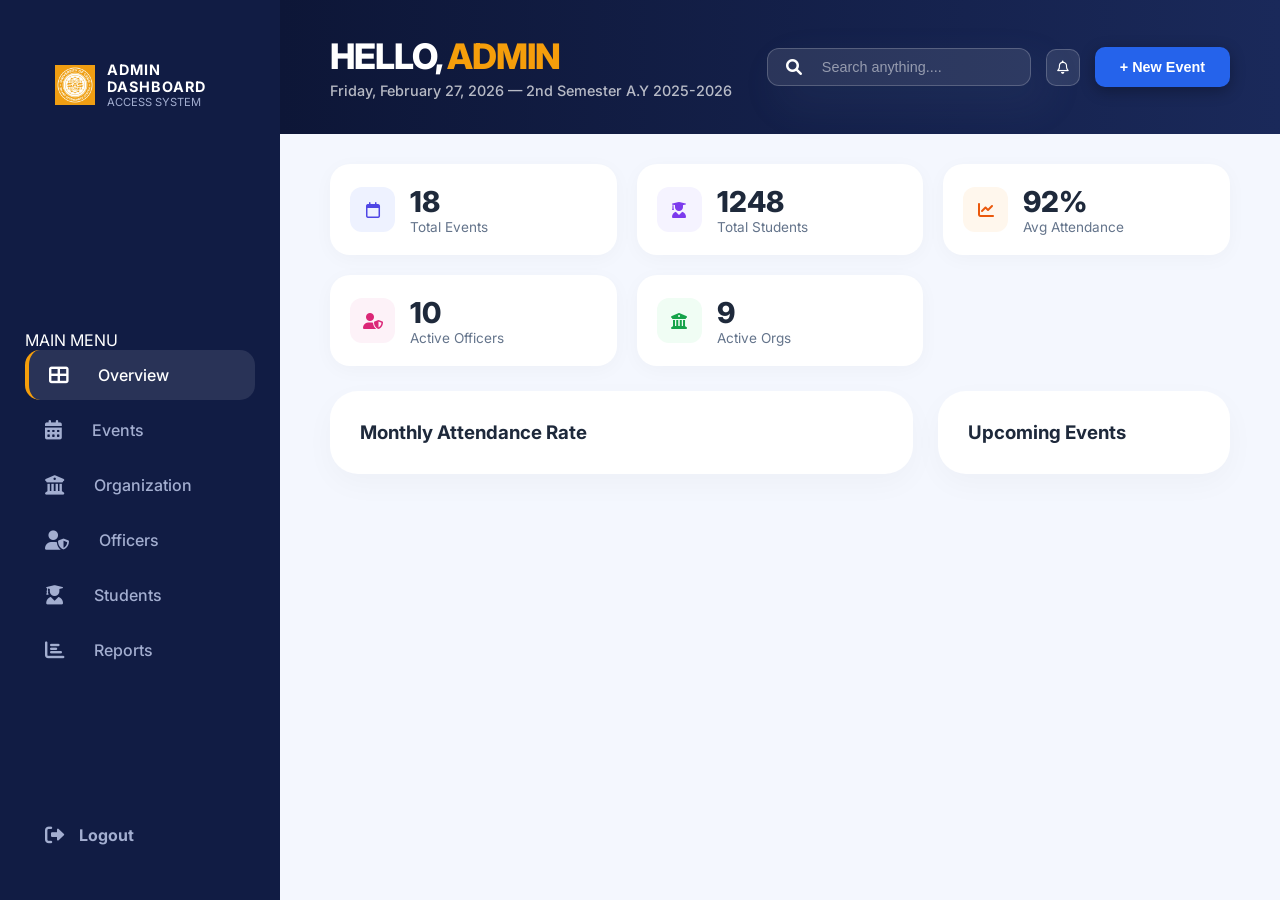
==== admin-dashboard.html @ 1a36a676 "prefinal dashboards" ====
<!DOCTYPE html>
<html lang="en">
<head>
    <meta charset="UTF-8">
    <meta name="viewport" content="width=device-width, initial-scale=1.0">
    <title>Admin Dashboard | UC Online Tatak Forms</title>
    <link rel="stylesheet" href="style.css">
    <link href="https://fonts.googleapis.com/css2?family=Inter:wght@400;500;600;700;800&display=swap" rel="stylesheet">
    <link rel="stylesheet" href="https://cdnjs.cloudflare.com/ajax/libs/font-awesome/6.0.0/css/all.min.css">
</head>
<body class="dashboard-body">

    <div class="dashboard-wrapper">
        <aside class="sidebar">
            <div class="sidebar-header">
                <img src="655609284_1426759675272887_2726655014418430573_n.png"" alt="UC-SAS-Logo" class="side-logo">
                <div class="side-title">
                    <strong>ADMIN DASHBOARD</strong>
                    <span>ACCESS SYSTEM</span>
                </div>
            </div>

            <nav class="side-nav">
                <p class="nav-label">MAIN MENU</p>
                <a href="#" class="nav-item active" onclick="showSection('overview', this)">
                    <i class="fas fa-th-large"></i> Overview
                </a>
                <a href="#" class="nav-item" onclick="showSection('events', this)">
                    <i class="fas fa-calendar-alt"></i> Events
                </a>
                <a href="#" class="nav-item" onclick="showSection('organization', this)">
                    <i class="fas fa-university"></i> Organization
                </a>
                <a href="#" class="nav-item" onclick="showSection('officers', this)">
                    <i class="fas fa-user-shield"></i> Officers
                </a>
                <a href="#" class="nav-item" onclick="showSection('students', this)">
                    <i class="fas fa-user-graduate"></i> Students
                </a>
                <a href="#" class="nav-item" onclick="showSection('reports', this)">
                    <i class="fas fa-chart-bar"></i> Reports
                </a>
            </nav>

            <div class="sidebar-footer">
                <a href="login.html" class="logout-link">
                    <i class="fas fa-sign-out-alt"></i> Logout
                </a>
            </div>
        </aside>

        <main class="main-content">
            <header class="dashboard-header">
                <div class="header-welcome">
                    <h1 id="main-title">HELLO, <span class="text-gold">ADMIN</span></h1>
                    <p id="sub-title">Friday, February 27, 2026 — 2nd Semester A.Y 2025-2026</p>
                </div>
                <div class="header-controls">
                    <div class="search-box">
                        <i class="fas fa-search"></i>
                        <input type="text" id="search-input" placeholder="Search anything....">
                    </div>
                    <button class="icon-btn"><i class="far fa-bell"></i></button>
                    <button class="btn-primary" id="action-btn">+ New Event</button>
                </div>
            </header>

            <div id="dynamic-content">
                </div>
        </main>
    </div>
    <div id="logoutModal" class="modal-overlay" style="display: none;">
        <div class="modal-content">
            <div class="logout-icon-container">
                <i class="fas fa-sign-out-alt"></i>
            </div>
            <h2>Confirm Logout</h2>
            <p>You are about to sign out the<br><strong>UC Admin Access System</strong>.</p>
            <div class="modal-actions">
                <button id="stayLoggedIn" class="btn-secondary">Stay Logged In</button>
                <button id="confirmLogout" class="btn-danger">Yes, Logout</button>
            </div>
        </div>
    </div>
    <div id="addOfficerModal" class="modal-overlay" style="display: none;">
        <div class="modal-content add-form-modal">
            <div class="modal-header-dark">
                <h3>Add Officer</h3>
                <p>Fill in the details below.</p>
                <div class="avatar-upload-placeholder"></div>
            </div>
            <form id="officerForm" class="modal-body">
                <div class="form-row">
                    <div class="form-group">
                        <label>FIRST NAME</label>
                        <input type="text" id="offFirstName" placeholder="Enter first name" required>
                    </div>
                    <div class="form-group">
                        <label>LAST NAME</label>
                        <input type="text" id="offLastName" placeholder="Enter last name" required>
                    </div>
                </div>
                <div class="form-group">
                    <label>POSITION</label>
                    <input type="text" id="offPosition" placeholder="e.g. President" required>
                </div>
                <div class="form-group">
                    <label>ORGANIZATION</label>
                    <select id="offOrg" required>
                        <option value="PSITS">PSITS</option>
                        <option value="SSG">SSG</option>
                        <option value="CSPS">CSP-S</option>
                    </select>
                </div>
                <div class="form-row">
                    <div class="form-group">
                        <label>TERM START</label>
                        <input type="date" id="offStart" required>
                    </div>
                    <div class="form-group">
                        <label>TERM END</label>
                        <input type="date" id="offEnd" required>
                    </div>
                </div>
                <div class="form-group">
                    <label>STATUS</label>
                    <select id="offStatus">
                        <option value="Active">Active</option>
                        <option value="Inactive">Inactive</option>
                    </select>
                </div>
                <div class="modal-footer">
                    <button type="submit" class="btn-save">Save officer</button>
                    <button type="button" class="btn-cancel" onclick="closeModal('addOfficerModal')">Cancel</button>
                </div>
            </form>
        </div>
    </div>
    <script src="script.js"></script>
</body>
</html>
---- style.css ----
h1 {
    font-size: clamp(3.5rem, 8vw, 5.5rem);
    font-weight: 800; 
    line-height: 1;
    letter-spacing: -2px;
    margin-bottom: 1.5rem;
}

h2 {
    font-size: clamp(2.5rem, 5vw, 4rem);
    font-weight: 700;
    line-height: 1.1;
    letter-spacing: -1px;
}

.description {
    font-size: 1.25rem;
    line-height: 1.6;
    color: rgba(255, 255, 255, 0.7);
    max-width: 550px;
    margin-bottom: 2.5rem;
}

.feature-card h3 {
    font-size: 1.5rem;
    font-weight: 700;
    margin: 1.5rem 0 0.5rem 0;
    color: #0f172a;
}

.feature-card p {
    font-size: 1rem;
    line-height: 1.5;
    color: #64748b;
}

.icon-box {
    width: 48px;
    height: 48px;
    border-radius: 12px;
    display: flex;
    align-items: center;
    justify-content: center;
    font-size: 1.2rem;
}

.blue-bg { background: #dbeafe; color: #2563eb; }
.gold-bg { background: #fef3c7; color: #d97706; }
.green-bg { background: #dcfce7; color: #16a34a; }
.purple-bg { background: #f3e8ff; color: #9333ea; }


.pill-badge {
    display: inline-block;
    padding: 6px 16px;
    background: #eff6ff;
    color: #1e40af;
    border-radius: 50px;
    font-size: 0.75rem;
    font-weight: 700;
    text-transform: uppercase;
    margin-bottom: 1.5rem;
}

.stats-section {
    background-color: var(--navy-deep);
}

.stats-grid {
    display: grid;
    grid-template-columns: 1fr 1fr;
    gap: 20px;
}

.stat-item {
    background: rgba(255, 255, 255, 0.03);
    border: 1px solid rgba(255, 255, 255, 0.08);
    padding: 40px;
    border-radius: 20px;
    transition: background 0.3s ease;
}

.stat-item:hover {
    background: rgba(255, 255, 255, 0.05);
}

.stat-num {
    display: block;
    font-size: 3.5rem;
    font-weight: 800;
    color: white;
    margin-bottom: 5px;
}

.stat-label {
    color: var(--text-dim);
    font-size: 1rem;
    font-weight: 500;
}

.how-it-works {
    background-color: var(--white-bg);
    color: var(--text-dark);
}

.centered-h2 {
    text-align: center;
    margin-bottom: 60px;
}

.steps-grid {
    display: grid;
    grid-template-columns: repeat(3, 1fr);
    gap: 30px;
    margin-top: 40px;
}

.step-card {
    background: white;
    padding: 40px 30px;
    border-radius: 24px;
    box-shadow: 0 10px 30px rgba(0,0,0,0.02);
}

.step-num {
    background-color: var(--navy-deep);
    color: white;
    width: 44px;
    height: 44px;
    display: flex;
    align-items: center;
    justify-content: center;
    border-radius: 10px;
    font-weight: 800;
    margin-bottom: 25px;
}

.step-mockup {
    margin-top: 25px;
    background: #eff6ff;
    border: 1px dashed var(--uc-blue-bright);
    color: var(--uc-blue-bright);
    padding: 15px;
    border-radius: 12px;
    font-size: 0.85rem;
    font-family: monospace;
    text-align: center;
}

.success-mockup {
    background: #f0fdf4;
    border-color: #22c55e;
    color: #16a34a;
}

.roles-section, .final-cta {
    display: flex;
    flex-direction: column;
    align-items: center; 
    justify-content: center; 
    text-align: center;
    width: 100%;
}

.content-wrapper, .cta-content {
    max-width: 1100px;
    width: 100%;
    margin: 0 auto;
}

.center-header {
    margin-bottom: 50px;
}

.center-header .description {
    margin: 20px auto 0; 
    max-width: 600px;
}

/* GRID CENTERING */
.roles-grid {
    display: grid;
    grid-template-columns: repeat(3, 1fr);
    gap: 30px;
    justify-content: center;
    width: 100%;
}

.final-cta {
    background-color: var(--navy-darker);
    padding: 150px 10%;
}

.cta-actions {
    display: flex;
    flex-direction: column;
    align-items: center;
    gap: 20px;
    margin-top: 40px;
}

.secure-tag {
    color: var(--success);
    font-size: 0.85rem;
    font-weight: 600;
    letter-spacing: 0.5px;
}

.role-card:nth-child(1) { transition-delay: 0.1s; }
.role-card:nth-child(2) { transition-delay: 0.2s; }
.role-card:nth-child(3) { transition-delay: 0.3s; }

.pill-badge.gold {
    background: rgba(245, 158, 11, 0.1);
    color: var(--uc-gold);
}

.roles-section {
    background-color: var(--navy-deep);
    text-align: center;
}

.roles-grid {
    display: grid;
    grid-template-columns: repeat(3, 1fr);
    gap: 30px;
    margin-top: 40px;
}

.role-card {
    background: rgba(255, 255, 255, 0.04);
    border: 1px solid rgba(255, 255, 255, 0.1);
    padding: 50px 30px;
    border-radius: 24px;
    transition: all 0.4s cubic-bezier(0.175, 0.885, 0.32, 1.275);
}

.role-card:hover {
    background: rgba(255, 255, 255, 0.07);
    transform: translateY(-10px);
    border-color: var(--uc-blue-bright);
}

.role-icon {
    font-size: 2.5rem;
    color: var(--uc-blue-bright);
    margin-bottom: 20px;
}

.role-card h3 {
    font-size: 1.8rem;
    margin-bottom: 15px;
}

.role-pills {
    display: flex;
    justify-content: center;
    gap: 10px;
    margin: 20px 0;
}

.role-pills span {
    background: rgba(255, 255, 255, 0.1);
    padding: 5px 12px;
    border-radius: 6px;
    font-size: 0.75rem;
    font-weight: 600;
    color: var(--text-dim);
}

.btn-role {
    width: 100%;
    padding: 12px;
    background: rgba(255, 255, 255, 0.08);
    border: 1px solid rgba(255, 255, 255, 0.1);
    color: white;
    border-radius: 10px;
    font-weight: 600;
    cursor: pointer;
    transition: 0.3s;
}

.btn-role:hover {
    background: var(--uc-blue-bright);
    border-color: var(--uc-blue-bright);
}

.final-cta {
    background-color: var(--navy-darker);
    padding: 120px 10%;
    text-align: center;
}

.cta-box h2 {
    font-size: 3.5rem;
    margin-bottom: 15px;
}

.secure-tag {
    display: block;
    margin-top: 20px;
    color: var(--success);
    font-size: 0.85rem;
    font-weight: 600;
}

.text-gold { color: var(--uc-gold); }

.site-footer {
    background-color: var(--navy-darker);
    color: var(--text-dim);
    padding: 80px 10% 40px;
    border-top: 1px solid rgba(255, 255, 255, 0.05);
}

.footer-container {
    display: grid;
    grid-template-columns: 2fr 1fr 1fr 1.5fr;
    gap: 60px;
    margin-bottom: 60px;
}

.footer-brand .footer-desc {
    margin-top: 20px;
    font-size: 0.9rem;
    line-height: 1.6;
    max-width: 300px;
}

.footer-links h4 {
    color: white;
    font-size: 1rem;
    margin-bottom: 25px;
    font-weight: 700;
}

.footer-links a {
    display: block;
    color: var(--text-dim);
    text-decoration: none;
    margin-bottom: 12px;
    font-size: 0.9rem;
    transition: color 0.3s;
}

.footer-links a:hover {
    color: var(--uc-blue-bright);
}

.social-icons {
    margin-top: 20px;
    display: flex;
    gap: 15px;
    font-size: 1.2rem;
}

.footer-bottom {
    padding-top: 40px;
    border-top: 1px solid rgba(255, 255, 255, 0.05);
    text-align: center;
    font-size: 0.8rem;
}

@media (max-width: 992px) {
    .footer-container {
        grid-template-columns: 1fr 1fr;
        gap: 40px;
    }
}

@media (max-width: 576px) {
    .footer-container {
        grid-template-columns: 1fr;
    }
}

:root {
    --navy-deep: #121e4b;
    --navy-darker: #0d1637;
    --uc-blue-bright: #2563eb;
    --uc-gold: #f59e0b;
    --white-bg: #f8fafc;
    --text-dim: #94a3b8;
}

/* RESET & BASE */
* { box-sizing: border-box; margin: 0; padding: 0; }
html { scroll-behavior: smooth; }
body { 
    font-family: 'Inter', sans-serif; 
    background-color: var(--navy-deep); 
    color: white;
    overflow-x: hidden;
}

.navbar {
    position: fixed;
    top: 0;
    left: 0;
    width: 100%;
    height: 80px;
    display: flex;
    align-items: center;
    background: rgba(13, 22, 55, 0.85); /* Deep navy with transparency */
    backdrop-filter: blur(12px); /* Modern glass effect */
    border-bottom: 1px solid rgba(255, 255, 255, 0.08);
    z-index: 2000;
}

.nav-container {
    display: flex;
    justify-content: space-between;
    align-items: center;
    width: 100%;
    padding: 0 8%;
}

.logo {
    display: flex;
    align-items: center;
    gap: 12px;
    flex: 1; 
}

.logo-icon img {
    height: 40px;
    width: auto;
}

.logo-text {
    display: flex;
    flex-direction: column;
    line-height: 1.2;
}

.logo-text strong {
    color: white;
    font-size: 1.1rem;
    letter-spacing: -0.5px;
}

.logo-text span {
    color: var(--text-dim);
    font-size: 0.75rem;
    text-transform: uppercase;
    font-weight: 600;
}

.nav-links {
    display: flex;
    list-style: none;
    gap: 32px;
    flex: 2; 
    justify-content: center;
}

.nav-links a {
    text-decoration: none;
    color: var(--text-dim);
    font-size: 0.95rem;
    font-weight: 500;
    transition: color 0.3s ease;
}

.nav-links a:hover {
    color: white;
}

.nav-actions {
    display: flex;
    justify-content: flex-end;
    flex: 1; 
}

.btn-get-started {
    background-color: var(--uc-gold);
    color: #000;
    padding: 10px 22px;
    border-radius: 8px;
    font-weight: 700;
    font-size: 0.9rem;
    border: none;
    cursor: pointer;
    transition: transform 0.2s ease, filter 0.2s ease;
}

.btn-get-started:hover {
    transform: translateY(-2px);
    filter: brightness(1.1);
}

@media (max-width: 1024px) {
    .nav-links {
        display: none; 
    }
}

section {
    width: 100%; min-height: 100vh;
    padding: 140px 10%;
    display: flex; align-items: center;
    box-sizing: border-box;
}

.features-section, .how-it-works { background: var(--white-bg); color: #0f172a; }

.hero { background: radial-gradient(circle at 85% 50%, rgba(37, 99, 235, 0.15), transparent), var(--navy-deep); }
.hero h1 { font-size: clamp(3rem, 7vw, 5rem); line-height: 1.1; margin-bottom: 1.5rem; }
.highlight { color: var(--uc-gold); }
.description { color: var(--text-dim); font-size: 1.2rem; max-width: 600px; margin-bottom: 2rem; }

.section-layout { display: grid; grid-template-columns: 1fr 1.5fr; gap: 60px; width: 100%; }
.feature-grid, .steps-container { display: grid; grid-template-columns: repeat(auto-fit, minmax(250px, 1fr)); gap: 20px; }

.feature-card, .step-card {
    background: white; padding: 40px; border-radius: 20px;
    border: 1px solid #e2e8f0; box-shadow: 0 10px 30px rgba(0,0,0,0.03);
}

.step-num {
    background: var(--navy-deep); color: white;
    width: 40px; height: 40px; border-radius: 8px;
    display: flex; align-items: center; justify-content: center; font-weight: bold; margin-bottom: 20px;
}

.btn-primary { background: var(--uc-blue-bright); color: white; border: none; padding: 15px 30px; border-radius: 10px; font-weight: 600; cursor: pointer; text-decoration: none; }
.btn-gold { background: var(--uc-gold); color: black; border: none; padding: 10px 20px; border-radius: 8px; font-weight: 700; cursor: pointer; }
.btn-outline { background: transparent; color: white; border: 1px solid rgba(255,255,255,0.3); padding: 15px 30px; border-radius: 10px; text-decoration: none; margin-left: 10px; }

.reveal { opacity: 0; transform: translateY(40px); transition: 1s cubic-bezier(0.17, 0.67, 0.83, 0.67); }
.reveal.active { opacity: 1; transform: translateY(0); }

.stats-container { display: flex; justify-content: space-around; width: 100%; text-align: center; }
.stat-num { font-size: 4rem; font-weight: 800; display: block; }
.text-blue { color: var(--uc-blue-bright); }
.pill-badge { background: rgba(37, 99, 235, 0.1); color: var(--uc-blue-bright); padding: 5px 15px; border-radius: 20px; font-size: 0.8rem; font-weight: 700; }
.final-cta { flex-direction: column; text-align: center; background: var(--navy-darker); }
.footer { padding: 40px; text-align: center; color: var(--text-dim); border-top: 1px solid rgba(255,255,255,0.05); }

.login-split-page {
    margin: 0;
    height: 100vh;
    background-color: #2563eb;
    display: flex;
    overflow: hidden;
}

.login-wrapper {
    display: flex;
    width: 100%;
}

.brand-hero {
    flex: 1.2;
    display: flex;
    align-items: center;
    padding-left: 10%;
    background: radial-gradient(circle at top left, #3b82f6, #1e40af);
}

.brand-logo-row {
    display: flex;
    align-items: center;
    gap: 15px;
    margin-bottom: 40px;
}

.main-logo { height: 80px; }

.brand-text strong {
    display: block;
    font-size: 2rem;
    color: #0f172a;
}

.brand-hero h1 {
    font-size: 3.5rem;
    font-weight: 800;
    color: white;
    line-height: 1.1;
    margin-bottom: 24px;
}

.text-gold { color: #f59e0b; }

.brand-subtext {
    font-size: 1.25rem;
    color: rgba(255,255,255,0.9);
    max-width: 450px;
}

.form-container {
    flex: 1;
    display: flex;
    align-items: center;
    justify-content: center;
    padding-right: 5%;
}

.white-login-card {
    background: white;
    padding: 60px 45px;
    border-radius: 40px;
    width: 100%;
    max-width: 480px;
    box-shadow: 0 25px 50px rgba(0,0,0,0.1);
}

.role-tabs {
    display: grid;
    grid-template-columns: repeat(3, 1fr);
    background: #e2e8f0;
    padding: 5px;
    border-radius: 12px;
    margin: 15px 0 35px;
}

.role-tab {
    border: none;
    padding: 10px;
    background: transparent;
    font-weight: 600;
    color: #64748b;
    cursor: pointer;
    border-radius: 8px;
}

.role-tab.active {
    background: white;
    color: #0f172a;
    box-shadow: 0 2px 4px rgba(0,0,0,0.05);
}

.input-field { margin-bottom: 25px; }
.input-field label {
    display: block;
    font-weight: 700;
    color: #475569;
    margin-bottom: 8px;
}

.input-field input {
    width: 100%;
    padding: 15px;
    border: 1px solid #e2e8f0;
    background: #f8fafc;
    border-radius: 12px;
    font-size: 1rem;
}


.btn-signin {
    width: 100%;
    background-color: #1e3a8a; 
    color: white;
    padding: 18px;
    border-radius: 12px;
    font-weight: 700;
    border: none;
    margin-top: 10px;
    cursor: pointer;
}

.forgot-link {
    display: block;
    text-align: center;
    margin-top: 25px;
    color: #2563eb;
    text-decoration: none;
    font-weight: 600;
}

.card-footer {
    text-align: center;
    margin-top: 40px;
    color: #94a3b8;
    font-size: 0.85rem;
}

.content-grid {
    display: grid;
    grid-template-columns: 1.8fr 1fr;
    align-items: start;
}

.chart-container, .events-container {
    background: white;
    padding: 35px;
    border-radius: 32px;
    box-shadow: 0 4px 20px rgba(0,0,0,0.03);
}

.container-header {
    display: flex;
    justify-content: space-between;
    align-items: center;
    margin-bottom: 30px;
}

.container-header h3 {
    font-size: 1.25rem;
    font-weight: 700;
    margin: 0;
}

.view-link {
    color: var(--uc-blue);
    text-decoration: none;
    font-size: 0.85rem;
    font-weight: 600;
}

.bar-chart-visual {
    display: flex;
    align-items: flex-end; 
    justify-content: space-between;
    height: 300px; 
    padding: 20px 10px 40px;
    border-bottom: 2px solid #f1f5f9;
    position: relative;
}

.bar-chart-visual::before {
    content: '';
    position: absolute;
    top: 0; left: 0; width: 100%; height: 100%;
    background-image: linear-gradient(#f1f5f9 1px, transparent 1px);
    background-size: 100% 50px;
    z-index: 0;
}

.bar-group {
    display: flex;
    flex-direction: column;
    align-items: center;
    width: 12%;
    height: 100%;
    justify-content: flex-end;
    z-index: 1;
}

.bar {
    width: 100%;
    background: var(--uc-blue);
    border-radius: 12px; 
    transition: transform 0.3s ease;
    cursor: pointer;
}

.bar:hover {
    transform: scaleX(1.05);
    filter: brightness(1.1);
}

.bar-group span {
    margin-top: 15px;
    font-size: 0.8rem;
    font-weight: 600;
    color: #64748b;
}

.bar-group:nth-child(3) .bar, 
.bar-group:nth-child(4) .bar {
    background: #4CC97C;
}

.bar-group:nth-child(2) .bar {
    background: #2D5B8B; 
}

.event-list {
    display: flex;
    flex-direction: column;
}

.event-row {
    display: flex;
    align-items: center;
    gap: 20px;
    padding: 20px 0;
    border-bottom: 1px solid #f8fafc;
}

.event-row:last-child {
    border-bottom: none;
}

.date-box {
    text-align: center;
    min-width: 50px;
    background: #f8fafc;
    padding: 8px;
    border-radius: 12px;
}

.date-box strong {
    display: block;
    font-size: 1.2rem;
    color: #1e293b;
    line-height: 1;
}

.date-box span {
    font-size: 0.7rem;
    text-transform: uppercase;
    font-weight: 700;
    color: var(--uc-blue);
}

.event-info h4 {
    margin: 0;
    font-size: 1rem;
    font-weight: 700;
}

.event-info p {
    margin: 4px 0 0;
    color: #94a3b8;
    font-size: 0.85rem;
}

.status {
    margin-left: auto;
    font-size: 0.7rem;
    padding: 5px 12px;
    border-radius: 20px;
    font-weight: 800;
    text-transform: uppercase;
}

.status.ongoing { background: #dcfce7; color: #15803d; }
.status.soon { background: #fef3c7; color: #b45309; }
.status.upcoming { background: #e0f2fe; color: #0369a1; }

:root {
    --navy-sidebar: #0D1637;   
    --uc-blue: #2563eb;        
    --uc-gold: #f59e0b;      
    --bg-light: #F4F7FE;     
    --white: #ffffff;
}

.dashboard-body {
    margin: 0;
    background-color: var(--bg-light);
    font-family: 'Inter', sans-serif;
}

.dashboard-wrapper {
    display: flex;            
    min-height: 100vh;
}


.sidebar {
    width: 280px;
    background-color: var(--navy-sidebar);
    color: var(--white);
    display: flex;
    flex-direction: column;
    padding: 30px 0;
    position: sticky;
    top: 0;
    height: 100vh;
}

.sidebar-header {
    padding: 0 30px 40px;
    display: flex;
    align-items: center;
    gap: 12px;
}

.side-logo { height: 40px; }

.nav-item {
    display: flex;
    align-items: center;
    padding: 15px 30px;
    color: #94a3b8;
    text-decoration: none;
    gap: 15px;
    transition: 0.3s;
}

.nav-item.active {
    background: rgba(255, 255, 255, 0.1);
    color: var(--white);
    border-left: 4px solid var(--uc-gold); 
}

.main-content {
    flex: 1;                 
    padding: 40px 50px;
}

.dashboard-header {
    display: flex;
    justify-content: space-between;
    align-items: center;
    margin-bottom: 35px;
}

.text-gold { color: var(--uc-gold); font-weight: 800; }

.stats-grid {
    display: grid;
    grid-template-columns: repeat(5, 1fr); 
    gap: 20px;
    margin-bottom: 40px;
}

.stat-card {
    background: var(--white);
    padding: 20px;
    border-radius: 20px;
    display: flex;
    align-items: center;
    gap: 15px;
    box-shadow: 0 10px 30px rgba(0, 0, 0, 0.03); 
}

.stat-icon {
    width: 45px;
    height: 45px;
    border-radius: 12px;
    display: flex;
    align-items: center;
    justify-content: center;
}

.icon-blue { background: #eef2ff; color: #4f46e5; }
.icon-purple { background: #f5f3ff; color: #7c3aed; }
.icon-orange { background: #fff7ed; color: #ea580c; }
.icon-pink { background: #fdf2f8; color: #db2777; }
.icon-green { background: #f0fdf4; color: #16a34a; }

.stat-data .value { font-size: 1.6rem; font-weight: 800; display: block; }
.stat-data .label { color: #64748b; font-size: 0.8rem; margin: 0; }

.content-grid {
    display: grid;
    grid-template-columns: 1.8fr 1fr; 
    gap: 30px;
}

.chart-container, .events-container {
    background: var(--white);
    padding: 30px;
    border-radius: 28px;
    box-shadow: 0 10px 30px rgba(0, 0, 0, 0.03);
}

.bar-chart-visual {
    display: flex;
    align-items: flex-end;
    justify-content: space-between;
    height: 250px;            
    margin-top: 30px;
    border-bottom: 2px solid #f1f5f9;
}

.bar-group {
    display: flex;
    flex-direction: column;
    align-items: center;
    width: 12%;
    height: 100%;
    justify-content: flex-end;
}

.bar {
    width: 100%;
    background: var(--uc-blue);
    border-radius: 8px;      
    min-height: 20px;       
}

.bar-group:nth-child(3) .bar, 
.bar-group:nth-child(4) .bar { background: #4CC97C; } 
.bar-group span {
    margin-top: 10px;
    font-size: 0.75rem;
    color: #94a3b8;
    font-weight: 600;
}

:root {

    --navy-sidebar: #0D1637;    
    --uc-blue: #2563EB;         
    --uc-gold: #F59E0B;        
    --bg-light: #F4F7FE;      
    
    /* Status Colors */
    --status-green: #10B981;   
    --status-yellow: #FBBF24;   
    --status-blue: #3B82F6;     

    --white: #FFFFFF;
    --text-main: #1E293B;
    --text-dim: #94A3B8;
}

.dashboard-body {
    background-color: var(--bg-light);
    color: var(--text-main);
    margin: 0;
    font-family: 'Inter', sans-serif;
}

.sidebar {
    background-color: var(--navy-sidebar);
    width: 280px;
    height: 100vh;
    color: var(--white);
}

.nav-item {
    color: var(--text-dim);
    transition: 0.3s;
}

.nav-item.active {
    background: rgba(255, 255, 255, 0.1);
    color: var(--white);
    border-left: 4px solid var(--uc-gold); 
}

.text-gold {
    color: var(--uc-gold);
}

.btn-primary {
    background-color: var(--uc-blue);
    color: var(--white);
    border: none;
    padding: 12px 24px;
    border-radius: 12px;
    font-weight: 600;
    cursor: pointer;
    box-shadow: 0 4px 14px rgba(37, 99, 235, 0.3); 
}

.data-table thead th {
    background-color: #F8FAFC;
    color: var(--text-dim);
    text-transform: uppercase;
    font-size: 0.75rem;
    letter-spacing: 1px;
}

.data-table tr {
    border-bottom: 1px solid #F1F5F9;
    background-color: var(--white);
}


.progress-bg {
    background: #E2E8F0;
    border-radius: 10px;
    height: 8px;
    width: 100%;
}

.progress-fill {
    background: var(--uc-blue); 
    height: 100%;
    border-radius: 10px;
}


.org-card {
    background: var(--white);
    border-radius: 20px;
    padding: 25px;
    box-shadow: 0 4px 20px rgba(0, 0, 0, 0.05);
    border-top: 5px solid var(--uc-blue); 
}

:root {
    --navy: #0D1637;
    --uc-blue: #2563EB;
    --uc-gold: #F59E0B;
    --bg-light: #F4F7FE;
    --white: #ffffff;
}

body {
    background-color: var(--bg-light);
    font-family: 'Inter', sans-serif;
    margin: 0;
}

.dashboard-wrapper {
    display: flex;
    min-height: 100vh;
}

.sidebar {
    width: 280px;
    background-color: var(--navy);
    color: white;
    padding: 30px 0;
    position: fixed;
    height: 100vh;
}

.nav-item {
    display: flex;
    align-items: center;
    padding: 15px 30px;
    color: #94a3b8;
    text-decoration: none;
    font-weight: 500;
    transition: 0.3s;
}

.nav-item.active {
    background: rgba(255, 255, 255, 0.1);
    color: white;
    border-left: 4px solid var(--uc-gold); 
}


.main-content {
    flex: 1;
    margin-left: 280px;
    padding: 40px 50px;
}

.dashboard-header {
    display: flex;
    justify-content: space-between; 
    align-items: center;
    margin-bottom: 40px;
}

.header-welcome h1 {
    font-size: 2.2rem;
    font-weight: 800;
    color: #0D1637;
    margin: 0;
}

.text-gold {
    color: var(--uc-gold);
}

.header-controls {
    display: flex;
    align-items: center;
    gap: 15px;
}

.search-box {
    background: var(--white);
    padding: 10px 20px;
    border-radius: 12px; 
    display: flex;
    align-items: center;
    box-shadow: 0 2px 10px rgba(0,0,0,0.02);
}

.search-box input {
    border: none;
    outline: none;
    width: 200px;
    font-size: 0.9rem;
}

.btn-primary {
    background-color: var(--uc-blue);
    color: white;
    border: none;
    padding: 12px 24px;
    border-radius: 12px;
    font-weight: 600;
    cursor: pointer;
    box-shadow: 0 4px 12px rgba(37, 99, 235, 0.2);
}


.stats-grid {
    display: grid;
    grid-template-columns: repeat(5, 1fr);
    gap: 20px;
}

.stat-card {
    background: var(--white);
    padding: 25px;
    border-radius: 24px; 
    display: flex;
    align-items: center;
    gap: 15px;
    box-shadow: 0 4px 20px rgba(0,0,0,0.03);
}

.stat-data .value {
    font-size: 1.8rem;
    font-weight: 800;
    display: block;
}

.stat-data .label {
    color: #64748b;
    font-size: 0.85rem;
}

:root {
    --navy-sidebar: #0D1637;    
    --uc-blue: #2563EB;         
    --uc-gold: #F59E0B;      
    
  
    --bg-main-content: #F4F7FE; /* The subtle blueish tint for the body */
    --white: #FFFFFF;           /* Pure white for the cards to create depth */
    
    --text-navy: #1B2559;       /* Deep navy for text headers */
    --text-grey: #A3AED0;       /* Muted blue-grey for sub-headers */
}

/* --- 2. GLOBAL BACKGROUND --- */
body {
    background-color: var(--bg-main-content); /* Applies the blueish tint */
    margin: 0;
    font-family: 'Inter', sans-serif;
}

/* --- 3. THE HEADER (EXACT ALIGNMENT) --- */
.dashboard-header {
    display: flex;
    justify-content: space-between; /* Pushes Welcome left and Search right */
    align-items: center;
    padding: 20px 0 40px 0;
}

/* Welcome Text Styling */
.header-welcome h1 {
    font-size: 2.2rem;
    font-weight: 800;
    color: var(--text-navy); /* Darker navy for better contrast */
    margin: 0;
}

.header-welcome p {
    color: var(--text-grey); /* Blueish-grey for the date/semester */
    font-size: 0.9rem;
    font-weight: 500;
    margin-top: 4px;
}

/* --- 4. THE BLUEISH SEARCH BAR --- */
.header-controls {
    display: flex;
    align-items: center;
    gap: 12px; /* Spacing between search, bell, and button */
}

.search-box {
    background: var(--white);
    border-radius: 14px; /* Highly rounded corners */
    padding: 10px 18px;
    display: flex;
    align-items: center;
    box-shadow: 14px 17px 40px 4px rgba(112, 144, 176, 0.08); /* Soft blueish shadow */
}

.search-box input {
    background: transparent;
    border: none;
    outline: none;
    padding-left: 10px;
    color: var(--text-navy);
    width: 220px;
}

/* The Bell and Button */
.notification-btn {
    background: var(--white);
    border: none;
    border-radius: 12px;
    padding: 10px;
    color: var(--text-grey);
    cursor: pointer;
}

.btn-primary {
    background-color: var(--uc-blue); /* The vibrant blue */
    color: var(--white);
    border: none;
    padding: 12px 24px;
    border-radius: 12px;
    font-weight: 700;
    box-shadow: 0px 4px 20px rgba(37, 99, 235, 0.25); /* Subtle blue glow */
}

/* --- THE TOP HEADER AREA --- */
.dashboard-header {
    /* Exact Gradient from Image f82a97: Deep Navy to Lighter Navy */
    background: linear-gradient(90deg, #0D1637 0%, #1A295A 100%); 
    padding: 25px 50px; /* Generous spacing */
    margin: -40px -50px 40px -50px; /* Pulls header to edges of main content */
    display: flex;
    justify-content: space-between;
    align-items: center;
    color: white; /* Ensures text is readable over dark blue */
}

/* Welcome Text Styling */
.header-welcome h1 {
    font-size: 2.2rem;
    font-weight: 800;
    margin: 0;
    letter-spacing: -0.5px;
}

.text-gold {
    color: #F59E0B; /* UC Gold */
}

.header-welcome p {
    color: rgba(255, 255, 255, 0.6); /* Semi-transparent white for the date */
    font-size: 0.85rem;
    margin-top: 5px;
}

/* --- THE SEARCH & CONTROLS --- */
.header-controls {
    display: flex;
    align-items: center;
    gap: 15px;
}

.search-box {
    /* Semi-transparent blue background to blend with header */
    background: rgba(255, 255, 255, 0.1); 
    border: 1px solid rgba(255, 255, 255, 0.2);
    padding: 8px 15px;
    border-radius: 10px;
    display: flex;
    align-items: center;
}

.search-box input {
    background: transparent;
    border: none;
    outline: none;
    color: white;
    font-size: 0.9rem;
    width: 200px;
}

.search-box input::placeholder {
    color: rgba(255, 255, 255, 0.5);
}

.notification-btn {
    background: rgba(255, 255, 255, 0.1);
    border: 1px solid rgba(255, 255, 255, 0.2);
    color: white;
    padding: 10px;
    border-radius: 10px;
    cursor: pointer;
}

.btn-primary {
    background-color: #2563EB;
    color: white;
    border: none;
    padding: 12px 25px;
    border-radius: 10px;
    font-weight: 600;
    box-shadow: 0 4px 15px rgba(0, 0, 0, 0.2);
}
.header-welcome h1 {
    color: #0D1637; 
    font-size: 2.5rem;
    font-weight: 800; 
    margin: 0;
    letter-spacing: -1.2px; 
    line-height: 1.2;
}

.text-gold {
    color: #F59E0B; 
    text-transform: uppercase;
}

.header-welcome p {
    color: #dddedf; 
    font-size: 0.95rem;
    font-weight: 500;
    margin-top: 8px;
}

.search-box input {
    border: none;
    outline: none;
    background: transparent;
    color: #1A202C; 
    font-size: 0.9rem;
    font-weight: 400;
    width: 220px;
}

.search-box input::placeholder {
    color: #A0AEC0; 
}

.btn-primary {
    background-color: #2563EB;
    color: #FFFFFF; 
    border: none;
    padding: 12px 24px;
    border-radius: 12px;
    font-weight: 700;
    font-size: 0.9rem;
    cursor: pointer;
}

.sidebar-header {
    padding: 0 30px 40px;
    display: flex;
    align-items: center;
    gap: 15px; 
}

.side-logo {
    height: 50px;    
    width: 50px;
    object-fit: contain;

}

.side-title strong {
    display: block;
    font-size: 0.85rem;
    color: #FFFFFF;
    letter-spacing: 0.5px;
    line-height: 1.2;
}

.side-title span {
    font-size: 0.65rem;
    color: #94A3B8; 
    text-transform: uppercase;
    display: block;
}

.dashboard-header {
    background-color: #0D1637; 
    padding: 35px 50px;
    margin: -40px -50px 30px -50px; 
    display: flex;
    justify-content: space-between;
    align-items: center;
}


.header-welcome h1 {
    font-size: 2.2rem;
    font-weight: 800;
    color: #FFFFFF !important; 
    margin: 0;
    letter-spacing: -1px;
}

.text-gold {
    color: #F59E0B !important; 
}

.header-welcome p {
    color: rgba(255, 255, 255, 0.7); 
    font-size: 0.9rem;
    margin-top: 5px;
}

.sidebar-header {
    padding: 20px 30px 40px;
    display: flex;
    align-items: center;
    gap: 15px;
}

.side-logo {
    height: 50px; 
    width: 50px;
    object-fit: contain;
    display: block; 
}

.side-title strong {
    display: block;
    font-size: 0.85rem;
    color: #FFFFFF;
    line-height: 1.2;
}

.side-title span {
    font-size: 0.65rem;
    color: #94A3B8;
    text-transform: uppercase;
}

.header-controls {
    display: flex;
    align-items: center;
    gap: 15px;
}

.search-box {
    background: rgba(255, 255, 255, 0.1); 
    border: 1px solid rgba(255, 255, 255, 0.2);
    padding: 10px 18px;
    border-radius: 12px;
    display: flex;
    align-items: center;
}

.search-box i {
    color: #FFFFFF;
    margin-right: 10px;
}

.search-box input {
    background: transparent;
    border: none;
    outline: none;
    color: #FFFFFF; 
    width: 200px;
}

.search-box input::placeholder {
    color: rgba(255, 255, 255, 0.5);
}

.icon-btn {
    background: rgba(255, 255, 255, 0.1);
    border: 1px solid rgba(255, 255, 255, 0.2);
    color: white;
    padding: 10px;
    border-radius: 10px;
    cursor: pointer;
}

.btn-primary {
    background-color: #2563EB;
    color: white;
    border: none;
    padding: 12px 25px;
    border-radius: 10px;
    font-weight: 700;
    box-shadow: 0 4px 15px rgba(0, 0, 0, 0.3);
}

.dashboard-body {
    background-color: #F4F7FE;
    font-family: 'Inter', sans-serif;
}

.events-main-grid {
    display: grid;
    grid-template-columns: 2.2fr 1fr;
    gap: 25px;
    margin: 25px 0;
    align-items: start;
}

.white-container {
    background: #FFFFFF;
    border-radius: 20px;
    padding: 25px;
    box-shadow: 0px 4px 25px rgba(0, 0, 0, 0.05);
}
.container-header {
    display: flex;
    justify-content: space-between;
    align-items: center;
    margin-bottom: 20px;
}

.container-header h3 {
    color: #1B2559;
    font-size: 1.2rem;
    font-weight: 700;
}

.view-link {
    color: #4318FF;
    text-decoration: none;
    font-size: 0.85rem;
    font-weight: 600;
}

.data-table {
    width: 100%;
    border-collapse: collapse;
}

.data-table th {
    text-align: left;
    font-size: 0.75rem;
    color: #A3AED0;
    letter-spacing: 0.05em;
    padding: 12px 10px;
    border-bottom: 1px solid #E9EDF7;
}

.data-table td {
    padding: 15px 10px;
    font-size: 0.85rem;
    color: #1B2559;
    border-bottom: 1px solid #F4F7FE;
}

/* Status Pill Badges */
.status {
    padding: 5px 12px;
    border-radius: 10px;
    font-size: 0.7rem;
    font-weight: 700;
}

.status.upcoming { background: #E0F2FE; color: #0369A1; }
.status.ongoing { background: #DCFCE7; color: #15803D; }
.status.done { background: #F1F5F9; color: #64748B; }

/* Layout for Organization Grid */
.org-main-grid {
    display: grid;
    grid-template-columns: 2fr 1fr;
    gap: 25px;
    margin-top: 25px;
}

/* Organization Cards Grid (Left side) */
.org-cards-container {
    display: grid;
    grid-template-columns: 1fr 1fr;
    gap: 15px;
    margin-top: 20px;
}

.org-item-card {
    display: flex;
    align-items: center;
    gap: 15px;
    padding: 15px;
    background: #fff;
    border: 1px solid #F4F7FE;
    border-radius: 15px;
}

.org-logo-box {
    width: 50px;
    height: 50px;
    border-radius: 10px;
    display: flex;
    align-items: center;
    justify-content: center;
    font-weight: 800;
    font-size: 0.75rem;
    color: #fff;
}

.org-text .full-name {
    font-size: 0.75rem;
    font-weight: 600;
    color: #A3AED0;
    margin: 0;
}

.card-stats {
    display: flex;
    gap: 20px;
    margin-top: 5px;
    font-size: 0.85rem;
    color: #1B2559;
}

/* Top Performer Sidebar (Right side) */
.top-performer-card {
    background: #111C44; /* Dark blue background from image */
    color: #fff;
    border-radius: 20px;
    padding: 40px 20px;
    text-align: center;
    display: flex;
    flex-direction: column;
    justify-content: center;
}

.top-label { color: #FFB547; font-weight: 700; letter-spacing: 1px; font-size: 0.75rem; }
.top-org-name { font-size: 3rem; margin: 10px 0; font-weight: 800; }
.top-org-full { font-size: 0.9rem; color: #A3AED0; margin-bottom: 30px; }

.top-stats {
    display: flex;
    justify-content: space-around;
    border-top: 1px solid rgba(255,255,255,0.1);
    padding-top: 20px;
}

.top-stats .stat strong { display: block; font-size: 2rem; }
.top-stats .stat span { font-size: 0.7rem; color: #A3AED0; }

/* Color variants for Org Logos */
.blue { background: #0075FF; }
.purple { background: #7551FF; }
.orange { background: #FFB547; }
.green { background: #01B574; }
.teal { background: #00B5AD; }
.red { background: #EE5D50; }
.navy { background: #111C44; }
.maroon { background: #800000; }

/* Officer Directory Specifics */
.user-cell {
    display: flex;
    align-items: center;
    gap: 12px;
}

.avatar-placeholder {
    width: 35px;
    height: 35px;
    background: #E0E5F2;
    border-radius: 50%;
}

/* Position and Organization Badges */
.badge-pos {
    background: #FFF9E6;
    color: #FFB547;
    padding: 4px 8px;
    border-radius: 6px;
    font-size: 0.75rem;
    font-weight: 700;
}

.badge-org {
    background: #F4F7FE;
    color: #4318FF;
    padding: 4px 8px;
    border-radius: 6px;
    font-size: 0.7rem;
    font-weight: 700;
}

/* Status and Actions */
.status-indicator {
    color: #01B574;
    font-weight: 600;
    font-size: 0.85rem;
}

.action-icons {
    display: flex;
    gap: 10px;
}

.action-icons button {
    border: 1px solid #E0E5F2;
    background: white;
    padding: 6px;
    border-radius: 8px;
    cursor: pointer;
    transition: 0.2s;
}

.icon-edit { color: #4318FF; }
.icon-delete { color: #EE5D50; }

.action-icons button:hover {
    background: #F4F7FE;
}

/* Layout Adjustment */
.full-width {
    width: 100%;
    box-sizing: border-box;
}

/* Course and Alt Org Badges */
.badge-course {
    background: #E0F2FE;
    color: #0369A1;
    padding: 4px 10px;
    border-radius: 6px;
    font-size: 0.75rem;
    font-weight: 700;
}

.badge-org-alt {
    background: #F4F7FE;
    color: #4318FF;
    padding: 4px 10px;
    border-radius: 6px;
    font-size: 0.75rem;
    font-weight: 700;
}

/* Attendance Progress Bars */
.attendance-container {
    display: flex;
    align-items: center;
    gap: 10px;
    min-width: 150px;
}

.progress-bg {
    flex-grow: 1;
    height: 8px;
    background: #E0E5F2;
    border-radius: 10px;
    overflow: hidden;
}

.progress-bar {
    height: 100%;
    border-radius: 10px;
}

.bar-green { background: #01B574; }
.bar-yellow { background: #FFB547; }
.bar-red { background: #EE5D50; }

.percent-text {
    font-size: 0.85rem;
    font-weight: 700;
    min-width: 35px;
}

.text-green { color: #01B574; }
.text-yellow { color: #FFB547; }
.text-red { color: #EE5D50; }

/* Icon light backgrounds for stats */
.icon-yellow-light { background: #FFF9E6; }
.icon-yellow-light i { color: #FFB547; }

:root {
    --navy-dark: #111C44;
    --navy-light: #1B2559;
    --bg-gray: #F4F7FE;
    --accent-blue: #4318FF;
    --text-gray: #A3AED0;
    --gold: #FFB547;
}

body {
    background-color: var(--bg-gray);
    margin: 0;
    font-family: 'Inter', sans-serif;
    color: var(--navy-light);
}

.dashboard-wrapper {
    display: flex;
    min-height: 100vh;
}

/* Sidebar Styling - Exactly like image_119bfc.png */
.sidebar {
    width: 280px;
    background: var(--navy-dark);
    color: white;
    padding: 30px 20px;
    display: flex;
    flex-direction: column;
}

.nav-item {
    display: flex;
    align-items: center;
    padding: 15px 20px;
    color: var(--text-gray);
    text-decoration: none;
    border-radius: 15px;
    margin-bottom: 5px;
    transition: 0.3s;
}

.nav-item i { margin-right: 15px; font-size: 1.2rem; }

.nav-item.active {
    background: rgba(255, 255, 255, 0.1);
    color: white;
}

.nav-item.active i { color: white; }

/* Container for the 2-column view */
.events-main-grid, .org-main-grid {
    display: grid;
    grid-template-columns: 2.2fr 1fr; /* Table/Grid is wider than sidebar */
    gap: 25px;
}

/* Common White Card Style */
.white-container {
    background: white;
    border-radius: 20px;
    padding: 25px;
    box-shadow: 0 10px 30px rgba(0,0,0,0.03);
}

/* Top Summary Cards (3-column row) */
.stats-grid {
    display: grid;
    grid-template-columns: repeat(3, 1fr);
    gap: 20px;
    margin-bottom: 25px;
}

.stat-card {
    background: white;
    padding: 20px;
    border-radius: 20px;
    display: flex;
    align-items: center;
    gap: 15px;
}

.sidebar {
    width: 280px;
    background: #111C44; /* Dark blue from your image */
    height: 100vh;
    position: fixed;
    left: 0;
    top: 0;
    display: flex;
    flex-direction: column;
    justify-content: space-between; /* This pushes top and footer apart */
    padding: 40px 25px;
    box-sizing: border-box;
}

/* Style for the Logout Link */
.logout-link {
    display: flex;
    align-items: center;
    text-decoration: none;
    color: #A3AED0; /* Grayish text from design */
    font-weight: 700;
    font-size: 1rem;
    padding: 15px 20px;
    transition: 0.3s;
}

.logout-link i {
    margin-right: 15px;
    font-size: 1.2rem;
}

.logout-link:hover {
    color: #EE5D50; /* Changes to red on hover like a standard logout */
}

/* Logo and Header spacing */
.sidebar-header {
    display: flex;
    align-items: center;
    gap: 12px;
    margin-bottom: 50px;
}

.side-logo {
    width: 40px;
}

.side-title strong {
    display: block;
    color: white;
    font-size: 0.9rem;
    letter-spacing: 1px;
}

.side-title span {
    color: #A3AED0;
    font-size: 0.7rem;
}

/* Specific Grid for Overview Cards (Top Row) */
.stats-grid-overview {
    display: grid;
    grid-template-columns: repeat(auto-fit, minmax(200px, 1fr)); /* Automatically fits cards */
    gap: 20px;
    margin-bottom: 25px;
}

/* Ensure the main container in overview is a simple 2-column split */
.content-grid {
    display: grid;
    grid-template-columns: 2fr 1fr; /* Matches the lower section of image 1 & 8 */
    gap: 25px;
}

/* Ensure white-container doesn't have forced heights */
.white-container {
    min-height: 200px;
    background: white;
    border-radius: 20px;
    padding: 25px;
}

.white-login-card {
    position: relative; /* This ensures the button stays contained in the card */
    padding-top: 50px;  /* Adds space so the button isn't cramped */
}

.back-to-landing {
    display: inline-flex;
    align-items: center;
    gap: 8px;
    text-decoration: none;
    color: #111C44; /* Dark navy to be visible against the white card */
    font-size: 0.85rem;
    font-weight: 700;
    margin-bottom: 25px;
    transition: all 0.2s ease-in-out;
}

.back-to-landing:hover {
    color: #4318FF; /* Changes to blue on hover */
    transform: translateX(-4px); /* Moves slightly left to show "back" motion */
}

.back-to-landing i {
    font-size: 0.8rem;
}

/* Semester Filter styling in Header */
.semester-filter {
    background: #FFFFFF;
    color: #1B2559;
    padding: 10px 20px;
    border-radius: 12px;
    border: 1px solid #E9EDF7;
    font-size: 0.85rem;
    font-weight: 600;
    cursor: pointer;
}

/* Layout for Reports View */
.chart-full-width {
    width: 100%;
    margin-top: 30px;
    min-height: 400px; /* Adjust height based on your chart */
}

/* Chart Toggles (Tabs) */
.chart-toggle {
    display: flex;
    gap: 10px;
}

.toggle-btn {
    padding: 8px 16px;
    border-radius: 10px;
    border: none;
    font-size: 0.85rem;
    font-weight: 700;
    cursor: pointer;
    background: transparent;
    color: #A3AED0;
}

.toggle-btn.active {
    background: #111C44;
    color: white;
}

/* Lighter Icon Backgrounds for Stats */
.icon-blue-light { background: #E0F2FE; color: #4318FF; }
.icon-purple-light { background: #F4F7FE; color: #7551FF; }

/* Chart Placeholder */
.bar-chart-placeholder {
    height: 300px;
    margin-top: 30px;
    background: #F4F7FE;
    border-radius: 15px;
    display: flex;
    align-items: center;
    justify-content: center;
    color: #A3AED0;
}
/* Modal Overlay */
.modal-overlay {
    position: fixed;
    top: 0;
    left: 0;
    width: 100%;
    height: 100%;
    background: rgba(0, 0, 0, 0.4);
    backdrop-filter: blur(8px); /* Creates the blurred background effect */
    display: flex;
    justify-content: center;
    align-items: center;
    z-index: 1000;
}

/* Modal Box */
.modal-content {
    background: white;
    padding: 40px;
    border-radius: 24px;
    text-align: center;
    width: 100%;
    max-width: 450px;
    box-shadow: 0 10px 25px rgba(0,0,0,0.1);
}

.logout-icon-container {
    width: 60px;
    height: 60px;
    background: #FFF5F5;
    color: #E53E3E;
    border: 1px solid #FED7D7;
    border-radius: 50%;
    display: flex;
    justify-content: center;
    align-items: center;
    margin: 0 auto 20px;
    font-size: 24px;
}

.modal-content h2 {
    font-size: 28px;
    margin-bottom: 10px;
    color: #111;
}

.modal-content p {
    color: #666;
    line-height: 1.5;
    margin-bottom: 30px;
}

/* Buttons */
.modal-actions {
    display: flex;
    gap: 15px;
}

.btn-secondary {
    flex: 1;
    padding: 12px;
    border-radius: 12px;
    border: 1px solid #E2E8F0;
    background: #F7FAFC;
    color: #4A5568;
    font-weight: 600;
    cursor: pointer;
}

.btn-danger {
    flex: 1;
    padding: 12px;
    border-radius: 12px;
    border: none;
    background: #E53E3E;
    color: white;
    font-weight: 600;
    cursor: pointer;
}

.btn-danger:hover { background: #C53030; }
.btn-secondary:hover { background: #EDF2F7; }

.add-form-modal {
    max-width: 500px;
    padding: 0; /* Remove padding to let header flush to edges */
    overflow: hidden;
}

.modal-header-dark {
    background: #1a2238; /* Match your sidebar color */
    color: white;
    padding: 30px;
    text-align: left;
}

.avatar-upload-placeholder {
    width: 60px;
    height: 60px;
    background: #e2e8f0;
    border-radius: 50%;
    margin-top: 15px;
}

.modal-body { padding: 30px; text-align: left; }

.form-row { display: flex; gap: 15px; }
.form-group { flex: 1; margin-bottom: 15px; }

.form-group label {
    display: block;
    font-size: 11px;
    font-weight: 700;
    color: #718096;
    margin-bottom: 5px;
}

.form-group input, .form-group select {
    width: 100%;
    padding: 12px;
    border: 1px solid #edf2f7;
    background: #f7fafc;
    border-radius: 8px;
}

.btn-save {
    background: #1a2238;
    color: white;
    border: none;
    padding: 12px 25px;
    border-radius: 8px;
    cursor: pointer;
    font-weight: 600;
}
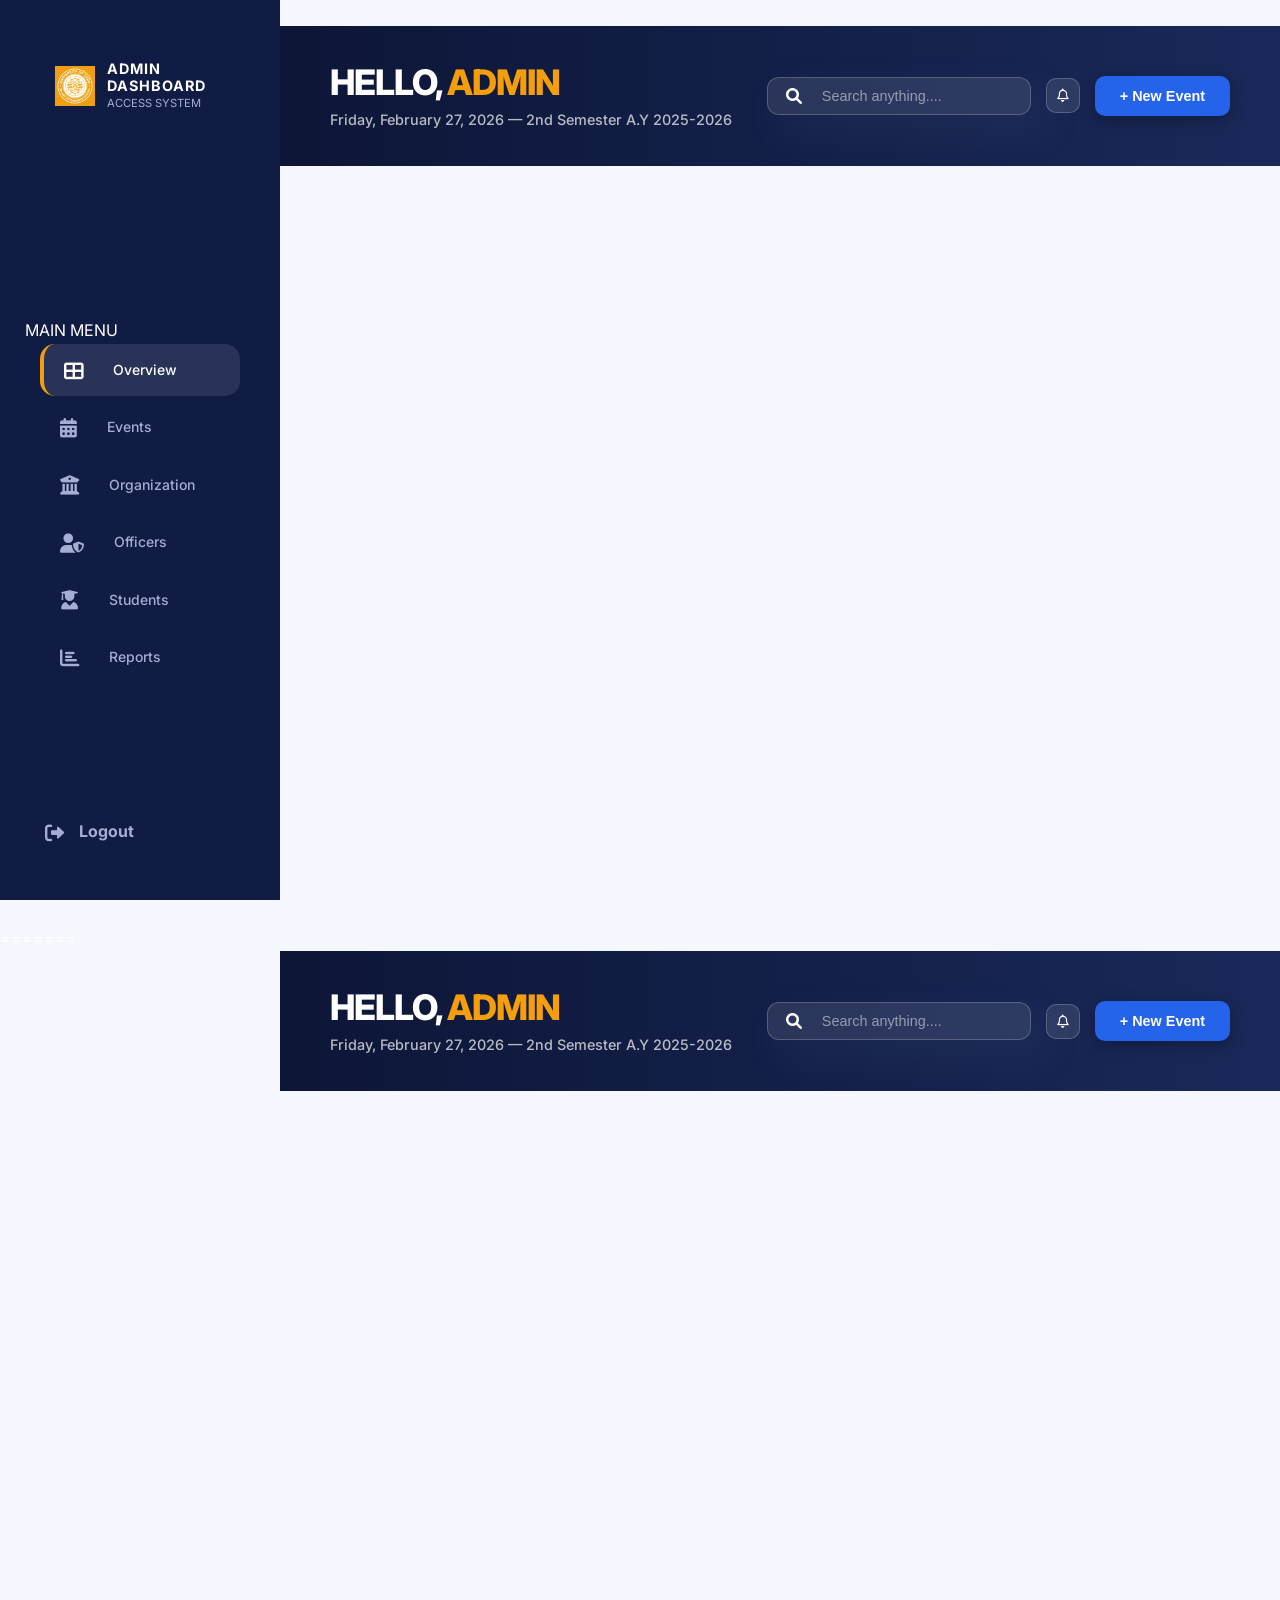
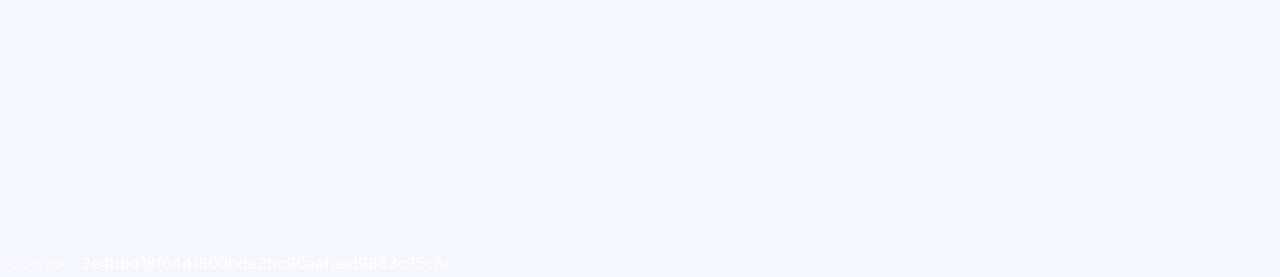
==== commit 571a2938: "Fixed unrelated histories" ====
--- a/admin-dashboard.html
+++ b/admin-dashboard.html
@@ -1,3 +1,4 @@
+<<<<<<< HEAD
 <!DOCTYPE html>
 <html lang="en">
 <head>
@@ -138,4 +139,146 @@
     </div>
     <script src="script.js"></script>
 </body>
+=======
+<!DOCTYPE html>
+<html lang="en">
+<head>
+    <meta charset="UTF-8">
+    <meta name="viewport" content="width=device-width, initial-scale=1.0">
+    <title>Admin Dashboard | UC Online Tatak Forms</title>
+    <link rel="stylesheet" href="style.css">
+    <link href="https://fonts.googleapis.com/css2?family=Inter:wght@400;500;600;700;800&display=swap" rel="stylesheet">
+    <link rel="stylesheet" href="https://cdnjs.cloudflare.com/ajax/libs/font-awesome/6.0.0/css/all.min.css">
+</head>
+<body class="dashboard-body">
+
+    <div class="dashboard-wrapper">
+        <aside class="sidebar">
+            <div class="sidebar-header">
+                <img src="655609284_1426759675272887_2726655014418430573_n.png"" alt="UC-SAS-Logo" class="side-logo">
+                <div class="side-title">
+                    <strong>ADMIN DASHBOARD</strong>
+                    <span>ACCESS SYSTEM</span>
+                </div>
+            </div>
+
+            <nav class="side-nav">
+                <p class="nav-label">MAIN MENU</p>
+                <a href="#" class="nav-item active" onclick="showSection('overview', this)">
+                    <i class="fas fa-th-large"></i> Overview
+                </a>
+                <a href="#" class="nav-item" onclick="showSection('events', this)">
+                    <i class="fas fa-calendar-alt"></i> Events
+                </a>
+                <a href="#" class="nav-item" onclick="showSection('organization', this)">
+                    <i class="fas fa-university"></i> Organization
+                </a>
+                <a href="#" class="nav-item" onclick="showSection('officers', this)">
+                    <i class="fas fa-user-shield"></i> Officers
+                </a>
+                <a href="#" class="nav-item" onclick="showSection('students', this)">
+                    <i class="fas fa-user-graduate"></i> Students
+                </a>
+                <a href="#" class="nav-item" onclick="showSection('reports', this)">
+                    <i class="fas fa-chart-bar"></i> Reports
+                </a>
+            </nav>
+
+            <div class="sidebar-footer">
+                <a href="login.html" class="logout-link">
+                    <i class="fas fa-sign-out-alt"></i> Logout
+                </a>
+            </div>
+        </aside>
+
+        <main class="main-content">
+            <header class="dashboard-header">
+                <div class="header-welcome">
+                    <h1 id="main-title">HELLO, <span class="text-gold">ADMIN</span></h1>
+                    <p id="sub-title">Friday, February 27, 2026 — 2nd Semester A.Y 2025-2026</p>
+                </div>
+                <div class="header-controls">
+                    <div class="search-box">
+                        <i class="fas fa-search"></i>
+                        <input type="text" id="search-input" placeholder="Search anything....">
+                    </div>
+                    <button class="icon-btn"><i class="far fa-bell"></i></button>
+                    <button class="btn-primary" id="action-btn">+ New Event</button>
+                </div>
+            </header>
+
+            <div id="dynamic-content">
+                </div>
+        </main>
+    </div>
+    <div id="logoutModal" class="modal-overlay" style="display: none;">
+        <div class="modal-content">
+            <div class="logout-icon-container">
+                <i class="fas fa-sign-out-alt"></i>
+            </div>
+            <h2>Confirm Logout</h2>
+            <p>You are about to sign out the<br><strong>UC Admin Access System</strong>.</p>
+            <div class="modal-actions">
+                <button id="stayLoggedIn" class="btn-secondary">Stay Logged In</button>
+                <button id="confirmLogout" class="btn-danger">Yes, Logout</button>
+            </div>
+        </div>
+    </div>
+    <div id="addOfficerModal" class="modal-overlay" style="display: none;">
+        <div class="modal-content add-form-modal">
+            <div class="modal-header-dark">
+                <h3>Add Officer</h3>
+                <p>Fill in the details below.</p>
+                <div class="avatar-upload-placeholder"></div>
+            </div>
+            <form id="officerForm" class="modal-body">
+                <div class="form-row">
+                    <div class="form-group">
+                        <label>FIRST NAME</label>
+                        <input type="text" id="offFirstName" placeholder="Enter first name" required>
+                    </div>
+                    <div class="form-group">
+                        <label>LAST NAME</label>
+                        <input type="text" id="offLastName" placeholder="Enter last name" required>
+                    </div>
+                </div>
+                <div class="form-group">
+                    <label>POSITION</label>
+                    <input type="text" id="offPosition" placeholder="e.g. President" required>
+                </div>
+                <div class="form-group">
+                    <label>ORGANIZATION</label>
+                    <select id="offOrg" required>
+                        <option value="PSITS">PSITS</option>
+                        <option value="SSG">SSG</option>
+                        <option value="CSPS">CSP-S</option>
+                    </select>
+                </div>
+                <div class="form-row">
+                    <div class="form-group">
+                        <label>TERM START</label>
+                        <input type="date" id="offStart" required>
+                    </div>
+                    <div class="form-group">
+                        <label>TERM END</label>
+                        <input type="date" id="offEnd" required>
+                    </div>
+                </div>
+                <div class="form-group">
+                    <label>STATUS</label>
+                    <select id="offStatus">
+                        <option value="Active">Active</option>
+                        <option value="Inactive">Inactive</option>
+                    </select>
+                </div>
+                <div class="modal-footer">
+                    <button type="submit" class="btn-save">Save officer</button>
+                    <button type="button" class="btn-cancel" onclick="closeModal('addOfficerModal')">Cancel</button>
+                </div>
+            </form>
+        </div>
+    </div>
+    <script src="script.js"></script>
+</body>
+>>>>>>> 2e4bbd18f6441800bde2bc90aafeed9883c75c8c
 </html>
--- a/style.css
+++ b/style.css
@@ -1,3 +1,4 @@
+<<<<<<< HEAD
 
 h1 {
     font-size: clamp(3.5rem, 8vw, 5.5rem);
@@ -236,11 +237,6 @@
     transition: all 0.4s cubic-bezier(0.175, 0.885, 0.32, 1.275);
 }
 
-.role-card:hover {
-    background: rgba(255, 255, 255, 0.07);
-    transform: translateY(-10px);
-    border-color: var(--uc-blue-bright);
-}
 
 .role-icon {
     font-size: 2.5rem;
@@ -2222,4 +2218,2678 @@
     border-radius: 8px;
     cursor: pointer;
     font-weight: 600;
+}
+:root {
+    --uc-dark-blue: #12225b;
+    --uc-bright-blue: #2563eb;
+    --uc-yellow: #f59e0b;
+    --bg-light: #f8fafc;
+    --text-main: #ffffff;
+    --text-dark: #1e293b;
+}
+
+* {
+    margin: 0;
+    padding: 0;
+    box-sizing: border-box;
+}
+
+body {
+    font-family: 'Inter', sans-serif;
+    line-height: 1.6;
+    color: var(--text-dark);
+}
+
+/* NAVBAR */
+.navbar {
+    background: var(--uc-dark-blue);
+    display: flex;
+    justify-content: space-between;
+    align-items: center;
+    padding: 20px 8%;
+    border-bottom: 2px solid var(--uc-bright-blue);
+}
+
+.logo {
+    display: flex;
+    align-items: center;
+    color: white;
+}
+
+.logo img { height: 45px; margin-right: 12px; }
+
+nav a {
+    color: #cbd5e1;
+    text-decoration: none;
+    margin: 0 15px;
+    font-size: 14px;
+}
+
+/* HERO SECTION */
+.hero {
+    background-color: var(--uc-dark-blue);
+    padding: 100px 8%;
+    color: white;
+    position: relative;
+    overflow: hidden;
+}
+
+.hero-content {
+    max-width: 600px;
+    position: relative;
+    z-index: 2;
+}
+
+.hero h1 {
+    font-family: 'Arvo', serif;
+    font-size: 3.5rem;
+    line-height: 1.1;
+    margin-bottom: 20px;
+}
+
+.highlight { color: var(--uc-yellow); }
+
+.hero p {
+    font-size: 1.1rem;
+    color: #94a3b8;
+    margin-bottom: 30px;
+}
+
+/* Background Seal Decoration */
+.hero-bg-logo {
+    position: absolute;
+    right: -5%;
+    top: 50%;
+    transform: translateY(-50%);
+    width: 500px;
+    height: 500px;
+    background: url('uc-seal-watermark.png') no-repeat center;
+    background-size: contain;
+    opacity: 0.1;
+}
+
+/* BUTTONS */
+button {
+    padding: 12px 25px;
+    border-radius: 8px;
+    font-weight: 600;
+    cursor: pointer;
+    border: none;
+    transition: 0.3s;
+}
+
+.btn-yellow { background: var(--uc-yellow); color: #000; }
+.btn-blue { background: var(--uc-bright-blue); color: #fff; margin-right: 15px; }
+.btn-outline { 
+    background: transparent; 
+    border: 1px solid #475569; 
+    color: white; 
+}
+
+/* FEATURES SECTION */
+.features {
+    padding: 100px 8%;
+    background: var(--bg-light);
+    display: grid;
+    grid-template-columns: 1fr 1.5fr;
+    gap: 50px;
+}
+
+.badge {
+    background: #e2e8f0;
+    padding: 5px 12px;
+    border-radius: 20px;
+    font-size: 12px;
+    font-weight: bold;
+    color: var(--uc-dark-blue);
+}
+
+.features h2 {
+    font-family: 'Arvo', serif;
+    font-size: 3rem;
+    margin: 20px 0;
+}
+
+.accent { color: var(--uc-bright-blue); }
+
+/* CARDS GRID */
+.features-grid {
+    display: grid;
+    grid-template-columns: 1fr 1fr;
+    gap: 20px;
+}
+
+.card {
+    background: white;
+    padding: 30px;
+    border-radius: 12px;
+    box-shadow: 0 4px 6px -1px rgba(0, 0, 0, 0.05);
+}
+
+.card h3 {
+    margin: 15px 0 10px;
+    font-size: 1.2rem;
+}
+
+.card p {
+    color: #64748b;
+    font-size: 0.95rem;
+}
+
+.icon-box {
+    width: 40px;
+    height: 40px;
+    border-radius: 8px;
+    display: flex;
+    align-items: center;
+    justify-content: center;
+}
+
+.blue-bg { background: #dbeafe; color: #2563eb; }
+.yellow-bg { background: #fef3c7; }
+.green-bg { background: #dcfce7; }
+.grey-bg { background: #f1f5f9; }
+/* STATS SECTION (Dark Blue Background) */
+.stats {
+    background: var(--uc-dark-blue);
+    padding: 80px 8%;
+    display: grid;
+    grid-template-columns: 1fr 1.5fr;
+    align-items: center;
+    color: white;
+}
+
+.badge-outline {
+    border: 1px solid var(--uc-yellow);
+    color: var(--uc-yellow);
+    padding: 4px 10px;
+    border-radius: 20px;
+    font-size: 11px;
+}
+
+.stats h2 { font-family: 'Arvo', serif; font-size: 2.5rem; margin: 20px 0; }
+
+.stats-grid {
+    display: grid;
+    grid-template-columns: 1fr 1fr;
+    gap: 20px;
+}
+
+.stat-card {
+    background: rgba(255, 255, 255, 0.05);
+    padding: 30px;
+    border-radius: 15px;
+    border: 1px solid rgba(255, 255, 255, 0.1);
+}
+
+.stat-value { font-size: 2rem; font-weight: bold; margin-bottom: 5px; }
+
+/* HOW IT WORKS */
+.how-it-works {
+    padding: 100px 8%;
+    text-align: center;
+    background: #f1f5f9;
+}
+
+.section-header { margin-bottom: 50px; }
+
+.steps-grid {
+    display: grid;
+    grid-template-columns: repeat(3, 1fr);
+    gap: 30px;
+}
+
+.step-card {
+    background: white;
+    padding: 40px 25px;
+    border-radius: 15px;
+    text-align: left;
+    position: relative;
+}
+
+.step-num {
+    background: var(--uc-dark-blue);
+    color: white;
+    width: 35px; height: 35px;
+    display: flex; align-items: center; justify-content: center;
+    border-radius: 5px;
+    margin-bottom: 20px;
+    font-weight: bold;
+}
+
+.ui-mockup {
+    margin-top: 25px;
+    background: #eef2ff;
+    padding: 10px;
+    border-radius: 5px;
+    font-size: 12px;
+    color: #3730a3;
+    border-left: 4px solid var(--uc-bright-blue);
+}
+
+.ui-mockup.green { background: #dcfce7; color: #166534; border-color: #22c55e; }
+
+/* ACCESS ROLES */
+.roles {
+    padding: 100px 8%;
+    text-align: center;
+}
+
+.roles-grid {
+    display: grid;
+    grid-template-columns: repeat(3, 1fr);
+    gap: 25px;
+    margin-top: 50px;
+}
+
+.role-card {
+    background: var(--uc-dark-blue);
+    color: white;
+    padding: 40px 30px;
+    border-radius: 15px;
+    text-align: left;
+}
+
+.role-icon {
+    width: 45px; height: 45px;
+    background: var(--uc-bright-blue);
+    border-radius: 8px;
+    display: flex; align-items: center; justify-content: center;
+    margin-bottom: 20px;
+}
+
+.role-tags {
+    display: flex;
+    flex-wrap: wrap;
+    gap: 8px;
+    margin: 20px 0;
+}
+
+.role-tags span {
+    background: rgba(255, 255, 255, 0.1);
+    padding: 5px 12px;
+    border-radius: 5px;
+    font-size: 11px;
+}
+
+.role-btn {
+    background: rgba(255, 255, 255, 0.1);
+    color: white;
+    width: 100%;
+    text-align: left;
+    font-size: 13px;
+    margin-top: 10px;
+}
+
+.role-btn:hover { background: var(--uc-bright-blue); }
+.stats-section {
+    background-color: #1a2a6c; /* Deep UC Blue */
+    padding: 100px 10%;
+    color: #ffffff;
+}
+
+.stats-container {
+    display: grid;
+    grid-template-columns: 1fr 1.2fr;
+    gap: 60px;
+    align-items: center;
+}
+
+/* Header Text Styles */
+.pill-badge {
+    display: inline-block;
+    border: 1px solid #f59e0b;
+    color: #f59e0b;
+    padding: 4px 12px;
+    border-radius: 20px;
+    font-size: 11px;
+    font-weight: 700;
+    letter-spacing: 0.5px;
+    margin-bottom: 24px;
+}
+
+.stats-header h2 {
+    font-family: 'Arvo', serif;
+    font-size: 3rem;
+    line-height: 1.1;
+    margin-bottom: 20px;
+}
+
+.stats-header p {
+    color: #94a3b8;
+    max-width: 320px;
+    font-size: 1rem;
+}
+
+/* Stats Grid */
+.stats-grid {
+    display: grid;
+    grid-template-columns: repeat(2, 1fr);
+    gap: 20px;
+}
+
+.stat-card {
+    background: rgba(255, 255, 255, 0.08); /* Semi-transparent white */
+    border: 1px solid rgba(255, 255, 255, 0.1);
+    border-radius: 20px;
+    padding: 40px 30px;
+    transition: transform 0.3s ease;
+}
+
+.stat-card:hover {
+    transform: translateY(-5px);
+    background: rgba(255, 255, 255, 0.12);
+}
+
+.stat-content {
+    display: flex;
+    align-items: center;
+    gap: 20px;
+}
+
+.stat-icon {
+    width: 48px;
+    height: 48px;
+}
+
+/* Stat Typography */
+.stat-info {
+    display: flex;
+    flex-direction: column;
+}
+
+.stat-number {
+    font-size: 2.2rem;
+    font-weight: 800;
+    line-height: 1;
+}
+
+.stat-label {
+    font-size: 0.9rem;
+    color: #94a3b8;
+    margin-top: 8px;
+}
+
+/* Icon Colors (matching the image) */
+.blue { filter: invert(33%) sepia(91%) saturate(2251%) hue-rotate(212deg) brightness(101%) contrast(101%); }
+.green { filter: hue-rotate(90deg) brightness(1.2); }
+.purple { filter: hue-rotate(260deg) brightness(1.1); }
+
+
+/* Specific targeting for the "Built for" section */
+.roles-section {
+    background-color: #f8fafc; /* This is the semi-white background */
+    padding: 100px 10%;
+}
+
+h2.title-built {
+    font-family: 'Arvo', serif !important;
+    font-size: 3.5rem !important;
+    font-weight: 700 !important;
+    color: #0D1637 !important; /* Deep Navy from your image */
+    line-height: 1.1;
+    letter-spacing: -1px;
+}
+
+/* This targets the "everyone" part specifically */
+h2.title-built span {
+    color: #2563EB !important; /* Vibrant Blue */
+}
+
+/* Adjust the description under "Built for" */
+.roles-section .description {
+    color: #64748b !important; /* Grey color for the subtext */
+    margin: 10px auto 50px auto;
+}
+/* Ensure "Ready to go" is pure white */
+.text-white {
+    color: #ffffff !important;
+}
+
+/* Ensure "paperless?" is the correct UC Gold */
+.text-gold {
+    color: #f59e0b !important;
+}
+
+/* Style the header font to match your screenshot (Arvo Slab) */
+.final-cta h2 {
+    font-family: 'Arvo', serif;
+    font-size: clamp(2.5rem, 6vw, 4rem);
+    font-weight: 800;
+    line-height: 1.2;
+    margin-bottom: 20px;
+}
+
+/* Ensure the subtext is visible against the dark navy background */
+.final-cta p {
+    color: rgba(255, 255, 255, 0.7);
+    font-size: 1.1rem;
+    max-width: 600px;
+    margin: 0 auto 30px;
+=======
+
+h1 {
+    font-size: clamp(3.5rem, 8vw, 5.5rem);
+    font-weight: 800; 
+    line-height: 1;
+    letter-spacing: -2px;
+    margin-bottom: 1.5rem;
+}
+
+h2 {
+    font-size: clamp(2.5rem, 5vw, 4rem);
+    font-weight: 700;
+    line-height: 1.1;
+    letter-spacing: -1px;
+}
+
+.description {
+    font-size: 1.25rem;
+    line-height: 1.6;
+    color: rgba(255, 255, 255, 0.7);
+    max-width: 550px;
+    margin-bottom: 2.5rem;
+}
+
+.feature-card h3 {
+    font-size: 1.5rem;
+    font-weight: 700;
+    margin: 1.5rem 0 0.5rem 0;
+    color: #0f172a;
+}
+
+.feature-card p {
+    font-size: 1rem;
+    line-height: 1.5;
+    color: #64748b;
+}
+
+.icon-box {
+    width: 48px;
+    height: 48px;
+    border-radius: 12px;
+    display: flex;
+    align-items: center;
+    justify-content: center;
+    font-size: 1.2rem;
+}
+
+.blue-bg { background: #dbeafe; color: #2563eb; }
+.gold-bg { background: #fef3c7; color: #d97706; }
+.green-bg { background: #dcfce7; color: #16a34a; }
+.purple-bg { background: #f3e8ff; color: #9333ea; }
+
+
+.pill-badge {
+    display: inline-block;
+    padding: 6px 16px;
+    background: #eff6ff;
+    color: #1e40af;
+    border-radius: 50px;
+    font-size: 0.75rem;
+    font-weight: 700;
+    text-transform: uppercase;
+    margin-bottom: 1.5rem;
+}
+
+.stats-section {
+    background-color: var(--navy-deep);
+}
+
+.stats-grid {
+    display: grid;
+    grid-template-columns: 1fr 1fr;
+    gap: 20px;
+}
+
+.stat-item {
+    background: rgba(255, 255, 255, 0.03);
+    border: 1px solid rgba(255, 255, 255, 0.08);
+    padding: 40px;
+    border-radius: 20px;
+    transition: background 0.3s ease;
+}
+
+.stat-item:hover {
+    background: rgba(255, 255, 255, 0.05);
+}
+
+.stat-num {
+    display: block;
+    font-size: 3.5rem;
+    font-weight: 800;
+    color: white;
+    margin-bottom: 5px;
+}
+
+.stat-label {
+    color: var(--text-dim);
+    font-size: 1rem;
+    font-weight: 500;
+}
+
+.how-it-works {
+    background-color: var(--white-bg);
+    color: var(--text-dark);
+}
+
+.centered-h2 {
+    text-align: center;
+    margin-bottom: 60px;
+}
+
+.steps-grid {
+    display: grid;
+    grid-template-columns: repeat(3, 1fr);
+    gap: 30px;
+    margin-top: 40px;
+}
+
+.step-card {
+    background: white;
+    padding: 40px 30px;
+    border-radius: 24px;
+    box-shadow: 0 10px 30px rgba(0,0,0,0.02);
+}
+
+.step-num {
+    background-color: var(--navy-deep);
+    color: white;
+    width: 44px;
+    height: 44px;
+    display: flex;
+    align-items: center;
+    justify-content: center;
+    border-radius: 10px;
+    font-weight: 800;
+    margin-bottom: 25px;
+}
+
+.step-mockup {
+    margin-top: 25px;
+    background: #eff6ff;
+    border: 1px dashed var(--uc-blue-bright);
+    color: var(--uc-blue-bright);
+    padding: 15px;
+    border-radius: 12px;
+    font-size: 0.85rem;
+    font-family: monospace;
+    text-align: center;
+}
+
+.success-mockup {
+    background: #f0fdf4;
+    border-color: #22c55e;
+    color: #16a34a;
+}
+
+.roles-section, .final-cta {
+    display: flex;
+    flex-direction: column;
+    align-items: center; 
+    justify-content: center; 
+    text-align: center;
+    width: 100%;
+}
+
+.content-wrapper, .cta-content {
+    max-width: 1100px;
+    width: 100%;
+    margin: 0 auto;
+}
+
+.center-header {
+    margin-bottom: 50px;
+}
+
+.center-header .description {
+    margin: 20px auto 0; 
+    max-width: 600px;
+}
+
+/* GRID CENTERING */
+.roles-grid {
+    display: grid;
+    grid-template-columns: repeat(3, 1fr);
+    gap: 30px;
+    justify-content: center;
+    width: 100%;
+}
+
+.final-cta {
+    background-color: var(--navy-darker);
+    padding: 150px 10%;
+}
+
+.cta-actions {
+    display: flex;
+    flex-direction: column;
+    align-items: center;
+    gap: 20px;
+    margin-top: 40px;
+}
+
+.secure-tag {
+    color: var(--success);
+    font-size: 0.85rem;
+    font-weight: 600;
+    letter-spacing: 0.5px;
+}
+
+.role-card:nth-child(1) { transition-delay: 0.1s; }
+.role-card:nth-child(2) { transition-delay: 0.2s; }
+.role-card:nth-child(3) { transition-delay: 0.3s; }
+
+.pill-badge.gold {
+    background: rgba(245, 158, 11, 0.1);
+    color: var(--uc-gold);
+}
+
+.roles-section {
+    background-color: var(--navy-deep);
+    text-align: center;
+}
+
+.roles-grid {
+    display: grid;
+    grid-template-columns: repeat(3, 1fr);
+    gap: 30px;
+    margin-top: 40px;
+}
+
+.role-card {
+    background: rgba(255, 255, 255, 0.04);
+    border: 1px solid rgba(255, 255, 255, 0.1);
+    padding: 50px 30px;
+    border-radius: 24px;
+    transition: all 0.4s cubic-bezier(0.175, 0.885, 0.32, 1.275);
+}
+
+.role-card:hover {
+    background: rgba(255, 255, 255, 0.07);
+    transform: translateY(-10px);
+    border-color: var(--uc-blue-bright);
+}
+
+.role-icon {
+    font-size: 2.5rem;
+    color: var(--uc-blue-bright);
+    margin-bottom: 20px;
+}
+
+.role-card h3 {
+    font-size: 1.8rem;
+    margin-bottom: 15px;
+}
+
+.role-pills {
+    display: flex;
+    justify-content: center;
+    gap: 10px;
+    margin: 20px 0;
+}
+
+.role-pills span {
+    background: rgba(255, 255, 255, 0.1);
+    padding: 5px 12px;
+    border-radius: 6px;
+    font-size: 0.75rem;
+    font-weight: 600;
+    color: var(--text-dim);
+}
+
+.btn-role {
+    width: 100%;
+    padding: 12px;
+    background: rgba(255, 255, 255, 0.08);
+    border: 1px solid rgba(255, 255, 255, 0.1);
+    color: white;
+    border-radius: 10px;
+    font-weight: 600;
+    cursor: pointer;
+    transition: 0.3s;
+}
+
+.btn-role:hover {
+    background: var(--uc-blue-bright);
+    border-color: var(--uc-blue-bright);
+}
+
+.final-cta {
+    background-color: var(--navy-darker);
+    padding: 120px 10%;
+    text-align: center;
+}
+
+.cta-box h2 {
+    font-size: 3.5rem;
+    margin-bottom: 15px;
+}
+
+.secure-tag {
+    display: block;
+    margin-top: 20px;
+    color: var(--success);
+    font-size: 0.85rem;
+    font-weight: 600;
+}
+
+.text-gold { color: var(--uc-gold); }
+
+.site-footer {
+    background-color: var(--navy-darker);
+    color: var(--text-dim);
+    padding: 80px 10% 40px;
+    border-top: 1px solid rgba(255, 255, 255, 0.05);
+}
+
+.footer-container {
+    display: grid;
+    grid-template-columns: 2fr 1fr 1fr 1.5fr;
+    gap: 60px;
+    margin-bottom: 60px;
+}
+
+.footer-brand .footer-desc {
+    margin-top: 20px;
+    font-size: 0.9rem;
+    line-height: 1.6;
+    max-width: 300px;
+}
+
+.footer-links h4 {
+    color: white;
+    font-size: 1rem;
+    margin-bottom: 25px;
+    font-weight: 700;
+}
+
+.footer-links a {
+    display: block;
+    color: var(--text-dim);
+    text-decoration: none;
+    margin-bottom: 12px;
+    font-size: 0.9rem;
+    transition: color 0.3s;
+}
+
+.footer-links a:hover {
+    color: var(--uc-blue-bright);
+}
+
+.social-icons {
+    margin-top: 20px;
+    display: flex;
+    gap: 15px;
+    font-size: 1.2rem;
+}
+
+.footer-bottom {
+    padding-top: 40px;
+    border-top: 1px solid rgba(255, 255, 255, 0.05);
+    text-align: center;
+    font-size: 0.8rem;
+}
+
+@media (max-width: 992px) {
+    .footer-container {
+        grid-template-columns: 1fr 1fr;
+        gap: 40px;
+    }
+}
+
+@media (max-width: 576px) {
+    .footer-container {
+        grid-template-columns: 1fr;
+    }
+}
+
+:root {
+    --navy-deep: #121e4b;
+    --navy-darker: #0d1637;
+    --uc-blue-bright: #2563eb;
+    --uc-gold: #f59e0b;
+    --white-bg: #f8fafc;
+    --text-dim: #94a3b8;
+}
+
+/* RESET & BASE */
+* { box-sizing: border-box; margin: 0; padding: 0; }
+html { scroll-behavior: smooth; }
+body { 
+    font-family: 'Inter', sans-serif; 
+    background-color: var(--navy-deep); 
+    color: white;
+    overflow-x: hidden;
+}
+
+.navbar {
+    position: fixed;
+    top: 0;
+    left: 0;
+    width: 100%;
+    height: 80px;
+    display: flex;
+    align-items: center;
+    background: rgba(13, 22, 55, 0.85); /* Deep navy with transparency */
+    backdrop-filter: blur(12px); /* Modern glass effect */
+    border-bottom: 1px solid rgba(255, 255, 255, 0.08);
+    z-index: 2000;
+}
+
+.nav-container {
+    display: flex;
+    justify-content: space-between;
+    align-items: center;
+    width: 100%;
+    padding: 0 8%;
+}
+
+.logo {
+    display: flex;
+    align-items: center;
+    gap: 12px;
+    flex: 1; 
+}
+
+.logo-icon img {
+    height: 40px;
+    width: auto;
+}
+
+.logo-text {
+    display: flex;
+    flex-direction: column;
+    line-height: 1.2;
+}
+
+.logo-text strong {
+    color: white;
+    font-size: 1.1rem;
+    letter-spacing: -0.5px;
+}
+
+.logo-text span {
+    color: var(--text-dim);
+    font-size: 0.75rem;
+    text-transform: uppercase;
+    font-weight: 600;
+}
+
+.nav-links {
+    display: flex;
+    list-style: none;
+    gap: 32px;
+    flex: 2; 
+    justify-content: center;
+}
+
+.nav-links a {
+    text-decoration: none;
+    color: var(--text-dim);
+    font-size: 0.95rem;
+    font-weight: 500;
+    transition: color 0.3s ease;
+}
+
+.nav-links a:hover {
+    color: white;
+}
+
+.nav-actions {
+    display: flex;
+    justify-content: flex-end;
+    flex: 1; 
+}
+
+.btn-get-started {
+    background-color: var(--uc-gold);
+    color: #000;
+    padding: 10px 22px;
+    border-radius: 8px;
+    font-weight: 700;
+    font-size: 0.9rem;
+    border: none;
+    cursor: pointer;
+    transition: transform 0.2s ease, filter 0.2s ease;
+}
+
+.btn-get-started:hover {
+    transform: translateY(-2px);
+    filter: brightness(1.1);
+}
+
+@media (max-width: 1024px) {
+    .nav-links {
+        display: none; 
+    }
+}
+
+section {
+    width: 100%; min-height: 100vh;
+    padding: 140px 10%;
+    display: flex; align-items: center;
+    box-sizing: border-box;
+}
+
+.features-section, .how-it-works { background: var(--white-bg); color: #0f172a; }
+
+.hero { background: radial-gradient(circle at 85% 50%, rgba(37, 99, 235, 0.15), transparent), var(--navy-deep); }
+.hero h1 { font-size: clamp(3rem, 7vw, 5rem); line-height: 1.1; margin-bottom: 1.5rem; }
+.highlight { color: var(--uc-gold); }
+.description { color: var(--text-dim); font-size: 1.2rem; max-width: 600px; margin-bottom: 2rem; }
+
+.section-layout { display: grid; grid-template-columns: 1fr 1.5fr; gap: 60px; width: 100%; }
+.feature-grid, .steps-container { display: grid; grid-template-columns: repeat(auto-fit, minmax(250px, 1fr)); gap: 20px; }
+
+.feature-card, .step-card {
+    background: white; padding: 40px; border-radius: 20px;
+    border: 1px solid #e2e8f0; box-shadow: 0 10px 30px rgba(0,0,0,0.03);
+}
+
+.step-num {
+    background: var(--navy-deep); color: white;
+    width: 40px; height: 40px; border-radius: 8px;
+    display: flex; align-items: center; justify-content: center; font-weight: bold; margin-bottom: 20px;
+}
+
+.btn-primary { background: var(--uc-blue-bright); color: white; border: none; padding: 15px 30px; border-radius: 10px; font-weight: 600; cursor: pointer; text-decoration: none; }
+.btn-gold { background: var(--uc-gold); color: black; border: none; padding: 10px 20px; border-radius: 8px; font-weight: 700; cursor: pointer; }
+.btn-outline { background: transparent; color: white; border: 1px solid rgba(255,255,255,0.3); padding: 15px 30px; border-radius: 10px; text-decoration: none; margin-left: 10px; }
+
+.reveal { opacity: 0; transform: translateY(40px); transition: 1s cubic-bezier(0.17, 0.67, 0.83, 0.67); }
+.reveal.active { opacity: 1; transform: translateY(0); }
+
+.stats-container { display: flex; justify-content: space-around; width: 100%; text-align: center; }
+.stat-num { font-size: 4rem; font-weight: 800; display: block; }
+.text-blue { color: var(--uc-blue-bright); }
+.pill-badge { background: rgba(37, 99, 235, 0.1); color: var(--uc-blue-bright); padding: 5px 15px; border-radius: 20px; font-size: 0.8rem; font-weight: 700; }
+.final-cta { flex-direction: column; text-align: center; background: var(--navy-darker); }
+.footer { padding: 40px; text-align: center; color: var(--text-dim); border-top: 1px solid rgba(255,255,255,0.05); }
+
+.login-split-page {
+    margin: 0;
+    height: 100vh;
+    background-color: #2563eb;
+    display: flex;
+    overflow: hidden;
+}
+
+.login-wrapper {
+    display: flex;
+    width: 100%;
+}
+
+.brand-hero {
+    flex: 1.2;
+    display: flex;
+    align-items: center;
+    padding-left: 10%;
+    background: radial-gradient(circle at top left, #3b82f6, #1e40af);
+}
+
+.brand-logo-row {
+    display: flex;
+    align-items: center;
+    gap: 15px;
+    margin-bottom: 40px;
+}
+
+.main-logo { height: 80px; }
+
+.brand-text strong {
+    display: block;
+    font-size: 2rem;
+    color: #0f172a;
+}
+
+.brand-hero h1 {
+    font-size: 3.5rem;
+    font-weight: 800;
+    color: white;
+    line-height: 1.1;
+    margin-bottom: 24px;
+}
+
+.text-gold { color: #f59e0b; }
+
+.brand-subtext {
+    font-size: 1.25rem;
+    color: rgba(255,255,255,0.9);
+    max-width: 450px;
+}
+
+.form-container {
+    flex: 1;
+    display: flex;
+    align-items: center;
+    justify-content: center;
+    padding-right: 5%;
+}
+
+.white-login-card {
+    background: white;
+    padding: 60px 45px;
+    border-radius: 40px;
+    width: 100%;
+    max-width: 480px;
+    box-shadow: 0 25px 50px rgba(0,0,0,0.1);
+}
+
+.role-tabs {
+    display: grid;
+    grid-template-columns: repeat(3, 1fr);
+    background: #e2e8f0;
+    padding: 5px;
+    border-radius: 12px;
+    margin: 15px 0 35px;
+}
+
+.role-tab {
+    border: none;
+    padding: 10px;
+    background: transparent;
+    font-weight: 600;
+    color: #64748b;
+    cursor: pointer;
+    border-radius: 8px;
+}
+
+.role-tab.active {
+    background: white;
+    color: #0f172a;
+    box-shadow: 0 2px 4px rgba(0,0,0,0.05);
+}
+
+.input-field { margin-bottom: 25px; }
+.input-field label {
+    display: block;
+    font-weight: 700;
+    color: #475569;
+    margin-bottom: 8px;
+}
+
+.input-field input {
+    width: 100%;
+    padding: 15px;
+    border: 1px solid #e2e8f0;
+    background: #f8fafc;
+    border-radius: 12px;
+    font-size: 1rem;
+}
+
+
+.btn-signin {
+    width: 100%;
+    background-color: #1e3a8a; 
+    color: white;
+    padding: 18px;
+    border-radius: 12px;
+    font-weight: 700;
+    border: none;
+    margin-top: 10px;
+    cursor: pointer;
+}
+
+.forgot-link {
+    display: block;
+    text-align: center;
+    margin-top: 25px;
+    color: #2563eb;
+    text-decoration: none;
+    font-weight: 600;
+}
+
+.card-footer {
+    text-align: center;
+    margin-top: 40px;
+    color: #94a3b8;
+    font-size: 0.85rem;
+}
+
+.content-grid {
+    display: grid;
+    grid-template-columns: 1.8fr 1fr;
+    align-items: start;
+}
+
+.chart-container, .events-container {
+    background: white;
+    padding: 35px;
+    border-radius: 32px;
+    box-shadow: 0 4px 20px rgba(0,0,0,0.03);
+}
+
+.container-header {
+    display: flex;
+    justify-content: space-between;
+    align-items: center;
+    margin-bottom: 30px;
+}
+
+.container-header h3 {
+    font-size: 1.25rem;
+    font-weight: 700;
+    margin: 0;
+}
+
+.view-link {
+    color: var(--uc-blue);
+    text-decoration: none;
+    font-size: 0.85rem;
+    font-weight: 600;
+}
+
+.bar-chart-visual {
+    display: flex;
+    align-items: flex-end; 
+    justify-content: space-between;
+    height: 300px; 
+    padding: 20px 10px 40px;
+    border-bottom: 2px solid #f1f5f9;
+    position: relative;
+}
+
+.bar-chart-visual::before {
+    content: '';
+    position: absolute;
+    top: 0; left: 0; width: 100%; height: 100%;
+    background-image: linear-gradient(#f1f5f9 1px, transparent 1px);
+    background-size: 100% 50px;
+    z-index: 0;
+}
+
+.bar-group {
+    display: flex;
+    flex-direction: column;
+    align-items: center;
+    width: 12%;
+    height: 100%;
+    justify-content: flex-end;
+    z-index: 1;
+}
+
+.bar {
+    width: 100%;
+    background: var(--uc-blue);
+    border-radius: 12px; 
+    transition: transform 0.3s ease;
+    cursor: pointer;
+}
+
+.bar:hover {
+    transform: scaleX(1.05);
+    filter: brightness(1.1);
+}
+
+.bar-group span {
+    margin-top: 15px;
+    font-size: 0.8rem;
+    font-weight: 600;
+    color: #64748b;
+}
+
+.bar-group:nth-child(3) .bar, 
+.bar-group:nth-child(4) .bar {
+    background: #4CC97C;
+}
+
+.bar-group:nth-child(2) .bar {
+    background: #2D5B8B; 
+}
+
+.event-list {
+    display: flex;
+    flex-direction: column;
+}
+
+.event-row {
+    display: flex;
+    align-items: center;
+    gap: 20px;
+    padding: 20px 0;
+    border-bottom: 1px solid #f8fafc;
+}
+
+.event-row:last-child {
+    border-bottom: none;
+}
+
+.date-box {
+    text-align: center;
+    min-width: 50px;
+    background: #f8fafc;
+    padding: 8px;
+    border-radius: 12px;
+}
+
+.date-box strong {
+    display: block;
+    font-size: 1.2rem;
+    color: #1e293b;
+    line-height: 1;
+}
+
+.date-box span {
+    font-size: 0.7rem;
+    text-transform: uppercase;
+    font-weight: 700;
+    color: var(--uc-blue);
+}
+
+.event-info h4 {
+    margin: 0;
+    font-size: 1rem;
+    font-weight: 700;
+}
+
+.event-info p {
+    margin: 4px 0 0;
+    color: #94a3b8;
+    font-size: 0.85rem;
+}
+
+.status {
+    margin-left: auto;
+    font-size: 0.7rem;
+    padding: 5px 12px;
+    border-radius: 20px;
+    font-weight: 800;
+    text-transform: uppercase;
+}
+
+.status.ongoing { background: #dcfce7; color: #15803d; }
+.status.soon { background: #fef3c7; color: #b45309; }
+.status.upcoming { background: #e0f2fe; color: #0369a1; }
+
+:root {
+    --navy-sidebar: #0D1637;   
+    --uc-blue: #2563eb;        
+    --uc-gold: #f59e0b;      
+    --bg-light: #F4F7FE;     
+    --white: #ffffff;
+}
+
+.dashboard-body {
+    margin: 0;
+    background-color: var(--bg-light);
+    font-family: 'Inter', sans-serif;
+}
+
+.dashboard-wrapper {
+    display: flex;            
+    min-height: 100vh;
+}
+
+
+.sidebar {
+    width: 280px;
+    background-color: var(--navy-sidebar);
+    color: var(--white);
+    display: flex;
+    flex-direction: column;
+    padding: 30px 0;
+    position: sticky;
+    top: 0;
+    height: 100vh;
+}
+
+.sidebar-header {
+    padding: 0 30px 40px;
+    display: flex;
+    align-items: center;
+    gap: 12px;
+}
+
+.side-logo { height: 40px; }
+
+.nav-item {
+    display: flex;
+    align-items: center;
+    padding: 15px 30px;
+    color: #94a3b8;
+    text-decoration: none;
+    gap: 15px;
+    transition: 0.3s;
+}
+
+.nav-item.active {
+    background: rgba(255, 255, 255, 0.1);
+    color: var(--white);
+    border-left: 4px solid var(--uc-gold); 
+}
+
+.main-content {
+    flex: 1;                 
+    padding: 40px 50px;
+}
+
+.dashboard-header {
+    display: flex;
+    justify-content: space-between;
+    align-items: center;
+    margin-bottom: 35px;
+}
+
+.text-gold { color: var(--uc-gold); font-weight: 800; }
+
+.stats-grid {
+    display: grid;
+    grid-template-columns: repeat(5, 1fr); 
+    gap: 20px;
+    margin-bottom: 40px;
+}
+
+.stat-card {
+    background: var(--white);
+    padding: 20px;
+    border-radius: 20px;
+    display: flex;
+    align-items: center;
+    gap: 15px;
+    box-shadow: 0 10px 30px rgba(0, 0, 0, 0.03); 
+}
+
+.stat-icon {
+    width: 45px;
+    height: 45px;
+    border-radius: 12px;
+    display: flex;
+    align-items: center;
+    justify-content: center;
+}
+
+.icon-blue { background: #eef2ff; color: #4f46e5; }
+.icon-purple { background: #f5f3ff; color: #7c3aed; }
+.icon-orange { background: #fff7ed; color: #ea580c; }
+.icon-pink { background: #fdf2f8; color: #db2777; }
+.icon-green { background: #f0fdf4; color: #16a34a; }
+
+.stat-data .value { font-size: 1.6rem; font-weight: 800; display: block; }
+.stat-data .label { color: #64748b; font-size: 0.8rem; margin: 0; }
+
+.content-grid {
+    display: grid;
+    grid-template-columns: 1.8fr 1fr; 
+    gap: 30px;
+}
+
+.chart-container, .events-container {
+    background: var(--white);
+    padding: 30px;
+    border-radius: 28px;
+    box-shadow: 0 10px 30px rgba(0, 0, 0, 0.03);
+}
+
+.bar-chart-visual {
+    display: flex;
+    align-items: flex-end;
+    justify-content: space-between;
+    height: 250px;            
+    margin-top: 30px;
+    border-bottom: 2px solid #f1f5f9;
+}
+
+.bar-group {
+    display: flex;
+    flex-direction: column;
+    align-items: center;
+    width: 12%;
+    height: 100%;
+    justify-content: flex-end;
+}
+
+.bar {
+    width: 100%;
+    background: var(--uc-blue);
+    border-radius: 8px;      
+    min-height: 20px;       
+}
+
+.bar-group:nth-child(3) .bar, 
+.bar-group:nth-child(4) .bar { background: #4CC97C; } 
+.bar-group span {
+    margin-top: 10px;
+    font-size: 0.75rem;
+    color: #94a3b8;
+    font-weight: 600;
+}
+
+:root {
+
+    --navy-sidebar: #0D1637;    
+    --uc-blue: #2563EB;         
+    --uc-gold: #F59E0B;        
+    --bg-light: #F4F7FE;      
+    
+    /* Status Colors */
+    --status-green: #10B981;   
+    --status-yellow: #FBBF24;   
+    --status-blue: #3B82F6;     
+
+    --white: #FFFFFF;
+    --text-main: #1E293B;
+    --text-dim: #94A3B8;
+}
+
+.dashboard-body {
+    background-color: var(--bg-light);
+    color: var(--text-main);
+    margin: 0;
+    font-family: 'Inter', sans-serif;
+}
+
+.sidebar {
+    background-color: var(--navy-sidebar);
+    width: 280px;
+    height: 100vh;
+    color: var(--white);
+}
+
+.nav-item {
+    color: var(--text-dim);
+    transition: 0.3s;
+}
+
+.nav-item.active {
+    background: rgba(255, 255, 255, 0.1);
+    color: var(--white);
+    border-left: 4px solid var(--uc-gold); 
+}
+
+.text-gold {
+    color: var(--uc-gold);
+}
+
+.btn-primary {
+    background-color: var(--uc-blue);
+    color: var(--white);
+    border: none;
+    padding: 12px 24px;
+    border-radius: 12px;
+    font-weight: 600;
+    cursor: pointer;
+    box-shadow: 0 4px 14px rgba(37, 99, 235, 0.3); 
+}
+
+.data-table thead th {
+    background-color: #F8FAFC;
+    color: var(--text-dim);
+    text-transform: uppercase;
+    font-size: 0.75rem;
+    letter-spacing: 1px;
+}
+
+.data-table tr {
+    border-bottom: 1px solid #F1F5F9;
+    background-color: var(--white);
+}
+
+
+.progress-bg {
+    background: #E2E8F0;
+    border-radius: 10px;
+    height: 8px;
+    width: 100%;
+}
+
+.progress-fill {
+    background: var(--uc-blue); 
+    height: 100%;
+    border-radius: 10px;
+}
+
+
+.org-card {
+    background: var(--white);
+    border-radius: 20px;
+    padding: 25px;
+    box-shadow: 0 4px 20px rgba(0, 0, 0, 0.05);
+    border-top: 5px solid var(--uc-blue); 
+}
+
+:root {
+    --navy: #0D1637;
+    --uc-blue: #2563EB;
+    --uc-gold: #F59E0B;
+    --bg-light: #F4F7FE;
+    --white: #ffffff;
+}
+
+body {
+    background-color: var(--bg-light);
+    font-family: 'Inter', sans-serif;
+    margin: 0;
+}
+
+.dashboard-wrapper {
+    display: flex;
+    min-height: 100vh;
+}
+
+.sidebar {
+    width: 280px;
+    background-color: var(--navy);
+    color: white;
+    padding: 30px 0;
+    position: fixed;
+    height: 100vh;
+}
+
+.nav-item {
+    display: flex;
+    align-items: center;
+    padding: 15px 30px;
+    color: #94a3b8;
+    text-decoration: none;
+    font-weight: 500;
+    transition: 0.3s;
+}
+
+.nav-item.active {
+    background: rgba(255, 255, 255, 0.1);
+    color: white;
+    border-left: 4px solid var(--uc-gold); 
+}
+
+
+.main-content {
+    flex: 1;
+    margin-left: 280px;
+    padding: 40px 50px;
+}
+
+.dashboard-header {
+    display: flex;
+    justify-content: space-between; 
+    align-items: center;
+    margin-bottom: 40px;
+}
+
+.header-welcome h1 {
+    font-size: 2.2rem;
+    font-weight: 800;
+    color: #0D1637;
+    margin: 0;
+}
+
+.text-gold {
+    color: var(--uc-gold);
+}
+
+.header-controls {
+    display: flex;
+    align-items: center;
+    gap: 15px;
+}
+
+.search-box {
+    background: var(--white);
+    padding: 10px 20px;
+    border-radius: 12px; 
+    display: flex;
+    align-items: center;
+    box-shadow: 0 2px 10px rgba(0,0,0,0.02);
+}
+
+.search-box input {
+    border: none;
+    outline: none;
+    width: 200px;
+    font-size: 0.9rem;
+}
+
+.btn-primary {
+    background-color: var(--uc-blue);
+    color: white;
+    border: none;
+    padding: 12px 24px;
+    border-radius: 12px;
+    font-weight: 600;
+    cursor: pointer;
+    box-shadow: 0 4px 12px rgba(37, 99, 235, 0.2);
+}
+
+
+.stats-grid {
+    display: grid;
+    grid-template-columns: repeat(5, 1fr);
+    gap: 20px;
+}
+
+.stat-card {
+    background: var(--white);
+    padding: 25px;
+    border-radius: 24px; 
+    display: flex;
+    align-items: center;
+    gap: 15px;
+    box-shadow: 0 4px 20px rgba(0,0,0,0.03);
+}
+
+.stat-data .value {
+    font-size: 1.8rem;
+    font-weight: 800;
+    display: block;
+}
+
+.stat-data .label {
+    color: #64748b;
+    font-size: 0.85rem;
+}
+
+:root {
+    --navy-sidebar: #0D1637;    
+    --uc-blue: #2563EB;         
+    --uc-gold: #F59E0B;      
+    
+  
+    --bg-main-content: #F4F7FE; /* The subtle blueish tint for the body */
+    --white: #FFFFFF;           /* Pure white for the cards to create depth */
+    
+    --text-navy: #1B2559;       /* Deep navy for text headers */
+    --text-grey: #A3AED0;       /* Muted blue-grey for sub-headers */
+}
+
+/* --- 2. GLOBAL BACKGROUND --- */
+body {
+    background-color: var(--bg-main-content); /* Applies the blueish tint */
+    margin: 0;
+    font-family: 'Inter', sans-serif;
+}
+
+/* --- 3. THE HEADER (EXACT ALIGNMENT) --- */
+.dashboard-header {
+    display: flex;
+    justify-content: space-between; /* Pushes Welcome left and Search right */
+    align-items: center;
+    padding: 20px 0 40px 0;
+}
+
+/* Welcome Text Styling */
+.header-welcome h1 {
+    font-size: 2.2rem;
+    font-weight: 800;
+    color: var(--text-navy); /* Darker navy for better contrast */
+    margin: 0;
+}
+
+.header-welcome p {
+    color: var(--text-grey); /* Blueish-grey for the date/semester */
+    font-size: 0.9rem;
+    font-weight: 500;
+    margin-top: 4px;
+}
+
+/* --- 4. THE BLUEISH SEARCH BAR --- */
+.header-controls {
+    display: flex;
+    align-items: center;
+    gap: 12px; /* Spacing between search, bell, and button */
+}
+
+.search-box {
+    background: var(--white);
+    border-radius: 14px; /* Highly rounded corners */
+    padding: 10px 18px;
+    display: flex;
+    align-items: center;
+    box-shadow: 14px 17px 40px 4px rgba(112, 144, 176, 0.08); /* Soft blueish shadow */
+}
+
+.search-box input {
+    background: transparent;
+    border: none;
+    outline: none;
+    padding-left: 10px;
+    color: var(--text-navy);
+    width: 220px;
+}
+
+/* The Bell and Button */
+.notification-btn {
+    background: var(--white);
+    border: none;
+    border-radius: 12px;
+    padding: 10px;
+    color: var(--text-grey);
+    cursor: pointer;
+}
+
+.btn-primary {
+    background-color: var(--uc-blue); /* The vibrant blue */
+    color: var(--white);
+    border: none;
+    padding: 12px 24px;
+    border-radius: 12px;
+    font-weight: 700;
+    box-shadow: 0px 4px 20px rgba(37, 99, 235, 0.25); /* Subtle blue glow */
+}
+
+/* --- THE TOP HEADER AREA --- */
+.dashboard-header {
+    /* Exact Gradient from Image f82a97: Deep Navy to Lighter Navy */
+    background: linear-gradient(90deg, #0D1637 0%, #1A295A 100%); 
+    padding: 25px 50px; /* Generous spacing */
+    margin: -40px -50px 40px -50px; /* Pulls header to edges of main content */
+    display: flex;
+    justify-content: space-between;
+    align-items: center;
+    color: white; /* Ensures text is readable over dark blue */
+}
+
+/* Welcome Text Styling */
+.header-welcome h1 {
+    font-size: 2.2rem;
+    font-weight: 800;
+    margin: 0;
+    letter-spacing: -0.5px;
+}
+
+.text-gold {
+    color: #F59E0B; /* UC Gold */
+}
+
+.header-welcome p {
+    color: rgba(255, 255, 255, 0.6); /* Semi-transparent white for the date */
+    font-size: 0.85rem;
+    margin-top: 5px;
+}
+
+/* --- THE SEARCH & CONTROLS --- */
+.header-controls {
+    display: flex;
+    align-items: center;
+    gap: 15px;
+}
+
+.search-box {
+    /* Semi-transparent blue background to blend with header */
+    background: rgba(255, 255, 255, 0.1); 
+    border: 1px solid rgba(255, 255, 255, 0.2);
+    padding: 8px 15px;
+    border-radius: 10px;
+    display: flex;
+    align-items: center;
+}
+
+.search-box input {
+    background: transparent;
+    border: none;
+    outline: none;
+    color: white;
+    font-size: 0.9rem;
+    width: 200px;
+}
+
+.search-box input::placeholder {
+    color: rgba(255, 255, 255, 0.5);
+}
+
+.notification-btn {
+    background: rgba(255, 255, 255, 0.1);
+    border: 1px solid rgba(255, 255, 255, 0.2);
+    color: white;
+    padding: 10px;
+    border-radius: 10px;
+    cursor: pointer;
+}
+
+.btn-primary {
+    background-color: #2563EB;
+    color: white;
+    border: none;
+    padding: 12px 25px;
+    border-radius: 10px;
+    font-weight: 600;
+    box-shadow: 0 4px 15px rgba(0, 0, 0, 0.2);
+}
+.header-welcome h1 {
+    color: #0D1637; 
+    font-size: 2.5rem;
+    font-weight: 800; 
+    margin: 0;
+    letter-spacing: -1.2px; 
+    line-height: 1.2;
+}
+
+.text-gold {
+    color: #F59E0B; 
+    text-transform: uppercase;
+}
+
+.header-welcome p {
+    color: #dddedf; 
+    font-size: 0.95rem;
+    font-weight: 500;
+    margin-top: 8px;
+}
+
+.search-box input {
+    border: none;
+    outline: none;
+    background: transparent;
+    color: #1A202C; 
+    font-size: 0.9rem;
+    font-weight: 400;
+    width: 220px;
+}
+
+.search-box input::placeholder {
+    color: #A0AEC0; 
+}
+
+.btn-primary {
+    background-color: #2563EB;
+    color: #FFFFFF; 
+    border: none;
+    padding: 12px 24px;
+    border-radius: 12px;
+    font-weight: 700;
+    font-size: 0.9rem;
+    cursor: pointer;
+}
+
+.sidebar-header {
+    padding: 0 30px 40px;
+    display: flex;
+    align-items: center;
+    gap: 15px; 
+}
+
+.side-logo {
+    height: 50px;    
+    width: 50px;
+    object-fit: contain;
+
+}
+
+.side-title strong {
+    display: block;
+    font-size: 0.85rem;
+    color: #FFFFFF;
+    letter-spacing: 0.5px;
+    line-height: 1.2;
+}
+
+.side-title span {
+    font-size: 0.65rem;
+    color: #94A3B8; 
+    text-transform: uppercase;
+    display: block;
+}
+
+.dashboard-header {
+    background-color: #0D1637; 
+    padding: 35px 50px;
+    margin: -40px -50px 30px -50px; 
+    display: flex;
+    justify-content: space-between;
+    align-items: center;
+}
+
+
+.header-welcome h1 {
+    font-size: 2.2rem;
+    font-weight: 800;
+    color: #FFFFFF !important; 
+    margin: 0;
+    letter-spacing: -1px;
+}
+
+.text-gold {
+    color: #F59E0B !important; 
+}
+
+.header-welcome p {
+    color: rgba(255, 255, 255, 0.7); 
+    font-size: 0.9rem;
+    margin-top: 5px;
+}
+
+.sidebar-header {
+    padding: 20px 30px 40px;
+    display: flex;
+    align-items: center;
+    gap: 15px;
+}
+
+.side-logo {
+    height: 50px; 
+    width: 50px;
+    object-fit: contain;
+    display: block; 
+}
+
+.side-title strong {
+    display: block;
+    font-size: 0.85rem;
+    color: #FFFFFF;
+    line-height: 1.2;
+}
+
+.side-title span {
+    font-size: 0.65rem;
+    color: #94A3B8;
+    text-transform: uppercase;
+}
+
+.header-controls {
+    display: flex;
+    align-items: center;
+    gap: 15px;
+}
+
+.search-box {
+    background: rgba(255, 255, 255, 0.1); 
+    border: 1px solid rgba(255, 255, 255, 0.2);
+    padding: 10px 18px;
+    border-radius: 12px;
+    display: flex;
+    align-items: center;
+}
+
+.search-box i {
+    color: #FFFFFF;
+    margin-right: 10px;
+}
+
+.search-box input {
+    background: transparent;
+    border: none;
+    outline: none;
+    color: #FFFFFF; 
+    width: 200px;
+}
+
+.search-box input::placeholder {
+    color: rgba(255, 255, 255, 0.5);
+}
+
+.icon-btn {
+    background: rgba(255, 255, 255, 0.1);
+    border: 1px solid rgba(255, 255, 255, 0.2);
+    color: white;
+    padding: 10px;
+    border-radius: 10px;
+    cursor: pointer;
+}
+
+.btn-primary {
+    background-color: #2563EB;
+    color: white;
+    border: none;
+    padding: 12px 25px;
+    border-radius: 10px;
+    font-weight: 700;
+    box-shadow: 0 4px 15px rgba(0, 0, 0, 0.3);
+}
+
+.dashboard-body {
+    background-color: #F4F7FE;
+    font-family: 'Inter', sans-serif;
+}
+
+.events-main-grid {
+    display: grid;
+    grid-template-columns: 2.2fr 1fr;
+    gap: 25px;
+    margin: 25px 0;
+    align-items: start;
+}
+
+.white-container {
+    background: #FFFFFF;
+    border-radius: 20px;
+    padding: 25px;
+    box-shadow: 0px 4px 25px rgba(0, 0, 0, 0.05);
+}
+.container-header {
+    display: flex;
+    justify-content: space-between;
+    align-items: center;
+    margin-bottom: 20px;
+}
+
+.container-header h3 {
+    color: #1B2559;
+    font-size: 1.2rem;
+    font-weight: 700;
+}
+
+.view-link {
+    color: #4318FF;
+    text-decoration: none;
+    font-size: 0.85rem;
+    font-weight: 600;
+}
+
+.data-table {
+    width: 100%;
+    border-collapse: collapse;
+}
+
+.data-table th {
+    text-align: left;
+    font-size: 0.75rem;
+    color: #A3AED0;
+    letter-spacing: 0.05em;
+    padding: 12px 10px;
+    border-bottom: 1px solid #E9EDF7;
+}
+
+.data-table td {
+    padding: 15px 10px;
+    font-size: 0.85rem;
+    color: #1B2559;
+    border-bottom: 1px solid #F4F7FE;
+}
+
+/* Status Pill Badges */
+.status {
+    padding: 5px 12px;
+    border-radius: 10px;
+    font-size: 0.7rem;
+    font-weight: 700;
+}
+
+.status.upcoming { background: #E0F2FE; color: #0369A1; }
+.status.ongoing { background: #DCFCE7; color: #15803D; }
+.status.done { background: #F1F5F9; color: #64748B; }
+
+/* Layout for Organization Grid */
+.org-main-grid {
+    display: grid;
+    grid-template-columns: 2fr 1fr;
+    gap: 25px;
+    margin-top: 25px;
+}
+
+/* Organization Cards Grid (Left side) */
+.org-cards-container {
+    display: grid;
+    grid-template-columns: 1fr 1fr;
+    gap: 15px;
+    margin-top: 20px;
+}
+
+.org-item-card {
+    display: flex;
+    align-items: center;
+    gap: 15px;
+    padding: 15px;
+    background: #fff;
+    border: 1px solid #F4F7FE;
+    border-radius: 15px;
+}
+
+.org-logo-box {
+    width: 50px;
+    height: 50px;
+    border-radius: 10px;
+    display: flex;
+    align-items: center;
+    justify-content: center;
+    font-weight: 800;
+    font-size: 0.75rem;
+    color: #fff;
+}
+
+.org-text .full-name {
+    font-size: 0.75rem;
+    font-weight: 600;
+    color: #A3AED0;
+    margin: 0;
+}
+
+.card-stats {
+    display: flex;
+    gap: 20px;
+    margin-top: 5px;
+    font-size: 0.85rem;
+    color: #1B2559;
+}
+
+/* Top Performer Sidebar (Right side) */
+.top-performer-card {
+    background: #111C44; /* Dark blue background from image */
+    color: #fff;
+    border-radius: 20px;
+    padding: 40px 20px;
+    text-align: center;
+    display: flex;
+    flex-direction: column;
+    justify-content: center;
+}
+
+.top-label { color: #FFB547; font-weight: 700; letter-spacing: 1px; font-size: 0.75rem; }
+.top-org-name { font-size: 3rem; margin: 10px 0; font-weight: 800; }
+.top-org-full { font-size: 0.9rem; color: #A3AED0; margin-bottom: 30px; }
+
+.top-stats {
+    display: flex;
+    justify-content: space-around;
+    border-top: 1px solid rgba(255,255,255,0.1);
+    padding-top: 20px;
+}
+
+.top-stats .stat strong { display: block; font-size: 2rem; }
+.top-stats .stat span { font-size: 0.7rem; color: #A3AED0; }
+
+/* Color variants for Org Logos */
+.blue { background: #0075FF; }
+.purple { background: #7551FF; }
+.orange { background: #FFB547; }
+.green { background: #01B574; }
+.teal { background: #00B5AD; }
+.red { background: #EE5D50; }
+.navy { background: #111C44; }
+.maroon { background: #800000; }
+
+/* Officer Directory Specifics */
+.user-cell {
+    display: flex;
+    align-items: center;
+    gap: 12px;
+}
+
+.avatar-placeholder {
+    width: 35px;
+    height: 35px;
+    background: #E0E5F2;
+    border-radius: 50%;
+}
+
+/* Position and Organization Badges */
+.badge-pos {
+    background: #FFF9E6;
+    color: #FFB547;
+    padding: 4px 8px;
+    border-radius: 6px;
+    font-size: 0.75rem;
+    font-weight: 700;
+}
+
+.badge-org {
+    background: #F4F7FE;
+    color: #4318FF;
+    padding: 4px 8px;
+    border-radius: 6px;
+    font-size: 0.7rem;
+    font-weight: 700;
+}
+
+/* Status and Actions */
+.status-indicator {
+    color: #01B574;
+    font-weight: 600;
+    font-size: 0.85rem;
+}
+
+.action-icons {
+    display: flex;
+    gap: 10px;
+}
+
+.action-icons button {
+    border: 1px solid #E0E5F2;
+    background: white;
+    padding: 6px;
+    border-radius: 8px;
+    cursor: pointer;
+    transition: 0.2s;
+}
+
+.icon-edit { color: #4318FF; }
+.icon-delete { color: #EE5D50; }
+
+.action-icons button:hover {
+    background: #F4F7FE;
+}
+
+/* Layout Adjustment */
+.full-width {
+    width: 100%;
+    box-sizing: border-box;
+}
+
+/* Course and Alt Org Badges */
+.badge-course {
+    background: #E0F2FE;
+    color: #0369A1;
+    padding: 4px 10px;
+    border-radius: 6px;
+    font-size: 0.75rem;
+    font-weight: 700;
+}
+
+.badge-org-alt {
+    background: #F4F7FE;
+    color: #4318FF;
+    padding: 4px 10px;
+    border-radius: 6px;
+    font-size: 0.75rem;
+    font-weight: 700;
+}
+
+/* Attendance Progress Bars */
+.attendance-container {
+    display: flex;
+    align-items: center;
+    gap: 10px;
+    min-width: 150px;
+}
+
+.progress-bg {
+    flex-grow: 1;
+    height: 8px;
+    background: #E0E5F2;
+    border-radius: 10px;
+    overflow: hidden;
+}
+
+.progress-bar {
+    height: 100%;
+    border-radius: 10px;
+}
+
+.bar-green { background: #01B574; }
+.bar-yellow { background: #FFB547; }
+.bar-red { background: #EE5D50; }
+
+.percent-text {
+    font-size: 0.85rem;
+    font-weight: 700;
+    min-width: 35px;
+}
+
+.text-green { color: #01B574; }
+.text-yellow { color: #FFB547; }
+.text-red { color: #EE5D50; }
+
+/* Icon light backgrounds for stats */
+.icon-yellow-light { background: #FFF9E6; }
+.icon-yellow-light i { color: #FFB547; }
+
+:root {
+    --navy-dark: #111C44;
+    --navy-light: #1B2559;
+    --bg-gray: #F4F7FE;
+    --accent-blue: #4318FF;
+    --text-gray: #A3AED0;
+    --gold: #FFB547;
+}
+
+body {
+    background-color: var(--bg-gray);
+    margin: 0;
+    font-family: 'Inter', sans-serif;
+    color: var(--navy-light);
+}
+
+.dashboard-wrapper {
+    display: flex;
+    min-height: 100vh;
+}
+
+/* Sidebar Styling - Exactly like image_119bfc.png */
+.sidebar {
+    width: 280px;
+    background: var(--navy-dark);
+    color: white;
+    padding: 30px 20px;
+    display: flex;
+    flex-direction: column;
+}
+
+.nav-item {
+    display: flex;
+    align-items: center;
+    padding: 15px 20px;
+    color: var(--text-gray);
+    text-decoration: none;
+    border-radius: 15px;
+    margin-bottom: 5px;
+    transition: 0.3s;
+}
+
+.nav-item i { margin-right: 15px; font-size: 1.2rem; }
+
+.nav-item.active {
+    background: rgba(255, 255, 255, 0.1);
+    color: white;
+}
+
+.nav-item.active i { color: white; }
+
+/* Container for the 2-column view */
+.events-main-grid, .org-main-grid {
+    display: grid;
+    grid-template-columns: 2.2fr 1fr; /* Table/Grid is wider than sidebar */
+    gap: 25px;
+}
+
+/* Common White Card Style */
+.white-container {
+    background: white;
+    border-radius: 20px;
+    padding: 25px;
+    box-shadow: 0 10px 30px rgba(0,0,0,0.03);
+}
+
+/* Top Summary Cards (3-column row) */
+.stats-grid {
+    display: grid;
+    grid-template-columns: repeat(3, 1fr);
+    gap: 20px;
+    margin-bottom: 25px;
+}
+
+.stat-card {
+    background: white;
+    padding: 20px;
+    border-radius: 20px;
+    display: flex;
+    align-items: center;
+    gap: 15px;
+}
+
+.sidebar {
+    width: 280px;
+    background: #111C44; /* Dark blue from your image */
+    height: 100vh;
+    position: fixed;
+    left: 0;
+    top: 0;
+    display: flex;
+    flex-direction: column;
+    justify-content: space-between; /* This pushes top and footer apart */
+    padding: 40px 25px;
+    box-sizing: border-box;
+}
+
+/* Style for the Logout Link */
+.logout-link {
+    display: flex;
+    align-items: center;
+    text-decoration: none;
+    color: #A3AED0; /* Grayish text from design */
+    font-weight: 700;
+    font-size: 1rem;
+    padding: 15px 20px;
+    transition: 0.3s;
+}
+
+.logout-link i {
+    margin-right: 15px;
+    font-size: 1.2rem;
+}
+
+.logout-link:hover {
+    color: #EE5D50; /* Changes to red on hover like a standard logout */
+}
+
+/* Logo and Header spacing */
+.sidebar-header {
+    display: flex;
+    align-items: center;
+    gap: 12px;
+    margin-bottom: 50px;
+}
+
+.side-logo {
+    width: 40px;
+}
+
+.side-title strong {
+    display: block;
+    color: white;
+    font-size: 0.9rem;
+    letter-spacing: 1px;
+}
+
+.side-title span {
+    color: #A3AED0;
+    font-size: 0.7rem;
+}
+
+/* Specific Grid for Overview Cards (Top Row) */
+.stats-grid-overview {
+    display: grid;
+    grid-template-columns: repeat(auto-fit, minmax(200px, 1fr)); /* Automatically fits cards */
+    gap: 20px;
+    margin-bottom: 25px;
+}
+
+/* Ensure the main container in overview is a simple 2-column split */
+.content-grid {
+    display: grid;
+    grid-template-columns: 2fr 1fr; /* Matches the lower section of image 1 & 8 */
+    gap: 25px;
+}
+
+/* Ensure white-container doesn't have forced heights */
+.white-container {
+    min-height: 200px;
+    background: white;
+    border-radius: 20px;
+    padding: 25px;
+}
+
+.white-login-card {
+    position: relative; /* This ensures the button stays contained in the card */
+    padding-top: 50px;  /* Adds space so the button isn't cramped */
+}
+
+.back-to-landing {
+    display: inline-flex;
+    align-items: center;
+    gap: 8px;
+    text-decoration: none;
+    color: #111C44; /* Dark navy to be visible against the white card */
+    font-size: 0.85rem;
+    font-weight: 700;
+    margin-bottom: 25px;
+    transition: all 0.2s ease-in-out;
+}
+
+.back-to-landing:hover {
+    color: #4318FF; /* Changes to blue on hover */
+    transform: translateX(-4px); /* Moves slightly left to show "back" motion */
+}
+
+.back-to-landing i {
+    font-size: 0.8rem;
+}
+
+/* Semester Filter styling in Header */
+.semester-filter {
+    background: #FFFFFF;
+    color: #1B2559;
+    padding: 10px 20px;
+    border-radius: 12px;
+    border: 1px solid #E9EDF7;
+    font-size: 0.85rem;
+    font-weight: 600;
+    cursor: pointer;
+}
+
+/* Layout for Reports View */
+.chart-full-width {
+    width: 100%;
+    margin-top: 30px;
+    min-height: 400px; /* Adjust height based on your chart */
+}
+
+/* Chart Toggles (Tabs) */
+.chart-toggle {
+    display: flex;
+    gap: 10px;
+}
+
+.toggle-btn {
+    padding: 8px 16px;
+    border-radius: 10px;
+    border: none;
+    font-size: 0.85rem;
+    font-weight: 700;
+    cursor: pointer;
+    background: transparent;
+    color: #A3AED0;
+}
+
+.toggle-btn.active {
+    background: #111C44;
+    color: white;
+}
+
+/* Lighter Icon Backgrounds for Stats */
+.icon-blue-light { background: #E0F2FE; color: #4318FF; }
+.icon-purple-light { background: #F4F7FE; color: #7551FF; }
+
+/* Chart Placeholder */
+.bar-chart-placeholder {
+    height: 300px;
+    margin-top: 30px;
+    background: #F4F7FE;
+    border-radius: 15px;
+    display: flex;
+    align-items: center;
+    justify-content: center;
+    color: #A3AED0;
+}
+/* Modal Overlay */
+.modal-overlay {
+    position: fixed;
+    top: 0;
+    left: 0;
+    width: 100%;
+    height: 100%;
+    background: rgba(0, 0, 0, 0.4);
+    backdrop-filter: blur(8px); /* Creates the blurred background effect */
+    display: flex;
+    justify-content: center;
+    align-items: center;
+    z-index: 1000;
+}
+
+/* Modal Box */
+.modal-content {
+    background: white;
+    padding: 40px;
+    border-radius: 24px;
+    text-align: center;
+    width: 100%;
+    max-width: 450px;
+    box-shadow: 0 10px 25px rgba(0,0,0,0.1);
+}
+
+.logout-icon-container {
+    width: 60px;
+    height: 60px;
+    background: #FFF5F5;
+    color: #E53E3E;
+    border: 1px solid #FED7D7;
+    border-radius: 50%;
+    display: flex;
+    justify-content: center;
+    align-items: center;
+    margin: 0 auto 20px;
+    font-size: 24px;
+}
+
+.modal-content h2 {
+    font-size: 28px;
+    margin-bottom: 10px;
+    color: #111;
+}
+
+.modal-content p {
+    color: #666;
+    line-height: 1.5;
+    margin-bottom: 30px;
+}
+
+/* Buttons */
+.modal-actions {
+    display: flex;
+    gap: 15px;
+}
+
+.btn-secondary {
+    flex: 1;
+    padding: 12px;
+    border-radius: 12px;
+    border: 1px solid #E2E8F0;
+    background: #F7FAFC;
+    color: #4A5568;
+    font-weight: 600;
+    cursor: pointer;
+}
+
+.btn-danger {
+    flex: 1;
+    padding: 12px;
+    border-radius: 12px;
+    border: none;
+    background: #E53E3E;
+    color: white;
+    font-weight: 600;
+    cursor: pointer;
+}
+
+.btn-danger:hover { background: #C53030; }
+.btn-secondary:hover { background: #EDF2F7; }
+
+.add-form-modal {
+    max-width: 500px;
+    padding: 0; /* Remove padding to let header flush to edges */
+    overflow: hidden;
+}
+
+.modal-header-dark {
+    background: #1a2238; /* Match your sidebar color */
+    color: white;
+    padding: 30px;
+    text-align: left;
+}
+
+.avatar-upload-placeholder {
+    width: 60px;
+    height: 60px;
+    background: #e2e8f0;
+    border-radius: 50%;
+    margin-top: 15px;
+}
+
+.modal-body { padding: 30px; text-align: left; }
+
+.form-row { display: flex; gap: 15px; }
+.form-group { flex: 1; margin-bottom: 15px; }
+
+.form-group label {
+    display: block;
+    font-size: 11px;
+    font-weight: 700;
+    color: #718096;
+    margin-bottom: 5px;
+}
+
+.form-group input, .form-group select {
+    width: 100%;
+    padding: 12px;
+    border: 1px solid #edf2f7;
+    background: #f7fafc;
+    border-radius: 8px;
+}
+
+.btn-save {
+    background: #1a2238;
+    color: white;
+    border: none;
+    padding: 12px 25px;
+    border-radius: 8px;
+    cursor: pointer;
+    font-weight: 600;
+>>>>>>> 2e4bbd18f6441800bde2bc90aafeed9883c75c8c
 }
--- a/style.css
+++ b/style.css
@@ -1,3 +1,4 @@
+<<<<<<< HEAD
 
 h1 {
     font-size: clamp(3.5rem, 8vw, 5.5rem);
@@ -236,11 +237,6 @@
     transition: all 0.4s cubic-bezier(0.175, 0.885, 0.32, 1.275);
 }
 
-.role-card:hover {
-    background: rgba(255, 255, 255, 0.07);
-    transform: translateY(-10px);
-    border-color: var(--uc-blue-bright);
-}
 
 .role-icon {
     font-size: 2.5rem;
@@ -2222,4 +2218,2678 @@
     border-radius: 8px;
     cursor: pointer;
     font-weight: 600;
+}
+:root {
+    --uc-dark-blue: #12225b;
+    --uc-bright-blue: #2563eb;
+    --uc-yellow: #f59e0b;
+    --bg-light: #f8fafc;
+    --text-main: #ffffff;
+    --text-dark: #1e293b;
+}
+
+* {
+    margin: 0;
+    padding: 0;
+    box-sizing: border-box;
+}
+
+body {
+    font-family: 'Inter', sans-serif;
+    line-height: 1.6;
+    color: var(--text-dark);
+}
+
+/* NAVBAR */
+.navbar {
+    background: var(--uc-dark-blue);
+    display: flex;
+    justify-content: space-between;
+    align-items: center;
+    padding: 20px 8%;
+    border-bottom: 2px solid var(--uc-bright-blue);
+}
+
+.logo {
+    display: flex;
+    align-items: center;
+    color: white;
+}
+
+.logo img { height: 45px; margin-right: 12px; }
+
+nav a {
+    color: #cbd5e1;
+    text-decoration: none;
+    margin: 0 15px;
+    font-size: 14px;
+}
+
+/* HERO SECTION */
+.hero {
+    background-color: var(--uc-dark-blue);
+    padding: 100px 8%;
+    color: white;
+    position: relative;
+    overflow: hidden;
+}
+
+.hero-content {
+    max-width: 600px;
+    position: relative;
+    z-index: 2;
+}
+
+.hero h1 {
+    font-family: 'Arvo', serif;
+    font-size: 3.5rem;
+    line-height: 1.1;
+    margin-bottom: 20px;
+}
+
+.highlight { color: var(--uc-yellow); }
+
+.hero p {
+    font-size: 1.1rem;
+    color: #94a3b8;
+    margin-bottom: 30px;
+}
+
+/* Background Seal Decoration */
+.hero-bg-logo {
+    position: absolute;
+    right: -5%;
+    top: 50%;
+    transform: translateY(-50%);
+    width: 500px;
+    height: 500px;
+    background: url('uc-seal-watermark.png') no-repeat center;
+    background-size: contain;
+    opacity: 0.1;
+}
+
+/* BUTTONS */
+button {
+    padding: 12px 25px;
+    border-radius: 8px;
+    font-weight: 600;
+    cursor: pointer;
+    border: none;
+    transition: 0.3s;
+}
+
+.btn-yellow { background: var(--uc-yellow); color: #000; }
+.btn-blue { background: var(--uc-bright-blue); color: #fff; margin-right: 15px; }
+.btn-outline { 
+    background: transparent; 
+    border: 1px solid #475569; 
+    color: white; 
+}
+
+/* FEATURES SECTION */
+.features {
+    padding: 100px 8%;
+    background: var(--bg-light);
+    display: grid;
+    grid-template-columns: 1fr 1.5fr;
+    gap: 50px;
+}
+
+.badge {
+    background: #e2e8f0;
+    padding: 5px 12px;
+    border-radius: 20px;
+    font-size: 12px;
+    font-weight: bold;
+    color: var(--uc-dark-blue);
+}
+
+.features h2 {
+    font-family: 'Arvo', serif;
+    font-size: 3rem;
+    margin: 20px 0;
+}
+
+.accent { color: var(--uc-bright-blue); }
+
+/* CARDS GRID */
+.features-grid {
+    display: grid;
+    grid-template-columns: 1fr 1fr;
+    gap: 20px;
+}
+
+.card {
+    background: white;
+    padding: 30px;
+    border-radius: 12px;
+    box-shadow: 0 4px 6px -1px rgba(0, 0, 0, 0.05);
+}
+
+.card h3 {
+    margin: 15px 0 10px;
+    font-size: 1.2rem;
+}
+
+.card p {
+    color: #64748b;
+    font-size: 0.95rem;
+}
+
+.icon-box {
+    width: 40px;
+    height: 40px;
+    border-radius: 8px;
+    display: flex;
+    align-items: center;
+    justify-content: center;
+}
+
+.blue-bg { background: #dbeafe; color: #2563eb; }
+.yellow-bg { background: #fef3c7; }
+.green-bg { background: #dcfce7; }
+.grey-bg { background: #f1f5f9; }
+/* STATS SECTION (Dark Blue Background) */
+.stats {
+    background: var(--uc-dark-blue);
+    padding: 80px 8%;
+    display: grid;
+    grid-template-columns: 1fr 1.5fr;
+    align-items: center;
+    color: white;
+}
+
+.badge-outline {
+    border: 1px solid var(--uc-yellow);
+    color: var(--uc-yellow);
+    padding: 4px 10px;
+    border-radius: 20px;
+    font-size: 11px;
+}
+
+.stats h2 { font-family: 'Arvo', serif; font-size: 2.5rem; margin: 20px 0; }
+
+.stats-grid {
+    display: grid;
+    grid-template-columns: 1fr 1fr;
+    gap: 20px;
+}
+
+.stat-card {
+    background: rgba(255, 255, 255, 0.05);
+    padding: 30px;
+    border-radius: 15px;
+    border: 1px solid rgba(255, 255, 255, 0.1);
+}
+
+.stat-value { font-size: 2rem; font-weight: bold; margin-bottom: 5px; }
+
+/* HOW IT WORKS */
+.how-it-works {
+    padding: 100px 8%;
+    text-align: center;
+    background: #f1f5f9;
+}
+
+.section-header { margin-bottom: 50px; }
+
+.steps-grid {
+    display: grid;
+    grid-template-columns: repeat(3, 1fr);
+    gap: 30px;
+}
+
+.step-card {
+    background: white;
+    padding: 40px 25px;
+    border-radius: 15px;
+    text-align: left;
+    position: relative;
+}
+
+.step-num {
+    background: var(--uc-dark-blue);
+    color: white;
+    width: 35px; height: 35px;
+    display: flex; align-items: center; justify-content: center;
+    border-radius: 5px;
+    margin-bottom: 20px;
+    font-weight: bold;
+}
+
+.ui-mockup {
+    margin-top: 25px;
+    background: #eef2ff;
+    padding: 10px;
+    border-radius: 5px;
+    font-size: 12px;
+    color: #3730a3;
+    border-left: 4px solid var(--uc-bright-blue);
+}
+
+.ui-mockup.green { background: #dcfce7; color: #166534; border-color: #22c55e; }
+
+/* ACCESS ROLES */
+.roles {
+    padding: 100px 8%;
+    text-align: center;
+}
+
+.roles-grid {
+    display: grid;
+    grid-template-columns: repeat(3, 1fr);
+    gap: 25px;
+    margin-top: 50px;
+}
+
+.role-card {
+    background: var(--uc-dark-blue);
+    color: white;
+    padding: 40px 30px;
+    border-radius: 15px;
+    text-align: left;
+}
+
+.role-icon {
+    width: 45px; height: 45px;
+    background: var(--uc-bright-blue);
+    border-radius: 8px;
+    display: flex; align-items: center; justify-content: center;
+    margin-bottom: 20px;
+}
+
+.role-tags {
+    display: flex;
+    flex-wrap: wrap;
+    gap: 8px;
+    margin: 20px 0;
+}
+
+.role-tags span {
+    background: rgba(255, 255, 255, 0.1);
+    padding: 5px 12px;
+    border-radius: 5px;
+    font-size: 11px;
+}
+
+.role-btn {
+    background: rgba(255, 255, 255, 0.1);
+    color: white;
+    width: 100%;
+    text-align: left;
+    font-size: 13px;
+    margin-top: 10px;
+}
+
+.role-btn:hover { background: var(--uc-bright-blue); }
+.stats-section {
+    background-color: #1a2a6c; /* Deep UC Blue */
+    padding: 100px 10%;
+    color: #ffffff;
+}
+
+.stats-container {
+    display: grid;
+    grid-template-columns: 1fr 1.2fr;
+    gap: 60px;
+    align-items: center;
+}
+
+/* Header Text Styles */
+.pill-badge {
+    display: inline-block;
+    border: 1px solid #f59e0b;
+    color: #f59e0b;
+    padding: 4px 12px;
+    border-radius: 20px;
+    font-size: 11px;
+    font-weight: 700;
+    letter-spacing: 0.5px;
+    margin-bottom: 24px;
+}
+
+.stats-header h2 {
+    font-family: 'Arvo', serif;
+    font-size: 3rem;
+    line-height: 1.1;
+    margin-bottom: 20px;
+}
+
+.stats-header p {
+    color: #94a3b8;
+    max-width: 320px;
+    font-size: 1rem;
+}
+
+/* Stats Grid */
+.stats-grid {
+    display: grid;
+    grid-template-columns: repeat(2, 1fr);
+    gap: 20px;
+}
+
+.stat-card {
+    background: rgba(255, 255, 255, 0.08); /* Semi-transparent white */
+    border: 1px solid rgba(255, 255, 255, 0.1);
+    border-radius: 20px;
+    padding: 40px 30px;
+    transition: transform 0.3s ease;
+}
+
+.stat-card:hover {
+    transform: translateY(-5px);
+    background: rgba(255, 255, 255, 0.12);
+}
+
+.stat-content {
+    display: flex;
+    align-items: center;
+    gap: 20px;
+}
+
+.stat-icon {
+    width: 48px;
+    height: 48px;
+}
+
+/* Stat Typography */
+.stat-info {
+    display: flex;
+    flex-direction: column;
+}
+
+.stat-number {
+    font-size: 2.2rem;
+    font-weight: 800;
+    line-height: 1;
+}
+
+.stat-label {
+    font-size: 0.9rem;
+    color: #94a3b8;
+    margin-top: 8px;
+}
+
+/* Icon Colors (matching the image) */
+.blue { filter: invert(33%) sepia(91%) saturate(2251%) hue-rotate(212deg) brightness(101%) contrast(101%); }
+.green { filter: hue-rotate(90deg) brightness(1.2); }
+.purple { filter: hue-rotate(260deg) brightness(1.1); }
+
+
+/* Specific targeting for the "Built for" section */
+.roles-section {
+    background-color: #f8fafc; /* This is the semi-white background */
+    padding: 100px 10%;
+}
+
+h2.title-built {
+    font-family: 'Arvo', serif !important;
+    font-size: 3.5rem !important;
+    font-weight: 700 !important;
+    color: #0D1637 !important; /* Deep Navy from your image */
+    line-height: 1.1;
+    letter-spacing: -1px;
+}
+
+/* This targets the "everyone" part specifically */
+h2.title-built span {
+    color: #2563EB !important; /* Vibrant Blue */
+}
+
+/* Adjust the description under "Built for" */
+.roles-section .description {
+    color: #64748b !important; /* Grey color for the subtext */
+    margin: 10px auto 50px auto;
+}
+/* Ensure "Ready to go" is pure white */
+.text-white {
+    color: #ffffff !important;
+}
+
+/* Ensure "paperless?" is the correct UC Gold */
+.text-gold {
+    color: #f59e0b !important;
+}
+
+/* Style the header font to match your screenshot (Arvo Slab) */
+.final-cta h2 {
+    font-family: 'Arvo', serif;
+    font-size: clamp(2.5rem, 6vw, 4rem);
+    font-weight: 800;
+    line-height: 1.2;
+    margin-bottom: 20px;
+}
+
+/* Ensure the subtext is visible against the dark navy background */
+.final-cta p {
+    color: rgba(255, 255, 255, 0.7);
+    font-size: 1.1rem;
+    max-width: 600px;
+    margin: 0 auto 30px;
+=======
+
+h1 {
+    font-size: clamp(3.5rem, 8vw, 5.5rem);
+    font-weight: 800; 
+    line-height: 1;
+    letter-spacing: -2px;
+    margin-bottom: 1.5rem;
+}
+
+h2 {
+    font-size: clamp(2.5rem, 5vw, 4rem);
+    font-weight: 700;
+    line-height: 1.1;
+    letter-spacing: -1px;
+}
+
+.description {
+    font-size: 1.25rem;
+    line-height: 1.6;
+    color: rgba(255, 255, 255, 0.7);
+    max-width: 550px;
+    margin-bottom: 2.5rem;
+}
+
+.feature-card h3 {
+    font-size: 1.5rem;
+    font-weight: 700;
+    margin: 1.5rem 0 0.5rem 0;
+    color: #0f172a;
+}
+
+.feature-card p {
+    font-size: 1rem;
+    line-height: 1.5;
+    color: #64748b;
+}
+
+.icon-box {
+    width: 48px;
+    height: 48px;
+    border-radius: 12px;
+    display: flex;
+    align-items: center;
+    justify-content: center;
+    font-size: 1.2rem;
+}
+
+.blue-bg { background: #dbeafe; color: #2563eb; }
+.gold-bg { background: #fef3c7; color: #d97706; }
+.green-bg { background: #dcfce7; color: #16a34a; }
+.purple-bg { background: #f3e8ff; color: #9333ea; }
+
+
+.pill-badge {
+    display: inline-block;
+    padding: 6px 16px;
+    background: #eff6ff;
+    color: #1e40af;
+    border-radius: 50px;
+    font-size: 0.75rem;
+    font-weight: 700;
+    text-transform: uppercase;
+    margin-bottom: 1.5rem;
+}
+
+.stats-section {
+    background-color: var(--navy-deep);
+}
+
+.stats-grid {
+    display: grid;
+    grid-template-columns: 1fr 1fr;
+    gap: 20px;
+}
+
+.stat-item {
+    background: rgba(255, 255, 255, 0.03);
+    border: 1px solid rgba(255, 255, 255, 0.08);
+    padding: 40px;
+    border-radius: 20px;
+    transition: background 0.3s ease;
+}
+
+.stat-item:hover {
+    background: rgba(255, 255, 255, 0.05);
+}
+
+.stat-num {
+    display: block;
+    font-size: 3.5rem;
+    font-weight: 800;
+    color: white;
+    margin-bottom: 5px;
+}
+
+.stat-label {
+    color: var(--text-dim);
+    font-size: 1rem;
+    font-weight: 500;
+}
+
+.how-it-works {
+    background-color: var(--white-bg);
+    color: var(--text-dark);
+}
+
+.centered-h2 {
+    text-align: center;
+    margin-bottom: 60px;
+}
+
+.steps-grid {
+    display: grid;
+    grid-template-columns: repeat(3, 1fr);
+    gap: 30px;
+    margin-top: 40px;
+}
+
+.step-card {
+    background: white;
+    padding: 40px 30px;
+    border-radius: 24px;
+    box-shadow: 0 10px 30px rgba(0,0,0,0.02);
+}
+
+.step-num {
+    background-color: var(--navy-deep);
+    color: white;
+    width: 44px;
+    height: 44px;
+    display: flex;
+    align-items: center;
+    justify-content: center;
+    border-radius: 10px;
+    font-weight: 800;
+    margin-bottom: 25px;
+}
+
+.step-mockup {
+    margin-top: 25px;
+    background: #eff6ff;
+    border: 1px dashed var(--uc-blue-bright);
+    color: var(--uc-blue-bright);
+    padding: 15px;
+    border-radius: 12px;
+    font-size: 0.85rem;
+    font-family: monospace;
+    text-align: center;
+}
+
+.success-mockup {
+    background: #f0fdf4;
+    border-color: #22c55e;
+    color: #16a34a;
+}
+
+.roles-section, .final-cta {
+    display: flex;
+    flex-direction: column;
+    align-items: center; 
+    justify-content: center; 
+    text-align: center;
+    width: 100%;
+}
+
+.content-wrapper, .cta-content {
+    max-width: 1100px;
+    width: 100%;
+    margin: 0 auto;
+}
+
+.center-header {
+    margin-bottom: 50px;
+}
+
+.center-header .description {
+    margin: 20px auto 0; 
+    max-width: 600px;
+}
+
+/* GRID CENTERING */
+.roles-grid {
+    display: grid;
+    grid-template-columns: repeat(3, 1fr);
+    gap: 30px;
+    justify-content: center;
+    width: 100%;
+}
+
+.final-cta {
+    background-color: var(--navy-darker);
+    padding: 150px 10%;
+}
+
+.cta-actions {
+    display: flex;
+    flex-direction: column;
+    align-items: center;
+    gap: 20px;
+    margin-top: 40px;
+}
+
+.secure-tag {
+    color: var(--success);
+    font-size: 0.85rem;
+    font-weight: 600;
+    letter-spacing: 0.5px;
+}
+
+.role-card:nth-child(1) { transition-delay: 0.1s; }
+.role-card:nth-child(2) { transition-delay: 0.2s; }
+.role-card:nth-child(3) { transition-delay: 0.3s; }
+
+.pill-badge.gold {
+    background: rgba(245, 158, 11, 0.1);
+    color: var(--uc-gold);
+}
+
+.roles-section {
+    background-color: var(--navy-deep);
+    text-align: center;
+}
+
+.roles-grid {
+    display: grid;
+    grid-template-columns: repeat(3, 1fr);
+    gap: 30px;
+    margin-top: 40px;
+}
+
+.role-card {
+    background: rgba(255, 255, 255, 0.04);
+    border: 1px solid rgba(255, 255, 255, 0.1);
+    padding: 50px 30px;
+    border-radius: 24px;
+    transition: all 0.4s cubic-bezier(0.175, 0.885, 0.32, 1.275);
+}
+
+.role-card:hover {
+    background: rgba(255, 255, 255, 0.07);
+    transform: translateY(-10px);
+    border-color: var(--uc-blue-bright);
+}
+
+.role-icon {
+    font-size: 2.5rem;
+    color: var(--uc-blue-bright);
+    margin-bottom: 20px;
+}
+
+.role-card h3 {
+    font-size: 1.8rem;
+    margin-bottom: 15px;
+}
+
+.role-pills {
+    display: flex;
+    justify-content: center;
+    gap: 10px;
+    margin: 20px 0;
+}
+
+.role-pills span {
+    background: rgba(255, 255, 255, 0.1);
+    padding: 5px 12px;
+    border-radius: 6px;
+    font-size: 0.75rem;
+    font-weight: 600;
+    color: var(--text-dim);
+}
+
+.btn-role {
+    width: 100%;
+    padding: 12px;
+    background: rgba(255, 255, 255, 0.08);
+    border: 1px solid rgba(255, 255, 255, 0.1);
+    color: white;
+    border-radius: 10px;
+    font-weight: 600;
+    cursor: pointer;
+    transition: 0.3s;
+}
+
+.btn-role:hover {
+    background: var(--uc-blue-bright);
+    border-color: var(--uc-blue-bright);
+}
+
+.final-cta {
+    background-color: var(--navy-darker);
+    padding: 120px 10%;
+    text-align: center;
+}
+
+.cta-box h2 {
+    font-size: 3.5rem;
+    margin-bottom: 15px;
+}
+
+.secure-tag {
+    display: block;
+    margin-top: 20px;
+    color: var(--success);
+    font-size: 0.85rem;
+    font-weight: 600;
+}
+
+.text-gold { color: var(--uc-gold); }
+
+.site-footer {
+    background-color: var(--navy-darker);
+    color: var(--text-dim);
+    padding: 80px 10% 40px;
+    border-top: 1px solid rgba(255, 255, 255, 0.05);
+}
+
+.footer-container {
+    display: grid;
+    grid-template-columns: 2fr 1fr 1fr 1.5fr;
+    gap: 60px;
+    margin-bottom: 60px;
+}
+
+.footer-brand .footer-desc {
+    margin-top: 20px;
+    font-size: 0.9rem;
+    line-height: 1.6;
+    max-width: 300px;
+}
+
+.footer-links h4 {
+    color: white;
+    font-size: 1rem;
+    margin-bottom: 25px;
+    font-weight: 700;
+}
+
+.footer-links a {
+    display: block;
+    color: var(--text-dim);
+    text-decoration: none;
+    margin-bottom: 12px;
+    font-size: 0.9rem;
+    transition: color 0.3s;
+}
+
+.footer-links a:hover {
+    color: var(--uc-blue-bright);
+}
+
+.social-icons {
+    margin-top: 20px;
+    display: flex;
+    gap: 15px;
+    font-size: 1.2rem;
+}
+
+.footer-bottom {
+    padding-top: 40px;
+    border-top: 1px solid rgba(255, 255, 255, 0.05);
+    text-align: center;
+    font-size: 0.8rem;
+}
+
+@media (max-width: 992px) {
+    .footer-container {
+        grid-template-columns: 1fr 1fr;
+        gap: 40px;
+    }
+}
+
+@media (max-width: 576px) {
+    .footer-container {
+        grid-template-columns: 1fr;
+    }
+}
+
+:root {
+    --navy-deep: #121e4b;
+    --navy-darker: #0d1637;
+    --uc-blue-bright: #2563eb;
+    --uc-gold: #f59e0b;
+    --white-bg: #f8fafc;
+    --text-dim: #94a3b8;
+}
+
+/* RESET & BASE */
+* { box-sizing: border-box; margin: 0; padding: 0; }
+html { scroll-behavior: smooth; }
+body { 
+    font-family: 'Inter', sans-serif; 
+    background-color: var(--navy-deep); 
+    color: white;
+    overflow-x: hidden;
+}
+
+.navbar {
+    position: fixed;
+    top: 0;
+    left: 0;
+    width: 100%;
+    height: 80px;
+    display: flex;
+    align-items: center;
+    background: rgba(13, 22, 55, 0.85); /* Deep navy with transparency */
+    backdrop-filter: blur(12px); /* Modern glass effect */
+    border-bottom: 1px solid rgba(255, 255, 255, 0.08);
+    z-index: 2000;
+}
+
+.nav-container {
+    display: flex;
+    justify-content: space-between;
+    align-items: center;
+    width: 100%;
+    padding: 0 8%;
+}
+
+.logo {
+    display: flex;
+    align-items: center;
+    gap: 12px;
+    flex: 1; 
+}
+
+.logo-icon img {
+    height: 40px;
+    width: auto;
+}
+
+.logo-text {
+    display: flex;
+    flex-direction: column;
+    line-height: 1.2;
+}
+
+.logo-text strong {
+    color: white;
+    font-size: 1.1rem;
+    letter-spacing: -0.5px;
+}
+
+.logo-text span {
+    color: var(--text-dim);
+    font-size: 0.75rem;
+    text-transform: uppercase;
+    font-weight: 600;
+}
+
+.nav-links {
+    display: flex;
+    list-style: none;
+    gap: 32px;
+    flex: 2; 
+    justify-content: center;
+}
+
+.nav-links a {
+    text-decoration: none;
+    color: var(--text-dim);
+    font-size: 0.95rem;
+    font-weight: 500;
+    transition: color 0.3s ease;
+}
+
+.nav-links a:hover {
+    color: white;
+}
+
+.nav-actions {
+    display: flex;
+    justify-content: flex-end;
+    flex: 1; 
+}
+
+.btn-get-started {
+    background-color: var(--uc-gold);
+    color: #000;
+    padding: 10px 22px;
+    border-radius: 8px;
+    font-weight: 700;
+    font-size: 0.9rem;
+    border: none;
+    cursor: pointer;
+    transition: transform 0.2s ease, filter 0.2s ease;
+}
+
+.btn-get-started:hover {
+    transform: translateY(-2px);
+    filter: brightness(1.1);
+}
+
+@media (max-width: 1024px) {
+    .nav-links {
+        display: none; 
+    }
+}
+
+section {
+    width: 100%; min-height: 100vh;
+    padding: 140px 10%;
+    display: flex; align-items: center;
+    box-sizing: border-box;
+}
+
+.features-section, .how-it-works { background: var(--white-bg); color: #0f172a; }
+
+.hero { background: radial-gradient(circle at 85% 50%, rgba(37, 99, 235, 0.15), transparent), var(--navy-deep); }
+.hero h1 { font-size: clamp(3rem, 7vw, 5rem); line-height: 1.1; margin-bottom: 1.5rem; }
+.highlight { color: var(--uc-gold); }
+.description { color: var(--text-dim); font-size: 1.2rem; max-width: 600px; margin-bottom: 2rem; }
+
+.section-layout { display: grid; grid-template-columns: 1fr 1.5fr; gap: 60px; width: 100%; }
+.feature-grid, .steps-container { display: grid; grid-template-columns: repeat(auto-fit, minmax(250px, 1fr)); gap: 20px; }
+
+.feature-card, .step-card {
+    background: white; padding: 40px; border-radius: 20px;
+    border: 1px solid #e2e8f0; box-shadow: 0 10px 30px rgba(0,0,0,0.03);
+}
+
+.step-num {
+    background: var(--navy-deep); color: white;
+    width: 40px; height: 40px; border-radius: 8px;
+    display: flex; align-items: center; justify-content: center; font-weight: bold; margin-bottom: 20px;
+}
+
+.btn-primary { background: var(--uc-blue-bright); color: white; border: none; padding: 15px 30px; border-radius: 10px; font-weight: 600; cursor: pointer; text-decoration: none; }
+.btn-gold { background: var(--uc-gold); color: black; border: none; padding: 10px 20px; border-radius: 8px; font-weight: 700; cursor: pointer; }
+.btn-outline { background: transparent; color: white; border: 1px solid rgba(255,255,255,0.3); padding: 15px 30px; border-radius: 10px; text-decoration: none; margin-left: 10px; }
+
+.reveal { opacity: 0; transform: translateY(40px); transition: 1s cubic-bezier(0.17, 0.67, 0.83, 0.67); }
+.reveal.active { opacity: 1; transform: translateY(0); }
+
+.stats-container { display: flex; justify-content: space-around; width: 100%; text-align: center; }
+.stat-num { font-size: 4rem; font-weight: 800; display: block; }
+.text-blue { color: var(--uc-blue-bright); }
+.pill-badge { background: rgba(37, 99, 235, 0.1); color: var(--uc-blue-bright); padding: 5px 15px; border-radius: 20px; font-size: 0.8rem; font-weight: 700; }
+.final-cta { flex-direction: column; text-align: center; background: var(--navy-darker); }
+.footer { padding: 40px; text-align: center; color: var(--text-dim); border-top: 1px solid rgba(255,255,255,0.05); }
+
+.login-split-page {
+    margin: 0;
+    height: 100vh;
+    background-color: #2563eb;
+    display: flex;
+    overflow: hidden;
+}
+
+.login-wrapper {
+    display: flex;
+    width: 100%;
+}
+
+.brand-hero {
+    flex: 1.2;
+    display: flex;
+    align-items: center;
+    padding-left: 10%;
+    background: radial-gradient(circle at top left, #3b82f6, #1e40af);
+}
+
+.brand-logo-row {
+    display: flex;
+    align-items: center;
+    gap: 15px;
+    margin-bottom: 40px;
+}
+
+.main-logo { height: 80px; }
+
+.brand-text strong {
+    display: block;
+    font-size: 2rem;
+    color: #0f172a;
+}
+
+.brand-hero h1 {
+    font-size: 3.5rem;
+    font-weight: 800;
+    color: white;
+    line-height: 1.1;
+    margin-bottom: 24px;
+}
+
+.text-gold { color: #f59e0b; }
+
+.brand-subtext {
+    font-size: 1.25rem;
+    color: rgba(255,255,255,0.9);
+    max-width: 450px;
+}
+
+.form-container {
+    flex: 1;
+    display: flex;
+    align-items: center;
+    justify-content: center;
+    padding-right: 5%;
+}
+
+.white-login-card {
+    background: white;
+    padding: 60px 45px;
+    border-radius: 40px;
+    width: 100%;
+    max-width: 480px;
+    box-shadow: 0 25px 50px rgba(0,0,0,0.1);
+}
+
+.role-tabs {
+    display: grid;
+    grid-template-columns: repeat(3, 1fr);
+    background: #e2e8f0;
+    padding: 5px;
+    border-radius: 12px;
+    margin: 15px 0 35px;
+}
+
+.role-tab {
+    border: none;
+    padding: 10px;
+    background: transparent;
+    font-weight: 600;
+    color: #64748b;
+    cursor: pointer;
+    border-radius: 8px;
+}
+
+.role-tab.active {
+    background: white;
+    color: #0f172a;
+    box-shadow: 0 2px 4px rgba(0,0,0,0.05);
+}
+
+.input-field { margin-bottom: 25px; }
+.input-field label {
+    display: block;
+    font-weight: 700;
+    color: #475569;
+    margin-bottom: 8px;
+}
+
+.input-field input {
+    width: 100%;
+    padding: 15px;
+    border: 1px solid #e2e8f0;
+    background: #f8fafc;
+    border-radius: 12px;
+    font-size: 1rem;
+}
+
+
+.btn-signin {
+    width: 100%;
+    background-color: #1e3a8a; 
+    color: white;
+    padding: 18px;
+    border-radius: 12px;
+    font-weight: 700;
+    border: none;
+    margin-top: 10px;
+    cursor: pointer;
+}
+
+.forgot-link {
+    display: block;
+    text-align: center;
+    margin-top: 25px;
+    color: #2563eb;
+    text-decoration: none;
+    font-weight: 600;
+}
+
+.card-footer {
+    text-align: center;
+    margin-top: 40px;
+    color: #94a3b8;
+    font-size: 0.85rem;
+}
+
+.content-grid {
+    display: grid;
+    grid-template-columns: 1.8fr 1fr;
+    align-items: start;
+}
+
+.chart-container, .events-container {
+    background: white;
+    padding: 35px;
+    border-radius: 32px;
+    box-shadow: 0 4px 20px rgba(0,0,0,0.03);
+}
+
+.container-header {
+    display: flex;
+    justify-content: space-between;
+    align-items: center;
+    margin-bottom: 30px;
+}
+
+.container-header h3 {
+    font-size: 1.25rem;
+    font-weight: 700;
+    margin: 0;
+}
+
+.view-link {
+    color: var(--uc-blue);
+    text-decoration: none;
+    font-size: 0.85rem;
+    font-weight: 600;
+}
+
+.bar-chart-visual {
+    display: flex;
+    align-items: flex-end; 
+    justify-content: space-between;
+    height: 300px; 
+    padding: 20px 10px 40px;
+    border-bottom: 2px solid #f1f5f9;
+    position: relative;
+}
+
+.bar-chart-visual::before {
+    content: '';
+    position: absolute;
+    top: 0; left: 0; width: 100%; height: 100%;
+    background-image: linear-gradient(#f1f5f9 1px, transparent 1px);
+    background-size: 100% 50px;
+    z-index: 0;
+}
+
+.bar-group {
+    display: flex;
+    flex-direction: column;
+    align-items: center;
+    width: 12%;
+    height: 100%;
+    justify-content: flex-end;
+    z-index: 1;
+}
+
+.bar {
+    width: 100%;
+    background: var(--uc-blue);
+    border-radius: 12px; 
+    transition: transform 0.3s ease;
+    cursor: pointer;
+}
+
+.bar:hover {
+    transform: scaleX(1.05);
+    filter: brightness(1.1);
+}
+
+.bar-group span {
+    margin-top: 15px;
+    font-size: 0.8rem;
+    font-weight: 600;
+    color: #64748b;
+}
+
+.bar-group:nth-child(3) .bar, 
+.bar-group:nth-child(4) .bar {
+    background: #4CC97C;
+}
+
+.bar-group:nth-child(2) .bar {
+    background: #2D5B8B; 
+}
+
+.event-list {
+    display: flex;
+    flex-direction: column;
+}
+
+.event-row {
+    display: flex;
+    align-items: center;
+    gap: 20px;
+    padding: 20px 0;
+    border-bottom: 1px solid #f8fafc;
+}
+
+.event-row:last-child {
+    border-bottom: none;
+}
+
+.date-box {
+    text-align: center;
+    min-width: 50px;
+    background: #f8fafc;
+    padding: 8px;
+    border-radius: 12px;
+}
+
+.date-box strong {
+    display: block;
+    font-size: 1.2rem;
+    color: #1e293b;
+    line-height: 1;
+}
+
+.date-box span {
+    font-size: 0.7rem;
+    text-transform: uppercase;
+    font-weight: 700;
+    color: var(--uc-blue);
+}
+
+.event-info h4 {
+    margin: 0;
+    font-size: 1rem;
+    font-weight: 700;
+}
+
+.event-info p {
+    margin: 4px 0 0;
+    color: #94a3b8;
+    font-size: 0.85rem;
+}
+
+.status {
+    margin-left: auto;
+    font-size: 0.7rem;
+    padding: 5px 12px;
+    border-radius: 20px;
+    font-weight: 800;
+    text-transform: uppercase;
+}
+
+.status.ongoing { background: #dcfce7; color: #15803d; }
+.status.soon { background: #fef3c7; color: #b45309; }
+.status.upcoming { background: #e0f2fe; color: #0369a1; }
+
+:root {
+    --navy-sidebar: #0D1637;   
+    --uc-blue: #2563eb;        
+    --uc-gold: #f59e0b;      
+    --bg-light: #F4F7FE;     
+    --white: #ffffff;
+}
+
+.dashboard-body {
+    margin: 0;
+    background-color: var(--bg-light);
+    font-family: 'Inter', sans-serif;
+}
+
+.dashboard-wrapper {
+    display: flex;            
+    min-height: 100vh;
+}
+
+
+.sidebar {
+    width: 280px;
+    background-color: var(--navy-sidebar);
+    color: var(--white);
+    display: flex;
+    flex-direction: column;
+    padding: 30px 0;
+    position: sticky;
+    top: 0;
+    height: 100vh;
+}
+
+.sidebar-header {
+    padding: 0 30px 40px;
+    display: flex;
+    align-items: center;
+    gap: 12px;
+}
+
+.side-logo { height: 40px; }
+
+.nav-item {
+    display: flex;
+    align-items: center;
+    padding: 15px 30px;
+    color: #94a3b8;
+    text-decoration: none;
+    gap: 15px;
+    transition: 0.3s;
+}
+
+.nav-item.active {
+    background: rgba(255, 255, 255, 0.1);
+    color: var(--white);
+    border-left: 4px solid var(--uc-gold); 
+}
+
+.main-content {
+    flex: 1;                 
+    padding: 40px 50px;
+}
+
+.dashboard-header {
+    display: flex;
+    justify-content: space-between;
+    align-items: center;
+    margin-bottom: 35px;
+}
+
+.text-gold { color: var(--uc-gold); font-weight: 800; }
+
+.stats-grid {
+    display: grid;
+    grid-template-columns: repeat(5, 1fr); 
+    gap: 20px;
+    margin-bottom: 40px;
+}
+
+.stat-card {
+    background: var(--white);
+    padding: 20px;
+    border-radius: 20px;
+    display: flex;
+    align-items: center;
+    gap: 15px;
+    box-shadow: 0 10px 30px rgba(0, 0, 0, 0.03); 
+}
+
+.stat-icon {
+    width: 45px;
+    height: 45px;
+    border-radius: 12px;
+    display: flex;
+    align-items: center;
+    justify-content: center;
+}
+
+.icon-blue { background: #eef2ff; color: #4f46e5; }
+.icon-purple { background: #f5f3ff; color: #7c3aed; }
+.icon-orange { background: #fff7ed; color: #ea580c; }
+.icon-pink { background: #fdf2f8; color: #db2777; }
+.icon-green { background: #f0fdf4; color: #16a34a; }
+
+.stat-data .value { font-size: 1.6rem; font-weight: 800; display: block; }
+.stat-data .label { color: #64748b; font-size: 0.8rem; margin: 0; }
+
+.content-grid {
+    display: grid;
+    grid-template-columns: 1.8fr 1fr; 
+    gap: 30px;
+}
+
+.chart-container, .events-container {
+    background: var(--white);
+    padding: 30px;
+    border-radius: 28px;
+    box-shadow: 0 10px 30px rgba(0, 0, 0, 0.03);
+}
+
+.bar-chart-visual {
+    display: flex;
+    align-items: flex-end;
+    justify-content: space-between;
+    height: 250px;            
+    margin-top: 30px;
+    border-bottom: 2px solid #f1f5f9;
+}
+
+.bar-group {
+    display: flex;
+    flex-direction: column;
+    align-items: center;
+    width: 12%;
+    height: 100%;
+    justify-content: flex-end;
+}
+
+.bar {
+    width: 100%;
+    background: var(--uc-blue);
+    border-radius: 8px;      
+    min-height: 20px;       
+}
+
+.bar-group:nth-child(3) .bar, 
+.bar-group:nth-child(4) .bar { background: #4CC97C; } 
+.bar-group span {
+    margin-top: 10px;
+    font-size: 0.75rem;
+    color: #94a3b8;
+    font-weight: 600;
+}
+
+:root {
+
+    --navy-sidebar: #0D1637;    
+    --uc-blue: #2563EB;         
+    --uc-gold: #F59E0B;        
+    --bg-light: #F4F7FE;      
+    
+    /* Status Colors */
+    --status-green: #10B981;   
+    --status-yellow: #FBBF24;   
+    --status-blue: #3B82F6;     
+
+    --white: #FFFFFF;
+    --text-main: #1E293B;
+    --text-dim: #94A3B8;
+}
+
+.dashboard-body {
+    background-color: var(--bg-light);
+    color: var(--text-main);
+    margin: 0;
+    font-family: 'Inter', sans-serif;
+}
+
+.sidebar {
+    background-color: var(--navy-sidebar);
+    width: 280px;
+    height: 100vh;
+    color: var(--white);
+}
+
+.nav-item {
+    color: var(--text-dim);
+    transition: 0.3s;
+}
+
+.nav-item.active {
+    background: rgba(255, 255, 255, 0.1);
+    color: var(--white);
+    border-left: 4px solid var(--uc-gold); 
+}
+
+.text-gold {
+    color: var(--uc-gold);
+}
+
+.btn-primary {
+    background-color: var(--uc-blue);
+    color: var(--white);
+    border: none;
+    padding: 12px 24px;
+    border-radius: 12px;
+    font-weight: 600;
+    cursor: pointer;
+    box-shadow: 0 4px 14px rgba(37, 99, 235, 0.3); 
+}
+
+.data-table thead th {
+    background-color: #F8FAFC;
+    color: var(--text-dim);
+    text-transform: uppercase;
+    font-size: 0.75rem;
+    letter-spacing: 1px;
+}
+
+.data-table tr {
+    border-bottom: 1px solid #F1F5F9;
+    background-color: var(--white);
+}
+
+
+.progress-bg {
+    background: #E2E8F0;
+    border-radius: 10px;
+    height: 8px;
+    width: 100%;
+}
+
+.progress-fill {
+    background: var(--uc-blue); 
+    height: 100%;
+    border-radius: 10px;
+}
+
+
+.org-card {
+    background: var(--white);
+    border-radius: 20px;
+    padding: 25px;
+    box-shadow: 0 4px 20px rgba(0, 0, 0, 0.05);
+    border-top: 5px solid var(--uc-blue); 
+}
+
+:root {
+    --navy: #0D1637;
+    --uc-blue: #2563EB;
+    --uc-gold: #F59E0B;
+    --bg-light: #F4F7FE;
+    --white: #ffffff;
+}
+
+body {
+    background-color: var(--bg-light);
+    font-family: 'Inter', sans-serif;
+    margin: 0;
+}
+
+.dashboard-wrapper {
+    display: flex;
+    min-height: 100vh;
+}
+
+.sidebar {
+    width: 280px;
+    background-color: var(--navy);
+    color: white;
+    padding: 30px 0;
+    position: fixed;
+    height: 100vh;
+}
+
+.nav-item {
+    display: flex;
+    align-items: center;
+    padding: 15px 30px;
+    color: #94a3b8;
+    text-decoration: none;
+    font-weight: 500;
+    transition: 0.3s;
+}
+
+.nav-item.active {
+    background: rgba(255, 255, 255, 0.1);
+    color: white;
+    border-left: 4px solid var(--uc-gold); 
+}
+
+
+.main-content {
+    flex: 1;
+    margin-left: 280px;
+    padding: 40px 50px;
+}
+
+.dashboard-header {
+    display: flex;
+    justify-content: space-between; 
+    align-items: center;
+    margin-bottom: 40px;
+}
+
+.header-welcome h1 {
+    font-size: 2.2rem;
+    font-weight: 800;
+    color: #0D1637;
+    margin: 0;
+}
+
+.text-gold {
+    color: var(--uc-gold);
+}
+
+.header-controls {
+    display: flex;
+    align-items: center;
+    gap: 15px;
+}
+
+.search-box {
+    background: var(--white);
+    padding: 10px 20px;
+    border-radius: 12px; 
+    display: flex;
+    align-items: center;
+    box-shadow: 0 2px 10px rgba(0,0,0,0.02);
+}
+
+.search-box input {
+    border: none;
+    outline: none;
+    width: 200px;
+    font-size: 0.9rem;
+}
+
+.btn-primary {
+    background-color: var(--uc-blue);
+    color: white;
+    border: none;
+    padding: 12px 24px;
+    border-radius: 12px;
+    font-weight: 600;
+    cursor: pointer;
+    box-shadow: 0 4px 12px rgba(37, 99, 235, 0.2);
+}
+
+
+.stats-grid {
+    display: grid;
+    grid-template-columns: repeat(5, 1fr);
+    gap: 20px;
+}
+
+.stat-card {
+    background: var(--white);
+    padding: 25px;
+    border-radius: 24px; 
+    display: flex;
+    align-items: center;
+    gap: 15px;
+    box-shadow: 0 4px 20px rgba(0,0,0,0.03);
+}
+
+.stat-data .value {
+    font-size: 1.8rem;
+    font-weight: 800;
+    display: block;
+}
+
+.stat-data .label {
+    color: #64748b;
+    font-size: 0.85rem;
+}
+
+:root {
+    --navy-sidebar: #0D1637;    
+    --uc-blue: #2563EB;         
+    --uc-gold: #F59E0B;      
+    
+  
+    --bg-main-content: #F4F7FE; /* The subtle blueish tint for the body */
+    --white: #FFFFFF;           /* Pure white for the cards to create depth */
+    
+    --text-navy: #1B2559;       /* Deep navy for text headers */
+    --text-grey: #A3AED0;       /* Muted blue-grey for sub-headers */
+}
+
+/* --- 2. GLOBAL BACKGROUND --- */
+body {
+    background-color: var(--bg-main-content); /* Applies the blueish tint */
+    margin: 0;
+    font-family: 'Inter', sans-serif;
+}
+
+/* --- 3. THE HEADER (EXACT ALIGNMENT) --- */
+.dashboard-header {
+    display: flex;
+    justify-content: space-between; /* Pushes Welcome left and Search right */
+    align-items: center;
+    padding: 20px 0 40px 0;
+}
+
+/* Welcome Text Styling */
+.header-welcome h1 {
+    font-size: 2.2rem;
+    font-weight: 800;
+    color: var(--text-navy); /* Darker navy for better contrast */
+    margin: 0;
+}
+
+.header-welcome p {
+    color: var(--text-grey); /* Blueish-grey for the date/semester */
+    font-size: 0.9rem;
+    font-weight: 500;
+    margin-top: 4px;
+}
+
+/* --- 4. THE BLUEISH SEARCH BAR --- */
+.header-controls {
+    display: flex;
+    align-items: center;
+    gap: 12px; /* Spacing between search, bell, and button */
+}
+
+.search-box {
+    background: var(--white);
+    border-radius: 14px; /* Highly rounded corners */
+    padding: 10px 18px;
+    display: flex;
+    align-items: center;
+    box-shadow: 14px 17px 40px 4px rgba(112, 144, 176, 0.08); /* Soft blueish shadow */
+}
+
+.search-box input {
+    background: transparent;
+    border: none;
+    outline: none;
+    padding-left: 10px;
+    color: var(--text-navy);
+    width: 220px;
+}
+
+/* The Bell and Button */
+.notification-btn {
+    background: var(--white);
+    border: none;
+    border-radius: 12px;
+    padding: 10px;
+    color: var(--text-grey);
+    cursor: pointer;
+}
+
+.btn-primary {
+    background-color: var(--uc-blue); /* The vibrant blue */
+    color: var(--white);
+    border: none;
+    padding: 12px 24px;
+    border-radius: 12px;
+    font-weight: 700;
+    box-shadow: 0px 4px 20px rgba(37, 99, 235, 0.25); /* Subtle blue glow */
+}
+
+/* --- THE TOP HEADER AREA --- */
+.dashboard-header {
+    /* Exact Gradient from Image f82a97: Deep Navy to Lighter Navy */
+    background: linear-gradient(90deg, #0D1637 0%, #1A295A 100%); 
+    padding: 25px 50px; /* Generous spacing */
+    margin: -40px -50px 40px -50px; /* Pulls header to edges of main content */
+    display: flex;
+    justify-content: space-between;
+    align-items: center;
+    color: white; /* Ensures text is readable over dark blue */
+}
+
+/* Welcome Text Styling */
+.header-welcome h1 {
+    font-size: 2.2rem;
+    font-weight: 800;
+    margin: 0;
+    letter-spacing: -0.5px;
+}
+
+.text-gold {
+    color: #F59E0B; /* UC Gold */
+}
+
+.header-welcome p {
+    color: rgba(255, 255, 255, 0.6); /* Semi-transparent white for the date */
+    font-size: 0.85rem;
+    margin-top: 5px;
+}
+
+/* --- THE SEARCH & CONTROLS --- */
+.header-controls {
+    display: flex;
+    align-items: center;
+    gap: 15px;
+}
+
+.search-box {
+    /* Semi-transparent blue background to blend with header */
+    background: rgba(255, 255, 255, 0.1); 
+    border: 1px solid rgba(255, 255, 255, 0.2);
+    padding: 8px 15px;
+    border-radius: 10px;
+    display: flex;
+    align-items: center;
+}
+
+.search-box input {
+    background: transparent;
+    border: none;
+    outline: none;
+    color: white;
+    font-size: 0.9rem;
+    width: 200px;
+}
+
+.search-box input::placeholder {
+    color: rgba(255, 255, 255, 0.5);
+}
+
+.notification-btn {
+    background: rgba(255, 255, 255, 0.1);
+    border: 1px solid rgba(255, 255, 255, 0.2);
+    color: white;
+    padding: 10px;
+    border-radius: 10px;
+    cursor: pointer;
+}
+
+.btn-primary {
+    background-color: #2563EB;
+    color: white;
+    border: none;
+    padding: 12px 25px;
+    border-radius: 10px;
+    font-weight: 600;
+    box-shadow: 0 4px 15px rgba(0, 0, 0, 0.2);
+}
+.header-welcome h1 {
+    color: #0D1637; 
+    font-size: 2.5rem;
+    font-weight: 800; 
+    margin: 0;
+    letter-spacing: -1.2px; 
+    line-height: 1.2;
+}
+
+.text-gold {
+    color: #F59E0B; 
+    text-transform: uppercase;
+}
+
+.header-welcome p {
+    color: #dddedf; 
+    font-size: 0.95rem;
+    font-weight: 500;
+    margin-top: 8px;
+}
+
+.search-box input {
+    border: none;
+    outline: none;
+    background: transparent;
+    color: #1A202C; 
+    font-size: 0.9rem;
+    font-weight: 400;
+    width: 220px;
+}
+
+.search-box input::placeholder {
+    color: #A0AEC0; 
+}
+
+.btn-primary {
+    background-color: #2563EB;
+    color: #FFFFFF; 
+    border: none;
+    padding: 12px 24px;
+    border-radius: 12px;
+    font-weight: 700;
+    font-size: 0.9rem;
+    cursor: pointer;
+}
+
+.sidebar-header {
+    padding: 0 30px 40px;
+    display: flex;
+    align-items: center;
+    gap: 15px; 
+}
+
+.side-logo {
+    height: 50px;    
+    width: 50px;
+    object-fit: contain;
+
+}
+
+.side-title strong {
+    display: block;
+    font-size: 0.85rem;
+    color: #FFFFFF;
+    letter-spacing: 0.5px;
+    line-height: 1.2;
+}
+
+.side-title span {
+    font-size: 0.65rem;
+    color: #94A3B8; 
+    text-transform: uppercase;
+    display: block;
+}
+
+.dashboard-header {
+    background-color: #0D1637; 
+    padding: 35px 50px;
+    margin: -40px -50px 30px -50px; 
+    display: flex;
+    justify-content: space-between;
+    align-items: center;
+}
+
+
+.header-welcome h1 {
+    font-size: 2.2rem;
+    font-weight: 800;
+    color: #FFFFFF !important; 
+    margin: 0;
+    letter-spacing: -1px;
+}
+
+.text-gold {
+    color: #F59E0B !important; 
+}
+
+.header-welcome p {
+    color: rgba(255, 255, 255, 0.7); 
+    font-size: 0.9rem;
+    margin-top: 5px;
+}
+
+.sidebar-header {
+    padding: 20px 30px 40px;
+    display: flex;
+    align-items: center;
+    gap: 15px;
+}
+
+.side-logo {
+    height: 50px; 
+    width: 50px;
+    object-fit: contain;
+    display: block; 
+}
+
+.side-title strong {
+    display: block;
+    font-size: 0.85rem;
+    color: #FFFFFF;
+    line-height: 1.2;
+}
+
+.side-title span {
+    font-size: 0.65rem;
+    color: #94A3B8;
+    text-transform: uppercase;
+}
+
+.header-controls {
+    display: flex;
+    align-items: center;
+    gap: 15px;
+}
+
+.search-box {
+    background: rgba(255, 255, 255, 0.1); 
+    border: 1px solid rgba(255, 255, 255, 0.2);
+    padding: 10px 18px;
+    border-radius: 12px;
+    display: flex;
+    align-items: center;
+}
+
+.search-box i {
+    color: #FFFFFF;
+    margin-right: 10px;
+}
+
+.search-box input {
+    background: transparent;
+    border: none;
+    outline: none;
+    color: #FFFFFF; 
+    width: 200px;
+}
+
+.search-box input::placeholder {
+    color: rgba(255, 255, 255, 0.5);
+}
+
+.icon-btn {
+    background: rgba(255, 255, 255, 0.1);
+    border: 1px solid rgba(255, 255, 255, 0.2);
+    color: white;
+    padding: 10px;
+    border-radius: 10px;
+    cursor: pointer;
+}
+
+.btn-primary {
+    background-color: #2563EB;
+    color: white;
+    border: none;
+    padding: 12px 25px;
+    border-radius: 10px;
+    font-weight: 700;
+    box-shadow: 0 4px 15px rgba(0, 0, 0, 0.3);
+}
+
+.dashboard-body {
+    background-color: #F4F7FE;
+    font-family: 'Inter', sans-serif;
+}
+
+.events-main-grid {
+    display: grid;
+    grid-template-columns: 2.2fr 1fr;
+    gap: 25px;
+    margin: 25px 0;
+    align-items: start;
+}
+
+.white-container {
+    background: #FFFFFF;
+    border-radius: 20px;
+    padding: 25px;
+    box-shadow: 0px 4px 25px rgba(0, 0, 0, 0.05);
+}
+.container-header {
+    display: flex;
+    justify-content: space-between;
+    align-items: center;
+    margin-bottom: 20px;
+}
+
+.container-header h3 {
+    color: #1B2559;
+    font-size: 1.2rem;
+    font-weight: 700;
+}
+
+.view-link {
+    color: #4318FF;
+    text-decoration: none;
+    font-size: 0.85rem;
+    font-weight: 600;
+}
+
+.data-table {
+    width: 100%;
+    border-collapse: collapse;
+}
+
+.data-table th {
+    text-align: left;
+    font-size: 0.75rem;
+    color: #A3AED0;
+    letter-spacing: 0.05em;
+    padding: 12px 10px;
+    border-bottom: 1px solid #E9EDF7;
+}
+
+.data-table td {
+    padding: 15px 10px;
+    font-size: 0.85rem;
+    color: #1B2559;
+    border-bottom: 1px solid #F4F7FE;
+}
+
+/* Status Pill Badges */
+.status {
+    padding: 5px 12px;
+    border-radius: 10px;
+    font-size: 0.7rem;
+    font-weight: 700;
+}
+
+.status.upcoming { background: #E0F2FE; color: #0369A1; }
+.status.ongoing { background: #DCFCE7; color: #15803D; }
+.status.done { background: #F1F5F9; color: #64748B; }
+
+/* Layout for Organization Grid */
+.org-main-grid {
+    display: grid;
+    grid-template-columns: 2fr 1fr;
+    gap: 25px;
+    margin-top: 25px;
+}
+
+/* Organization Cards Grid (Left side) */
+.org-cards-container {
+    display: grid;
+    grid-template-columns: 1fr 1fr;
+    gap: 15px;
+    margin-top: 20px;
+}
+
+.org-item-card {
+    display: flex;
+    align-items: center;
+    gap: 15px;
+    padding: 15px;
+    background: #fff;
+    border: 1px solid #F4F7FE;
+    border-radius: 15px;
+}
+
+.org-logo-box {
+    width: 50px;
+    height: 50px;
+    border-radius: 10px;
+    display: flex;
+    align-items: center;
+    justify-content: center;
+    font-weight: 800;
+    font-size: 0.75rem;
+    color: #fff;
+}
+
+.org-text .full-name {
+    font-size: 0.75rem;
+    font-weight: 600;
+    color: #A3AED0;
+    margin: 0;
+}
+
+.card-stats {
+    display: flex;
+    gap: 20px;
+    margin-top: 5px;
+    font-size: 0.85rem;
+    color: #1B2559;
+}
+
+/* Top Performer Sidebar (Right side) */
+.top-performer-card {
+    background: #111C44; /* Dark blue background from image */
+    color: #fff;
+    border-radius: 20px;
+    padding: 40px 20px;
+    text-align: center;
+    display: flex;
+    flex-direction: column;
+    justify-content: center;
+}
+
+.top-label { color: #FFB547; font-weight: 700; letter-spacing: 1px; font-size: 0.75rem; }
+.top-org-name { font-size: 3rem; margin: 10px 0; font-weight: 800; }
+.top-org-full { font-size: 0.9rem; color: #A3AED0; margin-bottom: 30px; }
+
+.top-stats {
+    display: flex;
+    justify-content: space-around;
+    border-top: 1px solid rgba(255,255,255,0.1);
+    padding-top: 20px;
+}
+
+.top-stats .stat strong { display: block; font-size: 2rem; }
+.top-stats .stat span { font-size: 0.7rem; color: #A3AED0; }
+
+/* Color variants for Org Logos */
+.blue { background: #0075FF; }
+.purple { background: #7551FF; }
+.orange { background: #FFB547; }
+.green { background: #01B574; }
+.teal { background: #00B5AD; }
+.red { background: #EE5D50; }
+.navy { background: #111C44; }
+.maroon { background: #800000; }
+
+/* Officer Directory Specifics */
+.user-cell {
+    display: flex;
+    align-items: center;
+    gap: 12px;
+}
+
+.avatar-placeholder {
+    width: 35px;
+    height: 35px;
+    background: #E0E5F2;
+    border-radius: 50%;
+}
+
+/* Position and Organization Badges */
+.badge-pos {
+    background: #FFF9E6;
+    color: #FFB547;
+    padding: 4px 8px;
+    border-radius: 6px;
+    font-size: 0.75rem;
+    font-weight: 700;
+}
+
+.badge-org {
+    background: #F4F7FE;
+    color: #4318FF;
+    padding: 4px 8px;
+    border-radius: 6px;
+    font-size: 0.7rem;
+    font-weight: 700;
+}
+
+/* Status and Actions */
+.status-indicator {
+    color: #01B574;
+    font-weight: 600;
+    font-size: 0.85rem;
+}
+
+.action-icons {
+    display: flex;
+    gap: 10px;
+}
+
+.action-icons button {
+    border: 1px solid #E0E5F2;
+    background: white;
+    padding: 6px;
+    border-radius: 8px;
+    cursor: pointer;
+    transition: 0.2s;
+}
+
+.icon-edit { color: #4318FF; }
+.icon-delete { color: #EE5D50; }
+
+.action-icons button:hover {
+    background: #F4F7FE;
+}
+
+/* Layout Adjustment */
+.full-width {
+    width: 100%;
+    box-sizing: border-box;
+}
+
+/* Course and Alt Org Badges */
+.badge-course {
+    background: #E0F2FE;
+    color: #0369A1;
+    padding: 4px 10px;
+    border-radius: 6px;
+    font-size: 0.75rem;
+    font-weight: 700;
+}
+
+.badge-org-alt {
+    background: #F4F7FE;
+    color: #4318FF;
+    padding: 4px 10px;
+    border-radius: 6px;
+    font-size: 0.75rem;
+    font-weight: 700;
+}
+
+/* Attendance Progress Bars */
+.attendance-container {
+    display: flex;
+    align-items: center;
+    gap: 10px;
+    min-width: 150px;
+}
+
+.progress-bg {
+    flex-grow: 1;
+    height: 8px;
+    background: #E0E5F2;
+    border-radius: 10px;
+    overflow: hidden;
+}
+
+.progress-bar {
+    height: 100%;
+    border-radius: 10px;
+}
+
+.bar-green { background: #01B574; }
+.bar-yellow { background: #FFB547; }
+.bar-red { background: #EE5D50; }
+
+.percent-text {
+    font-size: 0.85rem;
+    font-weight: 700;
+    min-width: 35px;
+}
+
+.text-green { color: #01B574; }
+.text-yellow { color: #FFB547; }
+.text-red { color: #EE5D50; }
+
+/* Icon light backgrounds for stats */
+.icon-yellow-light { background: #FFF9E6; }
+.icon-yellow-light i { color: #FFB547; }
+
+:root {
+    --navy-dark: #111C44;
+    --navy-light: #1B2559;
+    --bg-gray: #F4F7FE;
+    --accent-blue: #4318FF;
+    --text-gray: #A3AED0;
+    --gold: #FFB547;
+}
+
+body {
+    background-color: var(--bg-gray);
+    margin: 0;
+    font-family: 'Inter', sans-serif;
+    color: var(--navy-light);
+}
+
+.dashboard-wrapper {
+    display: flex;
+    min-height: 100vh;
+}
+
+/* Sidebar Styling - Exactly like image_119bfc.png */
+.sidebar {
+    width: 280px;
+    background: var(--navy-dark);
+    color: white;
+    padding: 30px 20px;
+    display: flex;
+    flex-direction: column;
+}
+
+.nav-item {
+    display: flex;
+    align-items: center;
+    padding: 15px 20px;
+    color: var(--text-gray);
+    text-decoration: none;
+    border-radius: 15px;
+    margin-bottom: 5px;
+    transition: 0.3s;
+}
+
+.nav-item i { margin-right: 15px; font-size: 1.2rem; }
+
+.nav-item.active {
+    background: rgba(255, 255, 255, 0.1);
+    color: white;
+}
+
+.nav-item.active i { color: white; }
+
+/* Container for the 2-column view */
+.events-main-grid, .org-main-grid {
+    display: grid;
+    grid-template-columns: 2.2fr 1fr; /* Table/Grid is wider than sidebar */
+    gap: 25px;
+}
+
+/* Common White Card Style */
+.white-container {
+    background: white;
+    border-radius: 20px;
+    padding: 25px;
+    box-shadow: 0 10px 30px rgba(0,0,0,0.03);
+}
+
+/* Top Summary Cards (3-column row) */
+.stats-grid {
+    display: grid;
+    grid-template-columns: repeat(3, 1fr);
+    gap: 20px;
+    margin-bottom: 25px;
+}
+
+.stat-card {
+    background: white;
+    padding: 20px;
+    border-radius: 20px;
+    display: flex;
+    align-items: center;
+    gap: 15px;
+}
+
+.sidebar {
+    width: 280px;
+    background: #111C44; /* Dark blue from your image */
+    height: 100vh;
+    position: fixed;
+    left: 0;
+    top: 0;
+    display: flex;
+    flex-direction: column;
+    justify-content: space-between; /* This pushes top and footer apart */
+    padding: 40px 25px;
+    box-sizing: border-box;
+}
+
+/* Style for the Logout Link */
+.logout-link {
+    display: flex;
+    align-items: center;
+    text-decoration: none;
+    color: #A3AED0; /* Grayish text from design */
+    font-weight: 700;
+    font-size: 1rem;
+    padding: 15px 20px;
+    transition: 0.3s;
+}
+
+.logout-link i {
+    margin-right: 15px;
+    font-size: 1.2rem;
+}
+
+.logout-link:hover {
+    color: #EE5D50; /* Changes to red on hover like a standard logout */
+}
+
+/* Logo and Header spacing */
+.sidebar-header {
+    display: flex;
+    align-items: center;
+    gap: 12px;
+    margin-bottom: 50px;
+}
+
+.side-logo {
+    width: 40px;
+}
+
+.side-title strong {
+    display: block;
+    color: white;
+    font-size: 0.9rem;
+    letter-spacing: 1px;
+}
+
+.side-title span {
+    color: #A3AED0;
+    font-size: 0.7rem;
+}
+
+/* Specific Grid for Overview Cards (Top Row) */
+.stats-grid-overview {
+    display: grid;
+    grid-template-columns: repeat(auto-fit, minmax(200px, 1fr)); /* Automatically fits cards */
+    gap: 20px;
+    margin-bottom: 25px;
+}
+
+/* Ensure the main container in overview is a simple 2-column split */
+.content-grid {
+    display: grid;
+    grid-template-columns: 2fr 1fr; /* Matches the lower section of image 1 & 8 */
+    gap: 25px;
+}
+
+/* Ensure white-container doesn't have forced heights */
+.white-container {
+    min-height: 200px;
+    background: white;
+    border-radius: 20px;
+    padding: 25px;
+}
+
+.white-login-card {
+    position: relative; /* This ensures the button stays contained in the card */
+    padding-top: 50px;  /* Adds space so the button isn't cramped */
+}
+
+.back-to-landing {
+    display: inline-flex;
+    align-items: center;
+    gap: 8px;
+    text-decoration: none;
+    color: #111C44; /* Dark navy to be visible against the white card */
+    font-size: 0.85rem;
+    font-weight: 700;
+    margin-bottom: 25px;
+    transition: all 0.2s ease-in-out;
+}
+
+.back-to-landing:hover {
+    color: #4318FF; /* Changes to blue on hover */
+    transform: translateX(-4px); /* Moves slightly left to show "back" motion */
+}
+
+.back-to-landing i {
+    font-size: 0.8rem;
+}
+
+/* Semester Filter styling in Header */
+.semester-filter {
+    background: #FFFFFF;
+    color: #1B2559;
+    padding: 10px 20px;
+    border-radius: 12px;
+    border: 1px solid #E9EDF7;
+    font-size: 0.85rem;
+    font-weight: 600;
+    cursor: pointer;
+}
+
+/* Layout for Reports View */
+.chart-full-width {
+    width: 100%;
+    margin-top: 30px;
+    min-height: 400px; /* Adjust height based on your chart */
+}
+
+/* Chart Toggles (Tabs) */
+.chart-toggle {
+    display: flex;
+    gap: 10px;
+}
+
+.toggle-btn {
+    padding: 8px 16px;
+    border-radius: 10px;
+    border: none;
+    font-size: 0.85rem;
+    font-weight: 700;
+    cursor: pointer;
+    background: transparent;
+    color: #A3AED0;
+}
+
+.toggle-btn.active {
+    background: #111C44;
+    color: white;
+}
+
+/* Lighter Icon Backgrounds for Stats */
+.icon-blue-light { background: #E0F2FE; color: #4318FF; }
+.icon-purple-light { background: #F4F7FE; color: #7551FF; }
+
+/* Chart Placeholder */
+.bar-chart-placeholder {
+    height: 300px;
+    margin-top: 30px;
+    background: #F4F7FE;
+    border-radius: 15px;
+    display: flex;
+    align-items: center;
+    justify-content: center;
+    color: #A3AED0;
+}
+/* Modal Overlay */
+.modal-overlay {
+    position: fixed;
+    top: 0;
+    left: 0;
+    width: 100%;
+    height: 100%;
+    background: rgba(0, 0, 0, 0.4);
+    backdrop-filter: blur(8px); /* Creates the blurred background effect */
+    display: flex;
+    justify-content: center;
+    align-items: center;
+    z-index: 1000;
+}
+
+/* Modal Box */
+.modal-content {
+    background: white;
+    padding: 40px;
+    border-radius: 24px;
+    text-align: center;
+    width: 100%;
+    max-width: 450px;
+    box-shadow: 0 10px 25px rgba(0,0,0,0.1);
+}
+
+.logout-icon-container {
+    width: 60px;
+    height: 60px;
+    background: #FFF5F5;
+    color: #E53E3E;
+    border: 1px solid #FED7D7;
+    border-radius: 50%;
+    display: flex;
+    justify-content: center;
+    align-items: center;
+    margin: 0 auto 20px;
+    font-size: 24px;
+}
+
+.modal-content h2 {
+    font-size: 28px;
+    margin-bottom: 10px;
+    color: #111;
+}
+
+.modal-content p {
+    color: #666;
+    line-height: 1.5;
+    margin-bottom: 30px;
+}
+
+/* Buttons */
+.modal-actions {
+    display: flex;
+    gap: 15px;
+}
+
+.btn-secondary {
+    flex: 1;
+    padding: 12px;
+    border-radius: 12px;
+    border: 1px solid #E2E8F0;
+    background: #F7FAFC;
+    color: #4A5568;
+    font-weight: 600;
+    cursor: pointer;
+}
+
+.btn-danger {
+    flex: 1;
+    padding: 12px;
+    border-radius: 12px;
+    border: none;
+    background: #E53E3E;
+    color: white;
+    font-weight: 600;
+    cursor: pointer;
+}
+
+.btn-danger:hover { background: #C53030; }
+.btn-secondary:hover { background: #EDF2F7; }
+
+.add-form-modal {
+    max-width: 500px;
+    padding: 0; /* Remove padding to let header flush to edges */
+    overflow: hidden;
+}
+
+.modal-header-dark {
+    background: #1a2238; /* Match your sidebar color */
+    color: white;
+    padding: 30px;
+    text-align: left;
+}
+
+.avatar-upload-placeholder {
+    width: 60px;
+    height: 60px;
+    background: #e2e8f0;
+    border-radius: 50%;
+    margin-top: 15px;
+}
+
+.modal-body { padding: 30px; text-align: left; }
+
+.form-row { display: flex; gap: 15px; }
+.form-group { flex: 1; margin-bottom: 15px; }
+
+.form-group label {
+    display: block;
+    font-size: 11px;
+    font-weight: 700;
+    color: #718096;
+    margin-bottom: 5px;
+}
+
+.form-group input, .form-group select {
+    width: 100%;
+    padding: 12px;
+    border: 1px solid #edf2f7;
+    background: #f7fafc;
+    border-radius: 8px;
+}
+
+.btn-save {
+    background: #1a2238;
+    color: white;
+    border: none;
+    padding: 12px 25px;
+    border-radius: 8px;
+    cursor: pointer;
+    font-weight: 600;
+>>>>>>> 2e4bbd18f6441800bde2bc90aafeed9883c75c8c
 }
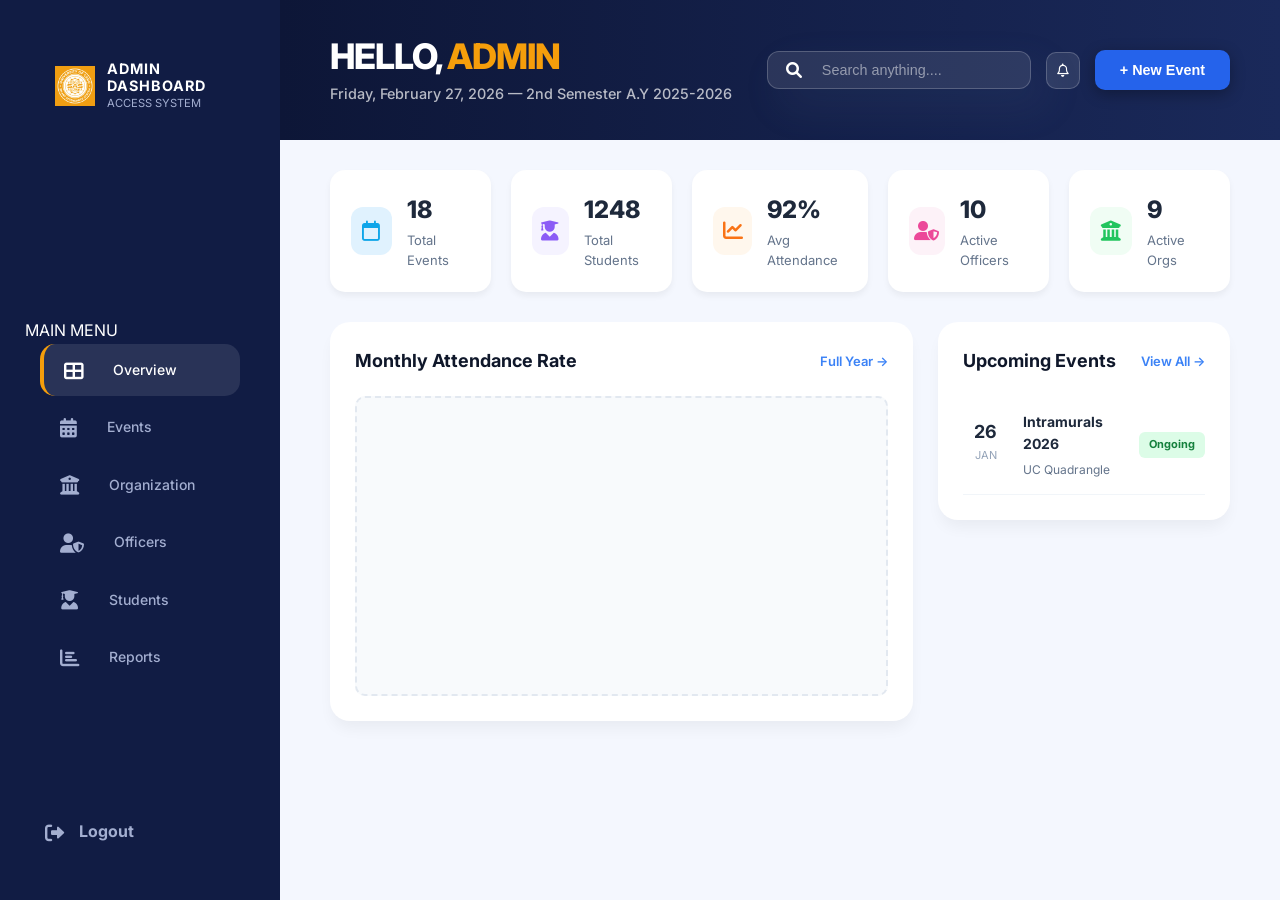
==== commit 11abdf6c: "ido now know" ====
--- a/admin-dashboard.html
+++ b/admin-dashboard.html
@@ -1,4 +1,3 @@
-<<<<<<< HEAD
 <!DOCTYPE html>
 <html lang="en">
 <head>
@@ -139,146 +138,3 @@
     </div>
     <script src="script.js"></script>
 </body>
-=======
-<!DOCTYPE html>
-<html lang="en">
-<head>
-    <meta charset="UTF-8">
-    <meta name="viewport" content="width=device-width, initial-scale=1.0">
-    <title>Admin Dashboard | UC Online Tatak Forms</title>
-    <link rel="stylesheet" href="style.css">
-    <link href="https://fonts.googleapis.com/css2?family=Inter:wght@400;500;600;700;800&display=swap" rel="stylesheet">
-    <link rel="stylesheet" href="https://cdnjs.cloudflare.com/ajax/libs/font-awesome/6.0.0/css/all.min.css">
-</head>
-<body class="dashboard-body">
-
-    <div class="dashboard-wrapper">
-        <aside class="sidebar">
-            <div class="sidebar-header">
-                <img src="655609284_1426759675272887_2726655014418430573_n.png"" alt="UC-SAS-Logo" class="side-logo">
-                <div class="side-title">
-                    <strong>ADMIN DASHBOARD</strong>
-                    <span>ACCESS SYSTEM</span>
-                </div>
-            </div>
-
-            <nav class="side-nav">
-                <p class="nav-label">MAIN MENU</p>
-                <a href="#" class="nav-item active" onclick="showSection('overview', this)">
-                    <i class="fas fa-th-large"></i> Overview
-                </a>
-                <a href="#" class="nav-item" onclick="showSection('events', this)">
-                    <i class="fas fa-calendar-alt"></i> Events
-                </a>
-                <a href="#" class="nav-item" onclick="showSection('organization', this)">
-                    <i class="fas fa-university"></i> Organization
-                </a>
-                <a href="#" class="nav-item" onclick="showSection('officers', this)">
-                    <i class="fas fa-user-shield"></i> Officers
-                </a>
-                <a href="#" class="nav-item" onclick="showSection('students', this)">
-                    <i class="fas fa-user-graduate"></i> Students
-                </a>
-                <a href="#" class="nav-item" onclick="showSection('reports', this)">
-                    <i class="fas fa-chart-bar"></i> Reports
-                </a>
-            </nav>
-
-            <div class="sidebar-footer">
-                <a href="login.html" class="logout-link">
-                    <i class="fas fa-sign-out-alt"></i> Logout
-                </a>
-            </div>
-        </aside>
-
-        <main class="main-content">
-            <header class="dashboard-header">
-                <div class="header-welcome">
-                    <h1 id="main-title">HELLO, <span class="text-gold">ADMIN</span></h1>
-                    <p id="sub-title">Friday, February 27, 2026 — 2nd Semester A.Y 2025-2026</p>
-                </div>
-                <div class="header-controls">
-                    <div class="search-box">
-                        <i class="fas fa-search"></i>
-                        <input type="text" id="search-input" placeholder="Search anything....">
-                    </div>
-                    <button class="icon-btn"><i class="far fa-bell"></i></button>
-                    <button class="btn-primary" id="action-btn">+ New Event</button>
-                </div>
-            </header>
-
-            <div id="dynamic-content">
-                </div>
-        </main>
-    </div>
-    <div id="logoutModal" class="modal-overlay" style="display: none;">
-        <div class="modal-content">
-            <div class="logout-icon-container">
-                <i class="fas fa-sign-out-alt"></i>
-            </div>
-            <h2>Confirm Logout</h2>
-            <p>You are about to sign out the<br><strong>UC Admin Access System</strong>.</p>
-            <div class="modal-actions">
-                <button id="stayLoggedIn" class="btn-secondary">Stay Logged In</button>
-                <button id="confirmLogout" class="btn-danger">Yes, Logout</button>
-            </div>
-        </div>
-    </div>
-    <div id="addOfficerModal" class="modal-overlay" style="display: none;">
-        <div class="modal-content add-form-modal">
-            <div class="modal-header-dark">
-                <h3>Add Officer</h3>
-                <p>Fill in the details below.</p>
-                <div class="avatar-upload-placeholder"></div>
-            </div>
-            <form id="officerForm" class="modal-body">
-                <div class="form-row">
-                    <div class="form-group">
-                        <label>FIRST NAME</label>
-                        <input type="text" id="offFirstName" placeholder="Enter first name" required>
-                    </div>
-                    <div class="form-group">
-                        <label>LAST NAME</label>
-                        <input type="text" id="offLastName" placeholder="Enter last name" required>
-                    </div>
-                </div>
-                <div class="form-group">
-                    <label>POSITION</label>
-                    <input type="text" id="offPosition" placeholder="e.g. President" required>
-                </div>
-                <div class="form-group">
-                    <label>ORGANIZATION</label>
-                    <select id="offOrg" required>
-                        <option value="PSITS">PSITS</option>
-                        <option value="SSG">SSG</option>
-                        <option value="CSPS">CSP-S</option>
-                    </select>
-                </div>
-                <div class="form-row">
-                    <div class="form-group">
-                        <label>TERM START</label>
-                        <input type="date" id="offStart" required>
-                    </div>
-                    <div class="form-group">
-                        <label>TERM END</label>
-                        <input type="date" id="offEnd" required>
-                    </div>
-                </div>
-                <div class="form-group">
-                    <label>STATUS</label>
-                    <select id="offStatus">
-                        <option value="Active">Active</option>
-                        <option value="Inactive">Inactive</option>
-                    </select>
-                </div>
-                <div class="modal-footer">
-                    <button type="submit" class="btn-save">Save officer</button>
-                    <button type="button" class="btn-cancel" onclick="closeModal('addOfficerModal')">Cancel</button>
-                </div>
-            </form>
-        </div>
-    </div>
-    <script src="script.js"></script>
-</body>
->>>>>>> 2e4bbd18f6441800bde2bc90aafeed9883c75c8c
-</html>
--- a/style.css
+++ b/style.css
@@ -1,5 +1,3 @@
-<<<<<<< HEAD
-
 h1 {
     font-size: clamp(3.5rem, 8vw, 5.5rem);
     font-weight: 800; 
@@ -2666,2230 +2664,255 @@
     font-size: 1.1rem;
     max-width: 600px;
     margin: 0 auto 30px;
-=======
-
-h1 {
-    font-size: clamp(3.5rem, 8vw, 5.5rem);
-    font-weight: 800; 
-    line-height: 1;
-    letter-spacing: -2px;
-    margin-bottom: 1.5rem;
-}
-
-h2 {
-    font-size: clamp(2.5rem, 5vw, 4rem);
-    font-weight: 700;
-    line-height: 1.1;
-    letter-spacing: -1px;
-}
-
-.description {
-    font-size: 1.25rem;
-    line-height: 1.6;
-    color: rgba(255, 255, 255, 0.7);
-    max-width: 550px;
-    margin-bottom: 2.5rem;
-}
-
-.feature-card h3 {
-    font-size: 1.5rem;
-    font-weight: 700;
-    margin: 1.5rem 0 0.5rem 0;
-    color: #0f172a;
-}
-
-.feature-card p {
-    font-size: 1rem;
-    line-height: 1.5;
-    color: #64748b;
-}
-
-.icon-box {
+}
+/* Ensure the modal is hidden by default */
+/* 1. The Link Styling */
+.forgot-link {
+    cursor: pointer;
+    transition: 0.2s;
+    color: #3b82f6; /* A nice blue so users know it's clickable */
+    text-decoration: none;
+}
+
+.forgot-link:hover {
+    color: #1e3a8a;
+    text-decoration: underline;
+}
+
+/* 2. The Dark Overlay (The background that covers the whole screen) */
+#forgotPasswordModal {
+    display: none; 
+    position: fixed;
+    z-index: 9999 !important; 
+    left: 0;
+    top: 0;
+    width: 100%;
+    height: 100%;
+    background-color: rgba(0, 0, 0, 0.6); /* Slightly darker for better focus */
+    backdrop-filter: blur(4px); /* Blurs the background login page */
+    
+    /* These two center the white box perfectly */
+    justify-content: center;
+    align-items: center;
+}
+
+/* 3. The White Box (This was what was missing in your screenshot!) */
+.confirm-modal-content {
+    background-color: #ffffff !important; /* Forces the box to be solid white */
+    padding: 2rem;
+    border-radius: 16px;
+    width: 90%;
+    max-width: 400px;
+    text-align: center;
+    box-shadow: 0 20px 25px -5px rgba(0, 0, 0, 0.2);
+    border: 1px solid #e2e8f0;
+}
+
+/* 4. Fix the text colors inside the modal */
+.confirm-modal-content h2 {
+    color: #1e293b; /* Dark slate for the title */
+    margin-bottom: 8px;
+}
+
+.confirm-modal-content p {
+    color: #64748b; /* Gray for the subtext */
+}
+
+/* 1. Stats Grid (The 5 cards at the top) */
+.stats-grid {
+    display: grid;
+    grid-template-columns: repeat(5, 1fr); /* 5 equal columns */
+    gap: 20px;
+    margin-bottom: 30px;
+}
+
+.stat-card {
+    background: #fff;
+    padding: 20px;
+    border-radius: 15px;
+    display: flex;
+    align-items: center;
+    gap: 15px;
+    box-shadow: 0 4px 6px rgba(0, 0, 0, 0.05);
+}
+
+.stat-icon {
     width: 48px;
     height: 48px;
     border-radius: 12px;
     display: flex;
     align-items: center;
     justify-content: center;
-    font-size: 1.2rem;
-}
-
-.blue-bg { background: #dbeafe; color: #2563eb; }
-.gold-bg { background: #fef3c7; color: #d97706; }
-.green-bg { background: #dcfce7; color: #16a34a; }
-.purple-bg { background: #f3e8ff; color: #9333ea; }
-
-
-.pill-badge {
-    display: inline-block;
-    padding: 6px 16px;
-    background: #eff6ff;
-    color: #1e40af;
-    border-radius: 50px;
-    font-size: 0.75rem;
+    font-size: 20px;
+}
+
+/* Icon Background Colors from your Image */
+.icon-blue { background: #e0f2fe; color: #0ea5e9; }
+.icon-purple { background: #f5f3ff; color: #8b5cf6; }
+.icon-orange { background: #fff7ed; color: #f97316; }
+.icon-pink { background: #fdf2f8; color: #ec4899; }
+.icon-green { background: #f0fdf4; color: #22c55e; }
+
+.stat-data .value {
+    display: block;
+    font-size: 24px;
+    font-weight: 800;
+    color: #1e293b;
+}
+
+.stat-data .label {
+    font-size: 13px;
+    color: #64748b;
+    margin: 0;
+}
+
+/* 2. Content Grid (Chart and Events side-by-side) */
+.content-grid {
+    display: grid;
+    grid-template-columns: 2fr 1fr; /* Chart takes 2/3, Events take 1/3 */
+    gap: 25px;
+    align-items: start;
+}
+
+.chart-container, .events-container {
+    background: #fff;
+    padding: 25px;
+    border-radius: 20px;
+    box-shadow: 0 10px 15px -3px rgba(0, 0, 0, 0.05);
+}
+
+.card-header {
+    display: flex;
+    justify-content: space-between;
+    align-items: center;
+    margin-bottom: 20px;
+}
+
+.card-header h3 {
+    font-size: 18px;
+    color: #0f172a;
     font-weight: 700;
-    text-transform: uppercase;
-    margin-bottom: 1.5rem;
-}
-
-.stats-section {
-    background-color: var(--navy-deep);
-}
-
-.stats-grid {
-    display: grid;
-    grid-template-columns: 1fr 1fr;
-    gap: 20px;
-}
-
-.stat-item {
-    background: rgba(255, 255, 255, 0.03);
-    border: 1px solid rgba(255, 255, 255, 0.08);
-    padding: 40px;
-    border-radius: 20px;
-    transition: background 0.3s ease;
-}
-
-.stat-item:hover {
-    background: rgba(255, 255, 255, 0.05);
-}
-
-.stat-num {
-    display: block;
-    font-size: 3.5rem;
-    font-weight: 800;
-    color: white;
-    margin-bottom: 5px;
-}
-
-.stat-label {
-    color: var(--text-dim);
-    font-size: 1rem;
-    font-weight: 500;
-}
-
-.how-it-works {
-    background-color: var(--white-bg);
-    color: var(--text-dark);
-}
-
-.centered-h2 {
-    text-align: center;
-    margin-bottom: 60px;
-}
-
-.steps-grid {
-    display: grid;
-    grid-template-columns: repeat(3, 1fr);
-    gap: 30px;
-    margin-top: 40px;
-}
-
-.step-card {
-    background: white;
-    padding: 40px 30px;
-    border-radius: 24px;
-    box-shadow: 0 10px 30px rgba(0,0,0,0.02);
-}
-
-.step-num {
-    background-color: var(--navy-deep);
-    color: white;
-    width: 44px;
-    height: 44px;
-    display: flex;
-    align-items: center;
-    justify-content: center;
-    border-radius: 10px;
-    font-weight: 800;
-    margin-bottom: 25px;
-}
-
-.step-mockup {
-    margin-top: 25px;
-    background: #eff6ff;
-    border: 1px dashed var(--uc-blue-bright);
-    color: var(--uc-blue-bright);
-    padding: 15px;
-    border-radius: 12px;
-    font-size: 0.85rem;
-    font-family: monospace;
-    text-align: center;
-}
-
-.success-mockup {
-    background: #f0fdf4;
-    border-color: #22c55e;
-    color: #16a34a;
-}
-
-.roles-section, .final-cta {
-    display: flex;
-    flex-direction: column;
-    align-items: center; 
-    justify-content: center; 
-    text-align: center;
-    width: 100%;
-}
-
-.content-wrapper, .cta-content {
-    max-width: 1100px;
-    width: 100%;
-    margin: 0 auto;
-}
-
-.center-header {
-    margin-bottom: 50px;
-}
-
-.center-header .description {
-    margin: 20px auto 0; 
-    max-width: 600px;
-}
-
-/* GRID CENTERING */
-.roles-grid {
-    display: grid;
-    grid-template-columns: repeat(3, 1fr);
-    gap: 30px;
-    justify-content: center;
-    width: 100%;
-}
-
-.final-cta {
-    background-color: var(--navy-darker);
-    padding: 150px 10%;
-}
-
-.cta-actions {
-    display: flex;
-    flex-direction: column;
-    align-items: center;
-    gap: 20px;
-    margin-top: 40px;
-}
-
-.secure-tag {
-    color: var(--success);
-    font-size: 0.85rem;
-    font-weight: 600;
-    letter-spacing: 0.5px;
-}
-
-.role-card:nth-child(1) { transition-delay: 0.1s; }
-.role-card:nth-child(2) { transition-delay: 0.2s; }
-.role-card:nth-child(3) { transition-delay: 0.3s; }
-
-.pill-badge.gold {
-    background: rgba(245, 158, 11, 0.1);
-    color: var(--uc-gold);
-}
-
-.roles-section {
-    background-color: var(--navy-deep);
-    text-align: center;
-}
-
-.roles-grid {
-    display: grid;
-    grid-template-columns: repeat(3, 1fr);
-    gap: 30px;
-    margin-top: 40px;
-}
-
-.role-card {
-    background: rgba(255, 255, 255, 0.04);
-    border: 1px solid rgba(255, 255, 255, 0.1);
-    padding: 50px 30px;
-    border-radius: 24px;
-    transition: all 0.4s cubic-bezier(0.175, 0.885, 0.32, 1.275);
-}
-
-.role-card:hover {
-    background: rgba(255, 255, 255, 0.07);
-    transform: translateY(-10px);
-    border-color: var(--uc-blue-bright);
-}
-
-.role-icon {
-    font-size: 2.5rem;
-    color: var(--uc-blue-bright);
-    margin-bottom: 20px;
-}
-
-.role-card h3 {
-    font-size: 1.8rem;
-    margin-bottom: 15px;
-}
-
-.role-pills {
-    display: flex;
-    justify-content: center;
-    gap: 10px;
-    margin: 20px 0;
-}
-
-.role-pills span {
-    background: rgba(255, 255, 255, 0.1);
-    padding: 5px 12px;
-    border-radius: 6px;
-    font-size: 0.75rem;
-    font-weight: 600;
-    color: var(--text-dim);
-}
-
-.btn-role {
-    width: 100%;
-    padding: 12px;
-    background: rgba(255, 255, 255, 0.08);
-    border: 1px solid rgba(255, 255, 255, 0.1);
-    color: white;
-    border-radius: 10px;
-    font-weight: 600;
-    cursor: pointer;
-    transition: 0.3s;
-}
-
-.btn-role:hover {
-    background: var(--uc-blue-bright);
-    border-color: var(--uc-blue-bright);
-}
-
-.final-cta {
-    background-color: var(--navy-darker);
-    padding: 120px 10%;
-    text-align: center;
-}
-
-.cta-box h2 {
-    font-size: 3.5rem;
-    margin-bottom: 15px;
-}
-
-.secure-tag {
-    display: block;
-    margin-top: 20px;
-    color: var(--success);
-    font-size: 0.85rem;
-    font-weight: 600;
-}
-
-.text-gold { color: var(--uc-gold); }
-
-.site-footer {
-    background-color: var(--navy-darker);
-    color: var(--text-dim);
-    padding: 80px 10% 40px;
-    border-top: 1px solid rgba(255, 255, 255, 0.05);
-}
-
-.footer-container {
-    display: grid;
-    grid-template-columns: 2fr 1fr 1fr 1.5fr;
-    gap: 60px;
-    margin-bottom: 60px;
-}
-
-.footer-brand .footer-desc {
-    margin-top: 20px;
-    font-size: 0.9rem;
-    line-height: 1.6;
-    max-width: 300px;
-}
-
-.footer-links h4 {
-    color: white;
-    font-size: 1rem;
-    margin-bottom: 25px;
-    font-weight: 700;
-}
-
-.footer-links a {
-    display: block;
-    color: var(--text-dim);
-    text-decoration: none;
-    margin-bottom: 12px;
-    font-size: 0.9rem;
-    transition: color 0.3s;
-}
-
-.footer-links a:hover {
-    color: var(--uc-blue-bright);
-}
-
-.social-icons {
-    margin-top: 20px;
-    display: flex;
-    gap: 15px;
-    font-size: 1.2rem;
-}
-
-.footer-bottom {
-    padding-top: 40px;
-    border-top: 1px solid rgba(255, 255, 255, 0.05);
-    text-align: center;
-    font-size: 0.8rem;
-}
-
-@media (max-width: 992px) {
-    .footer-container {
-        grid-template-columns: 1fr 1fr;
-        gap: 40px;
-    }
-}
-
-@media (max-width: 576px) {
-    .footer-container {
-        grid-template-columns: 1fr;
-    }
-}
-
-:root {
-    --navy-deep: #121e4b;
-    --navy-darker: #0d1637;
-    --uc-blue-bright: #2563eb;
-    --uc-gold: #f59e0b;
-    --white-bg: #f8fafc;
-    --text-dim: #94a3b8;
-}
-
-/* RESET & BASE */
-* { box-sizing: border-box; margin: 0; padding: 0; }
-html { scroll-behavior: smooth; }
-body { 
-    font-family: 'Inter', sans-serif; 
-    background-color: var(--navy-deep); 
-    color: white;
-    overflow-x: hidden;
-}
-
-.navbar {
-    position: fixed;
-    top: 0;
-    left: 0;
-    width: 100%;
-    height: 80px;
-    display: flex;
-    align-items: center;
-    background: rgba(13, 22, 55, 0.85); /* Deep navy with transparency */
-    backdrop-filter: blur(12px); /* Modern glass effect */
-    border-bottom: 1px solid rgba(255, 255, 255, 0.08);
-    z-index: 2000;
-}
-
-.nav-container {
-    display: flex;
-    justify-content: space-between;
-    align-items: center;
-    width: 100%;
-    padding: 0 8%;
-}
-
-.logo {
-    display: flex;
-    align-items: center;
-    gap: 12px;
-    flex: 1; 
-}
-
-.logo-icon img {
-    height: 40px;
-    width: auto;
-}
-
-.logo-text {
-    display: flex;
-    flex-direction: column;
-    line-height: 1.2;
-}
-
-.logo-text strong {
-    color: white;
-    font-size: 1.1rem;
-    letter-spacing: -0.5px;
-}
-
-.logo-text span {
-    color: var(--text-dim);
-    font-size: 0.75rem;
-    text-transform: uppercase;
-    font-weight: 600;
-}
-
-.nav-links {
-    display: flex;
-    list-style: none;
-    gap: 32px;
-    flex: 2; 
-    justify-content: center;
-}
-
-.nav-links a {
-    text-decoration: none;
-    color: var(--text-dim);
-    font-size: 0.95rem;
-    font-weight: 500;
-    transition: color 0.3s ease;
-}
-
-.nav-links a:hover {
-    color: white;
-}
-
-.nav-actions {
-    display: flex;
-    justify-content: flex-end;
-    flex: 1; 
-}
-
-.btn-get-started {
-    background-color: var(--uc-gold);
-    color: #000;
-    padding: 10px 22px;
-    border-radius: 8px;
-    font-weight: 700;
-    font-size: 0.9rem;
-    border: none;
-    cursor: pointer;
-    transition: transform 0.2s ease, filter 0.2s ease;
-}
-
-.btn-get-started:hover {
-    transform: translateY(-2px);
-    filter: brightness(1.1);
-}
-
-@media (max-width: 1024px) {
-    .nav-links {
-        display: none; 
-    }
-}
-
-section {
-    width: 100%; min-height: 100vh;
-    padding: 140px 10%;
-    display: flex; align-items: center;
-    box-sizing: border-box;
-}
-
-.features-section, .how-it-works { background: var(--white-bg); color: #0f172a; }
-
-.hero { background: radial-gradient(circle at 85% 50%, rgba(37, 99, 235, 0.15), transparent), var(--navy-deep); }
-.hero h1 { font-size: clamp(3rem, 7vw, 5rem); line-height: 1.1; margin-bottom: 1.5rem; }
-.highlight { color: var(--uc-gold); }
-.description { color: var(--text-dim); font-size: 1.2rem; max-width: 600px; margin-bottom: 2rem; }
-
-.section-layout { display: grid; grid-template-columns: 1fr 1.5fr; gap: 60px; width: 100%; }
-.feature-grid, .steps-container { display: grid; grid-template-columns: repeat(auto-fit, minmax(250px, 1fr)); gap: 20px; }
-
-.feature-card, .step-card {
-    background: white; padding: 40px; border-radius: 20px;
-    border: 1px solid #e2e8f0; box-shadow: 0 10px 30px rgba(0,0,0,0.03);
-}
-
-.step-num {
-    background: var(--navy-deep); color: white;
-    width: 40px; height: 40px; border-radius: 8px;
-    display: flex; align-items: center; justify-content: center; font-weight: bold; margin-bottom: 20px;
-}
-
-.btn-primary { background: var(--uc-blue-bright); color: white; border: none; padding: 15px 30px; border-radius: 10px; font-weight: 600; cursor: pointer; text-decoration: none; }
-.btn-gold { background: var(--uc-gold); color: black; border: none; padding: 10px 20px; border-radius: 8px; font-weight: 700; cursor: pointer; }
-.btn-outline { background: transparent; color: white; border: 1px solid rgba(255,255,255,0.3); padding: 15px 30px; border-radius: 10px; text-decoration: none; margin-left: 10px; }
-
-.reveal { opacity: 0; transform: translateY(40px); transition: 1s cubic-bezier(0.17, 0.67, 0.83, 0.67); }
-.reveal.active { opacity: 1; transform: translateY(0); }
-
-.stats-container { display: flex; justify-content: space-around; width: 100%; text-align: center; }
-.stat-num { font-size: 4rem; font-weight: 800; display: block; }
-.text-blue { color: var(--uc-blue-bright); }
-.pill-badge { background: rgba(37, 99, 235, 0.1); color: var(--uc-blue-bright); padding: 5px 15px; border-radius: 20px; font-size: 0.8rem; font-weight: 700; }
-.final-cta { flex-direction: column; text-align: center; background: var(--navy-darker); }
-.footer { padding: 40px; text-align: center; color: var(--text-dim); border-top: 1px solid rgba(255,255,255,0.05); }
-
-.login-split-page {
-    margin: 0;
-    height: 100vh;
-    background-color: #2563eb;
-    display: flex;
-    overflow: hidden;
-}
-
-.login-wrapper {
-    display: flex;
-    width: 100%;
-}
-
-.brand-hero {
-    flex: 1.2;
-    display: flex;
-    align-items: center;
-    padding-left: 10%;
-    background: radial-gradient(circle at top left, #3b82f6, #1e40af);
-}
-
-.brand-logo-row {
-    display: flex;
-    align-items: center;
-    gap: 15px;
-    margin-bottom: 40px;
-}
-
-.main-logo { height: 80px; }
-
-.brand-text strong {
-    display: block;
-    font-size: 2rem;
-    color: #0f172a;
-}
-
-.brand-hero h1 {
-    font-size: 3.5rem;
-    font-weight: 800;
-    color: white;
-    line-height: 1.1;
-    margin-bottom: 24px;
-}
-
-.text-gold { color: #f59e0b; }
-
-.brand-subtext {
-    font-size: 1.25rem;
-    color: rgba(255,255,255,0.9);
-    max-width: 450px;
-}
-
-.form-container {
-    flex: 1;
-    display: flex;
-    align-items: center;
-    justify-content: center;
-    padding-right: 5%;
-}
-
-.white-login-card {
-    background: white;
-    padding: 60px 45px;
-    border-radius: 40px;
-    width: 100%;
-    max-width: 480px;
-    box-shadow: 0 25px 50px rgba(0,0,0,0.1);
-}
-
-.role-tabs {
-    display: grid;
-    grid-template-columns: repeat(3, 1fr);
-    background: #e2e8f0;
-    padding: 5px;
-    border-radius: 12px;
-    margin: 15px 0 35px;
-}
-
-.role-tab {
-    border: none;
-    padding: 10px;
-    background: transparent;
-    font-weight: 600;
-    color: #64748b;
-    cursor: pointer;
-    border-radius: 8px;
-}
-
-.role-tab.active {
-    background: white;
-    color: #0f172a;
-    box-shadow: 0 2px 4px rgba(0,0,0,0.05);
-}
-
-.input-field { margin-bottom: 25px; }
-.input-field label {
-    display: block;
-    font-weight: 700;
-    color: #475569;
-    margin-bottom: 8px;
-}
-
-.input-field input {
-    width: 100%;
-    padding: 15px;
-    border: 1px solid #e2e8f0;
-    background: #f8fafc;
-    border-radius: 12px;
-    font-size: 1rem;
-}
-
-
-.btn-signin {
-    width: 100%;
-    background-color: #1e3a8a; 
-    color: white;
-    padding: 18px;
-    border-radius: 12px;
-    font-weight: 700;
-    border: none;
-    margin-top: 10px;
-    cursor: pointer;
-}
-
-.forgot-link {
-    display: block;
-    text-align: center;
-    margin-top: 25px;
-    color: #2563eb;
+}
+
+.view-all-link {
+    font-size: 13px;
+    color: #3b82f6;
     text-decoration: none;
     font-weight: 600;
 }
 
-.card-footer {
+/* 3. Event List Items */
+.event-item {
+    display: flex;
+    align-items: center;
+    padding: 15px 0;
+    border-bottom: 1px solid #f1f5f9;
+}
+
+.event-date {
     text-align: center;
-    margin-top: 40px;
-    color: #94a3b8;
-    font-size: 0.85rem;
-}
-
-.content-grid {
-    display: grid;
-    grid-template-columns: 1.8fr 1fr;
-    align-items: start;
-}
-
-.chart-container, .events-container {
-    background: white;
-    padding: 35px;
-    border-radius: 32px;
-    box-shadow: 0 4px 20px rgba(0,0,0,0.03);
-}
-
-.container-header {
-    display: flex;
-    justify-content: space-between;
-    align-items: center;
-    margin-bottom: 30px;
-}
-
-.container-header h3 {
-    font-size: 1.25rem;
-    font-weight: 700;
-    margin: 0;
-}
-
-.view-link {
-    color: var(--uc-blue);
-    text-decoration: none;
-    font-size: 0.85rem;
-    font-weight: 600;
-}
-
-.bar-chart-visual {
-    display: flex;
-    align-items: flex-end; 
-    justify-content: space-between;
-    height: 300px; 
-    padding: 20px 10px 40px;
-    border-bottom: 2px solid #f1f5f9;
-    position: relative;
-}
-
-.bar-chart-visual::before {
-    content: '';
-    position: absolute;
-    top: 0; left: 0; width: 100%; height: 100%;
-    background-image: linear-gradient(#f1f5f9 1px, transparent 1px);
-    background-size: 100% 50px;
-    z-index: 0;
-}
-
-.bar-group {
-    display: flex;
-    flex-direction: column;
-    align-items: center;
-    width: 12%;
-    height: 100%;
-    justify-content: flex-end;
-    z-index: 1;
-}
-
-.bar {
-    width: 100%;
-    background: var(--uc-blue);
-    border-radius: 12px; 
-    transition: transform 0.3s ease;
-    cursor: pointer;
-}
-
-.bar:hover {
-    transform: scaleX(1.05);
-    filter: brightness(1.1);
-}
-
-.bar-group span {
-    margin-top: 15px;
-    font-size: 0.8rem;
-    font-weight: 600;
-    color: #64748b;
-}
-
-.bar-group:nth-child(3) .bar, 
-.bar-group:nth-child(4) .bar {
-    background: #4CC97C;
-}
-
-.bar-group:nth-child(2) .bar {
-    background: #2D5B8B; 
-}
-
-.event-list {
-    display: flex;
-    flex-direction: column;
-}
-
-.event-row {
-    display: flex;
-    align-items: center;
-    gap: 20px;
-    padding: 20px 0;
-    border-bottom: 1px solid #f8fafc;
-}
-
-.event-row:last-child {
-    border-bottom: none;
-}
-
-.date-box {
-    text-align: center;
-    min-width: 50px;
-    background: #f8fafc;
-    padding: 8px;
-    border-radius: 12px;
-}
-
-.date-box strong {
+    margin-right: 15px;
+    min-width: 45px;
+}
+
+.event-date strong {
     display: block;
-    font-size: 1.2rem;
+    font-size: 18px;
     color: #1e293b;
     line-height: 1;
 }
 
-.date-box span {
-    font-size: 0.7rem;
+.event-date span {
+    font-size: 11px;
+    color: #94a3b8;
     text-transform: uppercase;
+}
+
+.event-info h4 {
+    font-size: 14px;
+    margin-bottom: 2px;
+    color: #1e293b;
+}
+
+.event-info p {
+    font-size: 12px;
+    color: #64748b;
+}
+
+/* Status Tags */
+.status-tag {
+    margin-left: auto;
+    padding: 4px 10px;
+    border-radius: 6px;
+    font-size: 11px;
     font-weight: 700;
-    color: var(--uc-blue);
-}
-
-.event-info h4 {
-    margin: 0;
-    font-size: 1rem;
-    font-weight: 700;
-}
-
-.event-info p {
-    margin: 4px 0 0;
-    color: #94a3b8;
-    font-size: 0.85rem;
-}
-
-.status {
-    margin-left: auto;
-    font-size: 0.7rem;
-    padding: 5px 12px;
-    border-radius: 20px;
-    font-weight: 800;
-    text-transform: uppercase;
-}
-
-.status.ongoing { background: #dcfce7; color: #15803d; }
-.status.soon { background: #fef3c7; color: #b45309; }
-.status.upcoming { background: #e0f2fe; color: #0369a1; }
-
-:root {
-    --navy-sidebar: #0D1637;   
-    --uc-blue: #2563eb;        
-    --uc-gold: #f59e0b;      
-    --bg-light: #F4F7FE;     
-    --white: #ffffff;
-}
-
-.dashboard-body {
-    margin: 0;
-    background-color: var(--bg-light);
-    font-family: 'Inter', sans-serif;
-}
-
-.dashboard-wrapper {
-    display: flex;            
-    min-height: 100vh;
-}
-
-
-.sidebar {
-    width: 280px;
-    background-color: var(--navy-sidebar);
-    color: var(--white);
-    display: flex;
-    flex-direction: column;
-    padding: 30px 0;
-    position: sticky;
-    top: 0;
-    height: 100vh;
-}
-
-.sidebar-header {
-    padding: 0 30px 40px;
-    display: flex;
-    align-items: center;
-    gap: 12px;
-}
-
-.side-logo { height: 40px; }
-
-.nav-item {
-    display: flex;
-    align-items: center;
-    padding: 15px 30px;
-    color: #94a3b8;
-    text-decoration: none;
-    gap: 15px;
-    transition: 0.3s;
-}
-
-.nav-item.active {
-    background: rgba(255, 255, 255, 0.1);
-    color: var(--white);
-    border-left: 4px solid var(--uc-gold); 
-}
-
-.main-content {
-    flex: 1;                 
-    padding: 40px 50px;
-}
-
-.dashboard-header {
-    display: flex;
-    justify-content: space-between;
-    align-items: center;
-    margin-bottom: 35px;
-}
-
-.text-gold { color: var(--uc-gold); font-weight: 800; }
-
-.stats-grid {
+}
+
+.status-tag.ongoing { background: #dcfce7; color: #15803d; }
+
+/* 4. Chart Placeholder Styling */
+.chart-placeholder {
+    width: 100%;
+    height: 300px;
+    background: #f8fafc; /* Light gray until you add real charts */
+    border-radius: 10px;
+    border: 2px dashed #e2e8f0;
+}
+
+/* Layout for the 3 summary cards in Events */
+.events-view .stats-grid {
     display: grid;
-    grid-template-columns: repeat(5, 1fr); 
+    grid-template-columns: repeat(3, 1fr); /* 3 columns for Events view */
     gap: 20px;
-    margin-bottom: 40px;
-}
-
-.stat-card {
-    background: var(--white);
-    padding: 20px;
-    border-radius: 20px;
-    display: flex;
-    align-items: center;
-    gap: 15px;
-    box-shadow: 0 10px 30px rgba(0, 0, 0, 0.03); 
-}
-
-.stat-icon {
-    width: 45px;
-    height: 45px;
-    border-radius: 12px;
-    display: flex;
-    align-items: center;
-    justify-content: center;
-}
-
-.icon-blue { background: #eef2ff; color: #4f46e5; }
-.icon-purple { background: #f5f3ff; color: #7c3aed; }
-.icon-orange { background: #fff7ed; color: #ea580c; }
-.icon-pink { background: #fdf2f8; color: #db2777; }
-.icon-green { background: #f0fdf4; color: #16a34a; }
-
-.stat-data .value { font-size: 1.6rem; font-weight: 800; display: block; }
-.stat-data .label { color: #64748b; font-size: 0.8rem; margin: 0; }
-
-.content-grid {
-    display: grid;
-    grid-template-columns: 1.8fr 1fr; 
-    gap: 30px;
-}
-
-.chart-container, .events-container {
-    background: var(--white);
-    padding: 30px;
-    border-radius: 28px;
-    box-shadow: 0 10px 30px rgba(0, 0, 0, 0.03);
-}
-
-.bar-chart-visual {
-    display: flex;
-    align-items: flex-end;
-    justify-content: space-between;
-    height: 250px;            
-    margin-top: 30px;
-    border-bottom: 2px solid #f1f5f9;
-}
-
-.bar-group {
-    display: flex;
-    flex-direction: column;
-    align-items: center;
-    width: 12%;
-    height: 100%;
-    justify-content: flex-end;
-}
-
-.bar {
-    width: 100%;
-    background: var(--uc-blue);
-    border-radius: 8px;      
-    min-height: 20px;       
-}
-
-.bar-group:nth-child(3) .bar, 
-.bar-group:nth-child(4) .bar { background: #4CC97C; } 
-.bar-group span {
-    margin-top: 10px;
-    font-size: 0.75rem;
-    color: #94a3b8;
-    font-weight: 600;
-}
-
-:root {
-
-    --navy-sidebar: #0D1637;    
-    --uc-blue: #2563EB;         
-    --uc-gold: #F59E0B;        
-    --bg-light: #F4F7FE;      
-    
-    /* Status Colors */
-    --status-green: #10B981;   
-    --status-yellow: #FBBF24;   
-    --status-blue: #3B82F6;     
-
-    --white: #FFFFFF;
-    --text-main: #1E293B;
-    --text-dim: #94A3B8;
-}
-
-.dashboard-body {
-    background-color: var(--bg-light);
-    color: var(--text-main);
-    margin: 0;
-    font-family: 'Inter', sans-serif;
-}
-
-.sidebar {
-    background-color: var(--navy-sidebar);
-    width: 280px;
-    height: 100vh;
-    color: var(--white);
-}
-
-.nav-item {
-    color: var(--text-dim);
-    transition: 0.3s;
-}
-
-.nav-item.active {
-    background: rgba(255, 255, 255, 0.1);
-    color: var(--white);
-    border-left: 4px solid var(--uc-gold); 
-}
-
-.text-gold {
-    color: var(--uc-gold);
-}
-
-.btn-primary {
-    background-color: var(--uc-blue);
-    color: var(--white);
-    border: none;
-    padding: 12px 24px;
-    border-radius: 12px;
-    font-weight: 600;
-    cursor: pointer;
-    box-shadow: 0 4px 14px rgba(37, 99, 235, 0.3); 
-}
-
-.data-table thead th {
-    background-color: #F8FAFC;
-    color: var(--text-dim);
-    text-transform: uppercase;
-    font-size: 0.75rem;
-    letter-spacing: 1px;
-}
-
-.data-table tr {
-    border-bottom: 1px solid #F1F5F9;
-    background-color: var(--white);
-}
-
-
-.progress-bg {
-    background: #E2E8F0;
-    border-radius: 10px;
-    height: 8px;
-    width: 100%;
-}
-
-.progress-fill {
-    background: var(--uc-blue); 
-    height: 100%;
-    border-radius: 10px;
-}
-
-
-.org-card {
-    background: var(--white);
-    border-radius: 20px;
-    padding: 25px;
-    box-shadow: 0 4px 20px rgba(0, 0, 0, 0.05);
-    border-top: 5px solid var(--uc-blue); 
-}
-
-:root {
-    --navy: #0D1637;
-    --uc-blue: #2563EB;
-    --uc-gold: #F59E0B;
-    --bg-light: #F4F7FE;
-    --white: #ffffff;
-}
-
-body {
-    background-color: var(--bg-light);
-    font-family: 'Inter', sans-serif;
-    margin: 0;
-}
-
-.dashboard-wrapper {
-    display: flex;
-    min-height: 100vh;
-}
-
-.sidebar {
-    width: 280px;
-    background-color: var(--navy);
-    color: white;
-    padding: 30px 0;
-    position: fixed;
-    height: 100vh;
-}
-
-.nav-item {
-    display: flex;
-    align-items: center;
-    padding: 15px 30px;
-    color: #94a3b8;
-    text-decoration: none;
-    font-weight: 500;
-    transition: 0.3s;
-}
-
-.nav-item.active {
-    background: rgba(255, 255, 255, 0.1);
-    color: white;
-    border-left: 4px solid var(--uc-gold); 
-}
-
-
-.main-content {
-    flex: 1;
-    margin-left: 280px;
-    padding: 40px 50px;
-}
-
-.dashboard-header {
-    display: flex;
-    justify-content: space-between; 
-    align-items: center;
-    margin-bottom: 40px;
-}
-
-.header-welcome h1 {
-    font-size: 2.2rem;
-    font-weight: 800;
-    color: #0D1637;
-    margin: 0;
-}
-
-.text-gold {
-    color: var(--uc-gold);
-}
-
-.header-controls {
-    display: flex;
-    align-items: center;
-    gap: 15px;
-}
-
-.search-box {
-    background: var(--white);
-    padding: 10px 20px;
-    border-radius: 12px; 
-    display: flex;
-    align-items: center;
-    box-shadow: 0 2px 10px rgba(0,0,0,0.02);
-}
-
-.search-box input {
-    border: none;
-    outline: none;
-    width: 200px;
-    font-size: 0.9rem;
-}
-
-.btn-primary {
-    background-color: var(--uc-blue);
-    color: white;
-    border: none;
-    padding: 12px 24px;
-    border-radius: 12px;
-    font-weight: 600;
-    cursor: pointer;
-    box-shadow: 0 4px 12px rgba(37, 99, 235, 0.2);
-}
-
-
-.stats-grid {
-    display: grid;
-    grid-template-columns: repeat(5, 1fr);
-    gap: 20px;
-}
-
-.stat-card {
-    background: var(--white);
-    padding: 25px;
-    border-radius: 24px; 
-    display: flex;
-    align-items: center;
-    gap: 15px;
-    box-shadow: 0 4px 20px rgba(0,0,0,0.03);
-}
-
-.stat-data .value {
-    font-size: 1.8rem;
-    font-weight: 800;
-    display: block;
-}
-
-.stat-data .label {
-    color: #64748b;
-    font-size: 0.85rem;
-}
-
-:root {
-    --navy-sidebar: #0D1637;    
-    --uc-blue: #2563EB;         
-    --uc-gold: #F59E0B;      
-    
-  
-    --bg-main-content: #F4F7FE; /* The subtle blueish tint for the body */
-    --white: #FFFFFF;           /* Pure white for the cards to create depth */
-    
-    --text-navy: #1B2559;       /* Deep navy for text headers */
-    --text-grey: #A3AED0;       /* Muted blue-grey for sub-headers */
-}
-
-/* --- 2. GLOBAL BACKGROUND --- */
-body {
-    background-color: var(--bg-main-content); /* Applies the blueish tint */
-    margin: 0;
-    font-family: 'Inter', sans-serif;
-}
-
-/* --- 3. THE HEADER (EXACT ALIGNMENT) --- */
-.dashboard-header {
-    display: flex;
-    justify-content: space-between; /* Pushes Welcome left and Search right */
-    align-items: center;
-    padding: 20px 0 40px 0;
-}
-
-/* Welcome Text Styling */
-.header-welcome h1 {
-    font-size: 2.2rem;
-    font-weight: 800;
-    color: var(--text-navy); /* Darker navy for better contrast */
-    margin: 0;
-}
-
-.header-welcome p {
-    color: var(--text-grey); /* Blueish-grey for the date/semester */
-    font-size: 0.9rem;
-    font-weight: 500;
-    margin-top: 4px;
-}
-
-/* --- 4. THE BLUEISH SEARCH BAR --- */
-.header-controls {
-    display: flex;
-    align-items: center;
-    gap: 12px; /* Spacing between search, bell, and button */
-}
-
-.search-box {
-    background: var(--white);
-    border-radius: 14px; /* Highly rounded corners */
-    padding: 10px 18px;
-    display: flex;
-    align-items: center;
-    box-shadow: 14px 17px 40px 4px rgba(112, 144, 176, 0.08); /* Soft blueish shadow */
-}
-
-.search-box input {
-    background: transparent;
-    border: none;
-    outline: none;
-    padding-left: 10px;
-    color: var(--text-navy);
-    width: 220px;
-}
-
-/* The Bell and Button */
-.notification-btn {
-    background: var(--white);
-    border: none;
-    border-radius: 12px;
-    padding: 10px;
-    color: var(--text-grey);
-    cursor: pointer;
-}
-
-.btn-primary {
-    background-color: var(--uc-blue); /* The vibrant blue */
-    color: var(--white);
-    border: none;
-    padding: 12px 24px;
-    border-radius: 12px;
-    font-weight: 700;
-    box-shadow: 0px 4px 20px rgba(37, 99, 235, 0.25); /* Subtle blue glow */
-}
-
-/* --- THE TOP HEADER AREA --- */
-.dashboard-header {
-    /* Exact Gradient from Image f82a97: Deep Navy to Lighter Navy */
-    background: linear-gradient(90deg, #0D1637 0%, #1A295A 100%); 
-    padding: 25px 50px; /* Generous spacing */
-    margin: -40px -50px 40px -50px; /* Pulls header to edges of main content */
-    display: flex;
-    justify-content: space-between;
-    align-items: center;
-    color: white; /* Ensures text is readable over dark blue */
-}
-
-/* Welcome Text Styling */
-.header-welcome h1 {
-    font-size: 2.2rem;
-    font-weight: 800;
-    margin: 0;
-    letter-spacing: -0.5px;
-}
-
-.text-gold {
-    color: #F59E0B; /* UC Gold */
-}
-
-.header-welcome p {
-    color: rgba(255, 255, 255, 0.6); /* Semi-transparent white for the date */
-    font-size: 0.85rem;
-    margin-top: 5px;
-}
-
-/* --- THE SEARCH & CONTROLS --- */
-.header-controls {
-    display: flex;
-    align-items: center;
-    gap: 15px;
-}
-
-.search-box {
-    /* Semi-transparent blue background to blend with header */
-    background: rgba(255, 255, 255, 0.1); 
-    border: 1px solid rgba(255, 255, 255, 0.2);
-    padding: 8px 15px;
-    border-radius: 10px;
-    display: flex;
-    align-items: center;
-}
-
-.search-box input {
-    background: transparent;
-    border: none;
-    outline: none;
-    color: white;
-    font-size: 0.9rem;
-    width: 200px;
-}
-
-.search-box input::placeholder {
-    color: rgba(255, 255, 255, 0.5);
-}
-
-.notification-btn {
-    background: rgba(255, 255, 255, 0.1);
-    border: 1px solid rgba(255, 255, 255, 0.2);
-    color: white;
-    padding: 10px;
-    border-radius: 10px;
-    cursor: pointer;
-}
-
-.btn-primary {
-    background-color: #2563EB;
-    color: white;
-    border: none;
-    padding: 12px 25px;
-    border-radius: 10px;
-    font-weight: 600;
-    box-shadow: 0 4px 15px rgba(0, 0, 0, 0.2);
-}
-.header-welcome h1 {
-    color: #0D1637; 
-    font-size: 2.5rem;
-    font-weight: 800; 
-    margin: 0;
-    letter-spacing: -1.2px; 
-    line-height: 1.2;
-}
-
-.text-gold {
-    color: #F59E0B; 
-    text-transform: uppercase;
-}
-
-.header-welcome p {
-    color: #dddedf; 
-    font-size: 0.95rem;
-    font-weight: 500;
-    margin-top: 8px;
-}
-
-.search-box input {
-    border: none;
-    outline: none;
-    background: transparent;
-    color: #1A202C; 
-    font-size: 0.9rem;
-    font-weight: 400;
-    width: 220px;
-}
-
-.search-box input::placeholder {
-    color: #A0AEC0; 
-}
-
-.btn-primary {
-    background-color: #2563EB;
-    color: #FFFFFF; 
-    border: none;
-    padding: 12px 24px;
-    border-radius: 12px;
-    font-weight: 700;
-    font-size: 0.9rem;
-    cursor: pointer;
-}
-
-.sidebar-header {
-    padding: 0 30px 40px;
-    display: flex;
-    align-items: center;
-    gap: 15px; 
-}
-
-.side-logo {
-    height: 50px;    
-    width: 50px;
-    object-fit: contain;
-
-}
-
-.side-title strong {
-    display: block;
-    font-size: 0.85rem;
-    color: #FFFFFF;
-    letter-spacing: 0.5px;
-    line-height: 1.2;
-}
-
-.side-title span {
-    font-size: 0.65rem;
-    color: #94A3B8; 
-    text-transform: uppercase;
-    display: block;
-}
-
-.dashboard-header {
-    background-color: #0D1637; 
-    padding: 35px 50px;
-    margin: -40px -50px 30px -50px; 
-    display: flex;
-    justify-content: space-between;
-    align-items: center;
-}
-
-
-.header-welcome h1 {
-    font-size: 2.2rem;
-    font-weight: 800;
-    color: #FFFFFF !important; 
-    margin: 0;
-    letter-spacing: -1px;
-}
-
-.text-gold {
-    color: #F59E0B !important; 
-}
-
-.header-welcome p {
-    color: rgba(255, 255, 255, 0.7); 
-    font-size: 0.9rem;
-    margin-top: 5px;
-}
-
-.sidebar-header {
-    padding: 20px 30px 40px;
-    display: flex;
-    align-items: center;
-    gap: 15px;
-}
-
-.side-logo {
-    height: 50px; 
-    width: 50px;
-    object-fit: contain;
-    display: block; 
-}
-
-.side-title strong {
-    display: block;
-    font-size: 0.85rem;
-    color: #FFFFFF;
-    line-height: 1.2;
-}
-
-.side-title span {
-    font-size: 0.65rem;
-    color: #94A3B8;
-    text-transform: uppercase;
-}
-
-.header-controls {
-    display: flex;
-    align-items: center;
-    gap: 15px;
-}
-
-.search-box {
-    background: rgba(255, 255, 255, 0.1); 
-    border: 1px solid rgba(255, 255, 255, 0.2);
-    padding: 10px 18px;
-    border-radius: 12px;
-    display: flex;
-    align-items: center;
-}
-
-.search-box i {
-    color: #FFFFFF;
-    margin-right: 10px;
-}
-
-.search-box input {
-    background: transparent;
-    border: none;
-    outline: none;
-    color: #FFFFFF; 
-    width: 200px;
-}
-
-.search-box input::placeholder {
-    color: rgba(255, 255, 255, 0.5);
-}
-
-.icon-btn {
-    background: rgba(255, 255, 255, 0.1);
-    border: 1px solid rgba(255, 255, 255, 0.2);
-    color: white;
-    padding: 10px;
-    border-radius: 10px;
-    cursor: pointer;
-}
-
-.btn-primary {
-    background-color: #2563EB;
-    color: white;
-    border: none;
-    padding: 12px 25px;
-    border-radius: 10px;
-    font-weight: 700;
-    box-shadow: 0 4px 15px rgba(0, 0, 0, 0.3);
-}
-
-.dashboard-body {
-    background-color: #F4F7FE;
-    font-family: 'Inter', sans-serif;
-}
-
+    margin-bottom: 30px;
+}
+
+/* Two-column layout: Table (left) and Coming Up (right) */
 .events-main-grid {
     display: grid;
-    grid-template-columns: 2.2fr 1fr;
+    grid-template-columns: 2.5fr 1fr; /* Table takes more space */
     gap: 25px;
-    margin: 25px 0;
-    align-items: start;
 }
 
 .white-container {
-    background: #FFFFFF;
+    background: #fff;
+    padding: 25px;
     border-radius: 20px;
-    padding: 25px;
-    box-shadow: 0px 4px 25px rgba(0, 0, 0, 0.05);
-}
-.container-header {
-    display: flex;
-    justify-content: space-between;
-    align-items: center;
-    margin-bottom: 20px;
-}
-
-.container-header h3 {
-    color: #1B2559;
-    font-size: 1.2rem;
-    font-weight: 700;
-}
-
-.view-link {
-    color: #4318FF;
-    text-decoration: none;
-    font-size: 0.85rem;
-    font-weight: 600;
-}
-
-.data-table {
-    width: 100%;
-    border-collapse: collapse;
-}
-
-.data-table th {
-    text-align: left;
-    font-size: 0.75rem;
-    color: #A3AED0;
-    letter-spacing: 0.05em;
-    padding: 12px 10px;
-    border-bottom: 1px solid #E9EDF7;
-}
-
-.data-table td {
-    padding: 15px 10px;
-    font-size: 0.85rem;
-    color: #1B2559;
-    border-bottom: 1px solid #F4F7FE;
-}
-
-/* Status Pill Badges */
-.status {
-    padding: 5px 12px;
-    border-radius: 10px;
-    font-size: 0.7rem;
-    font-weight: 700;
-}
-
-.status.upcoming { background: #E0F2FE; color: #0369A1; }
-.status.ongoing { background: #DCFCE7; color: #15803D; }
-.status.done { background: #F1F5F9; color: #64748B; }
-
-/* Layout for Organization Grid */
-.org-main-grid {
-    display: grid;
-    grid-template-columns: 2fr 1fr;
-    gap: 25px;
-    margin-top: 25px;
-}
-
-/* Organization Cards Grid (Left side) */
-.org-cards-container {
-    display: grid;
-    grid-template-columns: 1fr 1fr;
+    box-shadow: 0 4px 12px rgba(0, 0, 0, 0.03);
+}
+
+/* Coming Up Section Styles */
+.mini-event-card {
+    display: flex;
+    align-items: center;
     gap: 15px;
     margin-top: 20px;
 }
 
-.org-item-card {
-    display: flex;
-    align-items: center;
-    gap: 15px;
-    padding: 15px;
-    background: #fff;
-    border: 1px solid #F4F7FE;
-    border-radius: 15px;
-}
-
-.org-logo-box {
-    width: 50px;
-    height: 50px;
-    border-radius: 10px;
-    display: flex;
-    align-items: center;
-    justify-content: center;
-    font-weight: 800;
-    font-size: 0.75rem;
-    color: #fff;
-}
-
-.org-text .full-name {
-    font-size: 0.75rem;
-    font-weight: 600;
-    color: #A3AED0;
-    margin: 0;
-}
-
-.card-stats {
-    display: flex;
-    gap: 20px;
-    margin-top: 5px;
-    font-size: 0.85rem;
-    color: #1B2559;
-}
-
-/* Top Performer Sidebar (Right side) */
-.top-performer-card {
-    background: #111C44; /* Dark blue background from image */
-    color: #fff;
-    border-radius: 20px;
-    padding: 40px 20px;
+.date-badge {
     text-align: center;
-    display: flex;
-    flex-direction: column;
-    justify-content: center;
-}
-
-.top-label { color: #FFB547; font-weight: 700; letter-spacing: 1px; font-size: 0.75rem; }
-.top-org-name { font-size: 3rem; margin: 10px 0; font-weight: 800; }
-.top-org-full { font-size: 0.9rem; color: #A3AED0; margin-bottom: 30px; }
-
-.top-stats {
-    display: flex;
-    justify-content: space-around;
-    border-top: 1px solid rgba(255,255,255,0.1);
-    padding-top: 20px;
-}
-
-.top-stats .stat strong { display: block; font-size: 2rem; }
-.top-stats .stat span { font-size: 0.7rem; color: #A3AED0; }
-
-/* Color variants for Org Logos */
-.blue { background: #0075FF; }
-.purple { background: #7551FF; }
-.orange { background: #FFB547; }
-.green { background: #01B574; }
-.teal { background: #00B5AD; }
-.red { background: #EE5D50; }
-.navy { background: #111C44; }
-.maroon { background: #800000; }
-
-/* Officer Directory Specifics */
-.user-cell {
-    display: flex;
-    align-items: center;
-    gap: 12px;
-}
-
-.avatar-placeholder {
-    width: 35px;
-    height: 35px;
-    background: #E0E5F2;
-    border-radius: 50%;
-}
-
-/* Position and Organization Badges */
-.badge-pos {
-    background: #FFF9E6;
-    color: #FFB547;
-    padding: 4px 8px;
-    border-radius: 6px;
-    font-size: 0.75rem;
-    font-weight: 700;
-}
-
-.badge-org {
-    background: #F4F7FE;
-    color: #4318FF;
-    padding: 4px 8px;
-    border-radius: 6px;
-    font-size: 0.7rem;
-    font-weight: 700;
-}
-
-/* Status and Actions */
-.status-indicator {
-    color: #01B574;
-    font-weight: 600;
-    font-size: 0.85rem;
-}
-
-.action-icons {
-    display: flex;
-    gap: 10px;
-}
-
-.action-icons button {
-    border: 1px solid #E0E5F2;
-    background: white;
-    padding: 6px;
-    border-radius: 8px;
-    cursor: pointer;
-    transition: 0.2s;
-}
-
-.icon-edit { color: #4318FF; }
-.icon-delete { color: #EE5D50; }
-
-.action-icons button:hover {
-    background: #F4F7FE;
-}
-
-/* Layout Adjustment */
-.full-width {
-    width: 100%;
-    box-sizing: border-box;
-}
-
-/* Course and Alt Org Badges */
-.badge-course {
-    background: #E0F2FE;
-    color: #0369A1;
+    min-width: 45px;
+    color: #1e293b;
+}
+
+.date-badge strong {
+    display: block;
+    font-size: 18px;
+}
+
+.date-badge span {
+    font-size: 11px;
+    text-transform: uppercase;
+    color: #64748b;
+}
+
+/* Status Tag Styling */
+.status-tag {
     padding: 4px 10px;
     border-radius: 6px;
-    font-size: 0.75rem;
-    font-weight: 700;
-}
-
-.badge-org-alt {
-    background: #F4F7FE;
-    color: #4318FF;
-    padding: 4px 10px;
-    border-radius: 6px;
-    font-size: 0.75rem;
-    font-weight: 700;
-}
-
-/* Attendance Progress Bars */
-.attendance-container {
-    display: flex;
-    align-items: center;
-    gap: 10px;
-    min-width: 150px;
-}
-
-.progress-bg {
-    flex-grow: 1;
-    height: 8px;
-    background: #E0E5F2;
-    border-radius: 10px;
-    overflow: hidden;
-}
-
-.progress-bar {
-    height: 100%;
-    border-radius: 10px;
-}
-
-.bar-green { background: #01B574; }
-.bar-yellow { background: #FFB547; }
-.bar-red { background: #EE5D50; }
-
-.percent-text {
-    font-size: 0.85rem;
-    font-weight: 700;
-    min-width: 35px;
-}
-
-.text-green { color: #01B574; }
-.text-yellow { color: #FFB547; }
-.text-red { color: #EE5D50; }
-
-/* Icon light backgrounds for stats */
-.icon-yellow-light { background: #FFF9E6; }
-.icon-yellow-light i { color: #FFB547; }
-
-:root {
-    --navy-dark: #111C44;
-    --navy-light: #1B2559;
-    --bg-gray: #F4F7FE;
-    --accent-blue: #4318FF;
-    --text-gray: #A3AED0;
-    --gold: #FFB547;
-}
-
-body {
-    background-color: var(--bg-gray);
-    margin: 0;
-    font-family: 'Inter', sans-serif;
-    color: var(--navy-light);
-}
-
-.dashboard-wrapper {
-    display: flex;
-    min-height: 100vh;
-}
-
-/* Sidebar Styling - Exactly like image_119bfc.png */
-.sidebar {
-    width: 280px;
-    background: var(--navy-dark);
-    color: white;
-    padding: 30px 20px;
-    display: flex;
-    flex-direction: column;
-}
-
-.nav-item {
-    display: flex;
-    align-items: center;
-    padding: 15px 20px;
-    color: var(--text-gray);
-    text-decoration: none;
-    border-radius: 15px;
-    margin-bottom: 5px;
-    transition: 0.3s;
-}
-
-.nav-item i { margin-right: 15px; font-size: 1.2rem; }
-
-.nav-item.active {
-    background: rgba(255, 255, 255, 0.1);
-    color: white;
-}
-
-.nav-item.active i { color: white; }
-
-/* Container for the 2-column view */
-.events-main-grid, .org-main-grid {
-    display: grid;
-    grid-template-columns: 2.2fr 1fr; /* Table/Grid is wider than sidebar */
-    gap: 25px;
-}
-
-/* Common White Card Style */
-.white-container {
-    background: white;
-    border-radius: 20px;
-    padding: 25px;
-    box-shadow: 0 10px 30px rgba(0,0,0,0.03);
-}
-
-/* Top Summary Cards (3-column row) */
-.stats-grid {
-    display: grid;
-    grid-template-columns: repeat(3, 1fr);
-    gap: 20px;
-    margin-bottom: 25px;
-}
-
-.stat-card {
-    background: white;
-    padding: 20px;
-    border-radius: 20px;
-    display: flex;
-    align-items: center;
-    gap: 15px;
-}
-
-.sidebar {
-    width: 280px;
-    background: #111C44; /* Dark blue from your image */
-    height: 100vh;
-    position: fixed;
-    left: 0;
-    top: 0;
-    display: flex;
-    flex-direction: column;
-    justify-content: space-between; /* This pushes top and footer apart */
-    padding: 40px 25px;
-    box-sizing: border-box;
-}
-
-/* Style for the Logout Link */
-.logout-link {
-    display: flex;
-    align-items: center;
-    text-decoration: none;
-    color: #A3AED0; /* Grayish text from design */
-    font-weight: 700;
-    font-size: 1rem;
-    padding: 15px 20px;
-    transition: 0.3s;
-}
-
-.logout-link i {
-    margin-right: 15px;
-    font-size: 1.2rem;
-}
-
-.logout-link:hover {
-    color: #EE5D50; /* Changes to red on hover like a standard logout */
-}
-
-/* Logo and Header spacing */
-.sidebar-header {
-    display: flex;
-    align-items: center;
-    gap: 12px;
-    margin-bottom: 50px;
-}
-
-.side-logo {
-    width: 40px;
-}
-
-.side-title strong {
-    display: block;
-    color: white;
-    font-size: 0.9rem;
-    letter-spacing: 1px;
-}
-
-.side-title span {
-    color: #A3AED0;
-    font-size: 0.7rem;
-}
-
-/* Specific Grid for Overview Cards (Top Row) */
-.stats-grid-overview {
-    display: grid;
-    grid-template-columns: repeat(auto-fit, minmax(200px, 1fr)); /* Automatically fits cards */
-    gap: 20px;
-    margin-bottom: 25px;
-}
-
-/* Ensure the main container in overview is a simple 2-column split */
-.content-grid {
-    display: grid;
-    grid-template-columns: 2fr 1fr; /* Matches the lower section of image 1 & 8 */
-    gap: 25px;
-}
-
-/* Ensure white-container doesn't have forced heights */
-.white-container {
-    min-height: 200px;
-    background: white;
-    border-radius: 20px;
-    padding: 25px;
-}
-
-.white-login-card {
-    position: relative; /* This ensures the button stays contained in the card */
-    padding-top: 50px;  /* Adds space so the button isn't cramped */
-}
-
-.back-to-landing {
-    display: inline-flex;
-    align-items: center;
-    gap: 8px;
-    text-decoration: none;
-    color: #111C44; /* Dark navy to be visible against the white card */
-    font-size: 0.85rem;
-    font-weight: 700;
-    margin-bottom: 25px;
-    transition: all 0.2s ease-in-out;
-}
-
-.back-to-landing:hover {
-    color: #4318FF; /* Changes to blue on hover */
-    transform: translateX(-4px); /* Moves slightly left to show "back" motion */
-}
-
-.back-to-landing i {
-    font-size: 0.8rem;
-}
-
-/* Semester Filter styling in Header */
-.semester-filter {
-    background: #FFFFFF;
-    color: #1B2559;
-    padding: 10px 20px;
-    border-radius: 12px;
-    border: 1px solid #E9EDF7;
-    font-size: 0.85rem;
-    font-weight: 600;
-    cursor: pointer;
-}
-
-/* Layout for Reports View */
-.chart-full-width {
-    width: 100%;
-    margin-top: 30px;
-    min-height: 400px; /* Adjust height based on your chart */
-}
-
-/* Chart Toggles (Tabs) */
-.chart-toggle {
-    display: flex;
-    gap: 10px;
-}
-
-.toggle-btn {
-    padding: 8px 16px;
-    border-radius: 10px;
-    border: none;
-    font-size: 0.85rem;
-    font-weight: 700;
-    cursor: pointer;
-    background: transparent;
-    color: #A3AED0;
-}
-
-.toggle-btn.active {
-    background: #111C44;
-    color: white;
-}
-
-/* Lighter Icon Backgrounds for Stats */
-.icon-blue-light { background: #E0F2FE; color: #4318FF; }
-.icon-purple-light { background: #F4F7FE; color: #7551FF; }
-
-/* Chart Placeholder */
-.bar-chart-placeholder {
-    height: 300px;
-    margin-top: 30px;
-    background: #F4F7FE;
-    border-radius: 15px;
-    display: flex;
-    align-items: center;
-    justify-content: center;
-    color: #A3AED0;
-}
-/* Modal Overlay */
-.modal-overlay {
-    position: fixed;
-    top: 0;
-    left: 0;
-    width: 100%;
-    height: 100%;
-    background: rgba(0, 0, 0, 0.4);
-    backdrop-filter: blur(8px); /* Creates the blurred background effect */
-    display: flex;
-    justify-content: center;
-    align-items: center;
-    z-index: 1000;
-}
-
-/* Modal Box */
-.modal-content {
-    background: white;
-    padding: 40px;
-    border-radius: 24px;
-    text-align: center;
-    width: 100%;
-    max-width: 450px;
-    box-shadow: 0 10px 25px rgba(0,0,0,0.1);
-}
-
-.logout-icon-container {
-    width: 60px;
-    height: 60px;
-    background: #FFF5F5;
-    color: #E53E3E;
-    border: 1px solid #FED7D7;
-    border-radius: 50%;
-    display: flex;
-    justify-content: center;
-    align-items: center;
-    margin: 0 auto 20px;
-    font-size: 24px;
-}
-
-.modal-content h2 {
-    font-size: 28px;
-    margin-bottom: 10px;
-    color: #111;
-}
-
-.modal-content p {
-    color: #666;
-    line-height: 1.5;
-    margin-bottom: 30px;
-}
-
-/* Buttons */
-.modal-actions {
-    display: flex;
-    gap: 15px;
-}
-
-.btn-secondary {
-    flex: 1;
-    padding: 12px;
-    border-radius: 12px;
-    border: 1px solid #E2E8F0;
-    background: #F7FAFC;
-    color: #4A5568;
-    font-weight: 600;
-    cursor: pointer;
-}
-
-.btn-danger {
-    flex: 1;
-    padding: 12px;
-    border-radius: 12px;
-    border: none;
-    background: #E53E3E;
-    color: white;
-    font-weight: 600;
-    cursor: pointer;
-}
-
-.btn-danger:hover { background: #C53030; }
-.btn-secondary:hover { background: #EDF2F7; }
-
-.add-form-modal {
-    max-width: 500px;
-    padding: 0; /* Remove padding to let header flush to edges */
-    overflow: hidden;
-}
-
-.modal-header-dark {
-    background: #1a2238; /* Match your sidebar color */
-    color: white;
-    padding: 30px;
-    text-align: left;
-}
-
-.avatar-upload-placeholder {
-    width: 60px;
-    height: 60px;
-    background: #e2e8f0;
-    border-radius: 50%;
-    margin-top: 15px;
-}
-
-.modal-body { padding: 30px; text-align: left; }
-
-.form-row { display: flex; gap: 15px; }
-.form-group { flex: 1; margin-bottom: 15px; }
-
-.form-group label {
-    display: block;
     font-size: 11px;
     font-weight: 700;
-    color: #718096;
-    margin-bottom: 5px;
-}
-
-.form-group input, .form-group select {
-    width: 100%;
-    padding: 12px;
-    border: 1px solid #edf2f7;
-    background: #f7fafc;
-    border-radius: 8px;
-}
-
-.btn-save {
-    background: #1a2238;
-    color: white;
-    border: none;
-    padding: 12px 25px;
-    border-radius: 8px;
-    cursor: pointer;
-    font-weight: 600;
->>>>>>> 2e4bbd18f6441800bde2bc90aafeed9883c75c8c
-}+}
+.status-tag.upcoming { background: #e0f2fe; color: #0369a1; }
+.status-tag.ongoing { background: #dcfce7; color: #15803d; }
+.status-tag.done { background: #f1f5f9; color: #64748b; }
